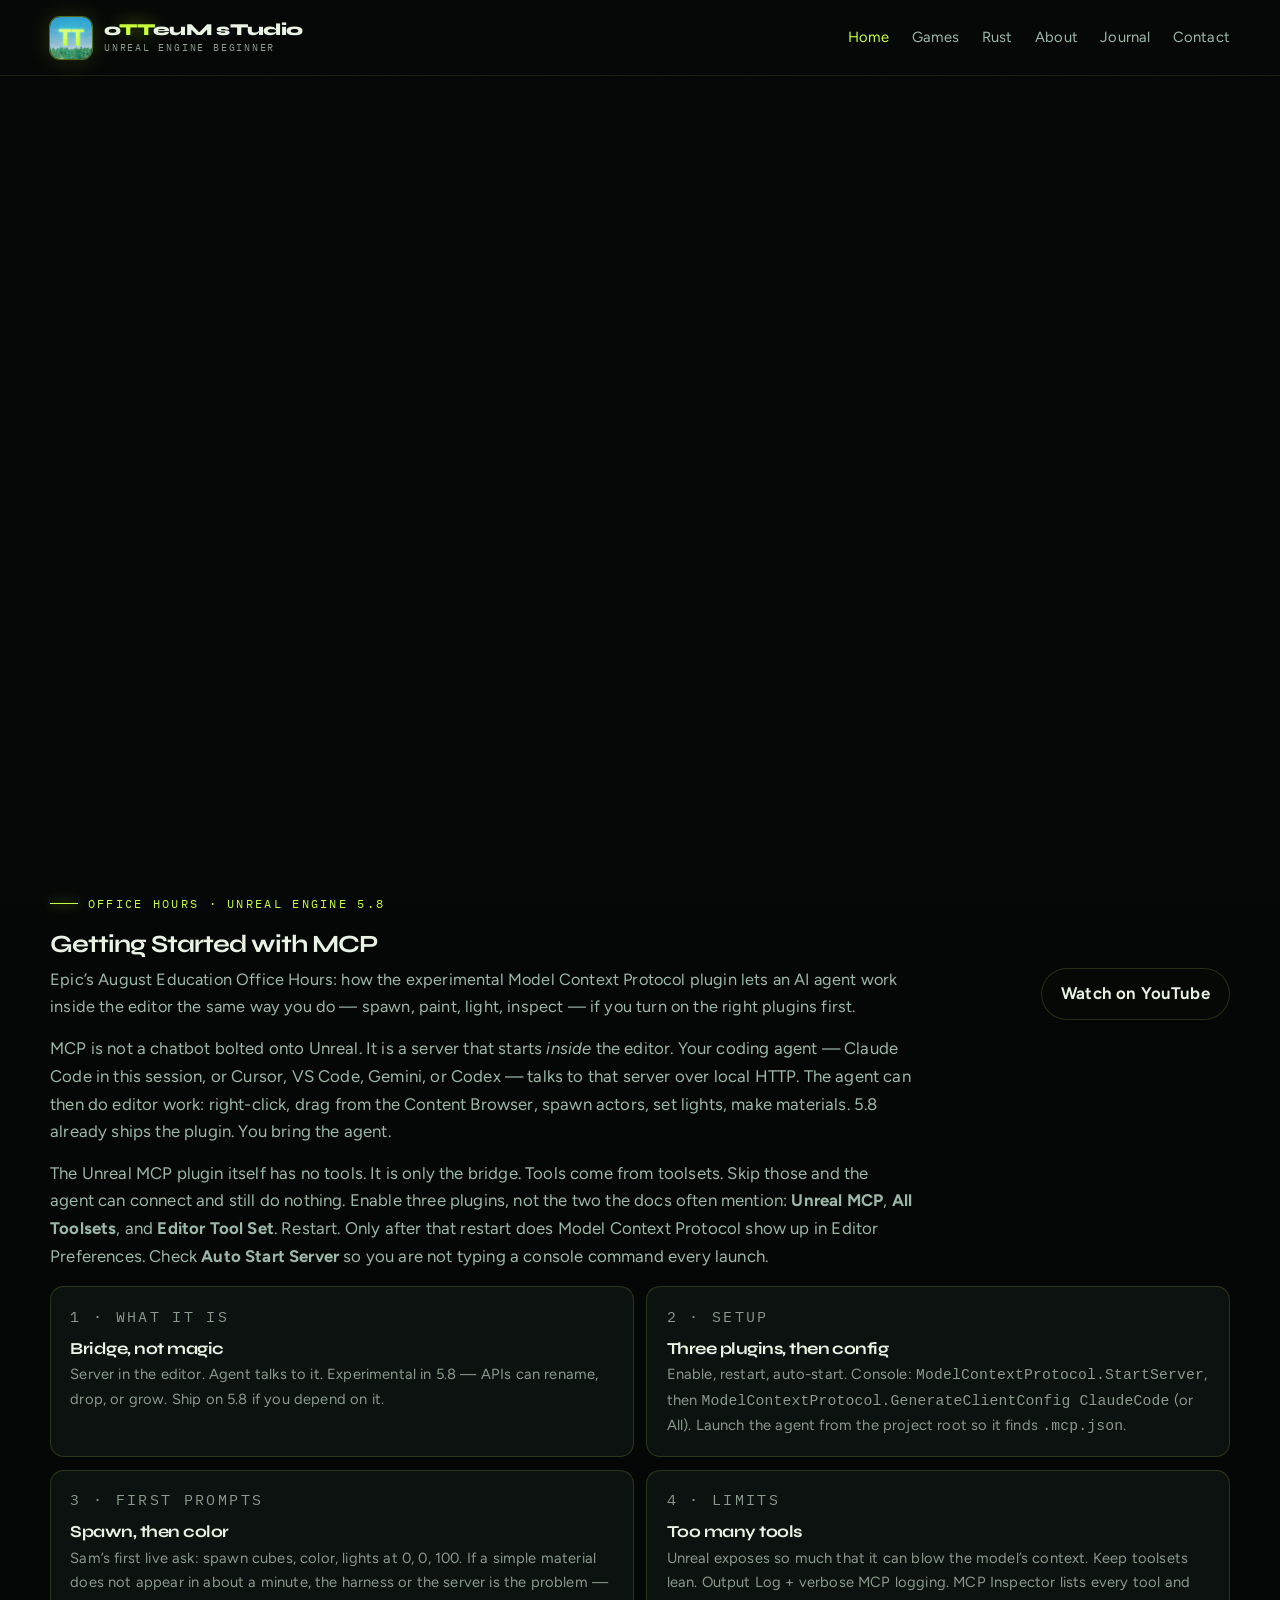
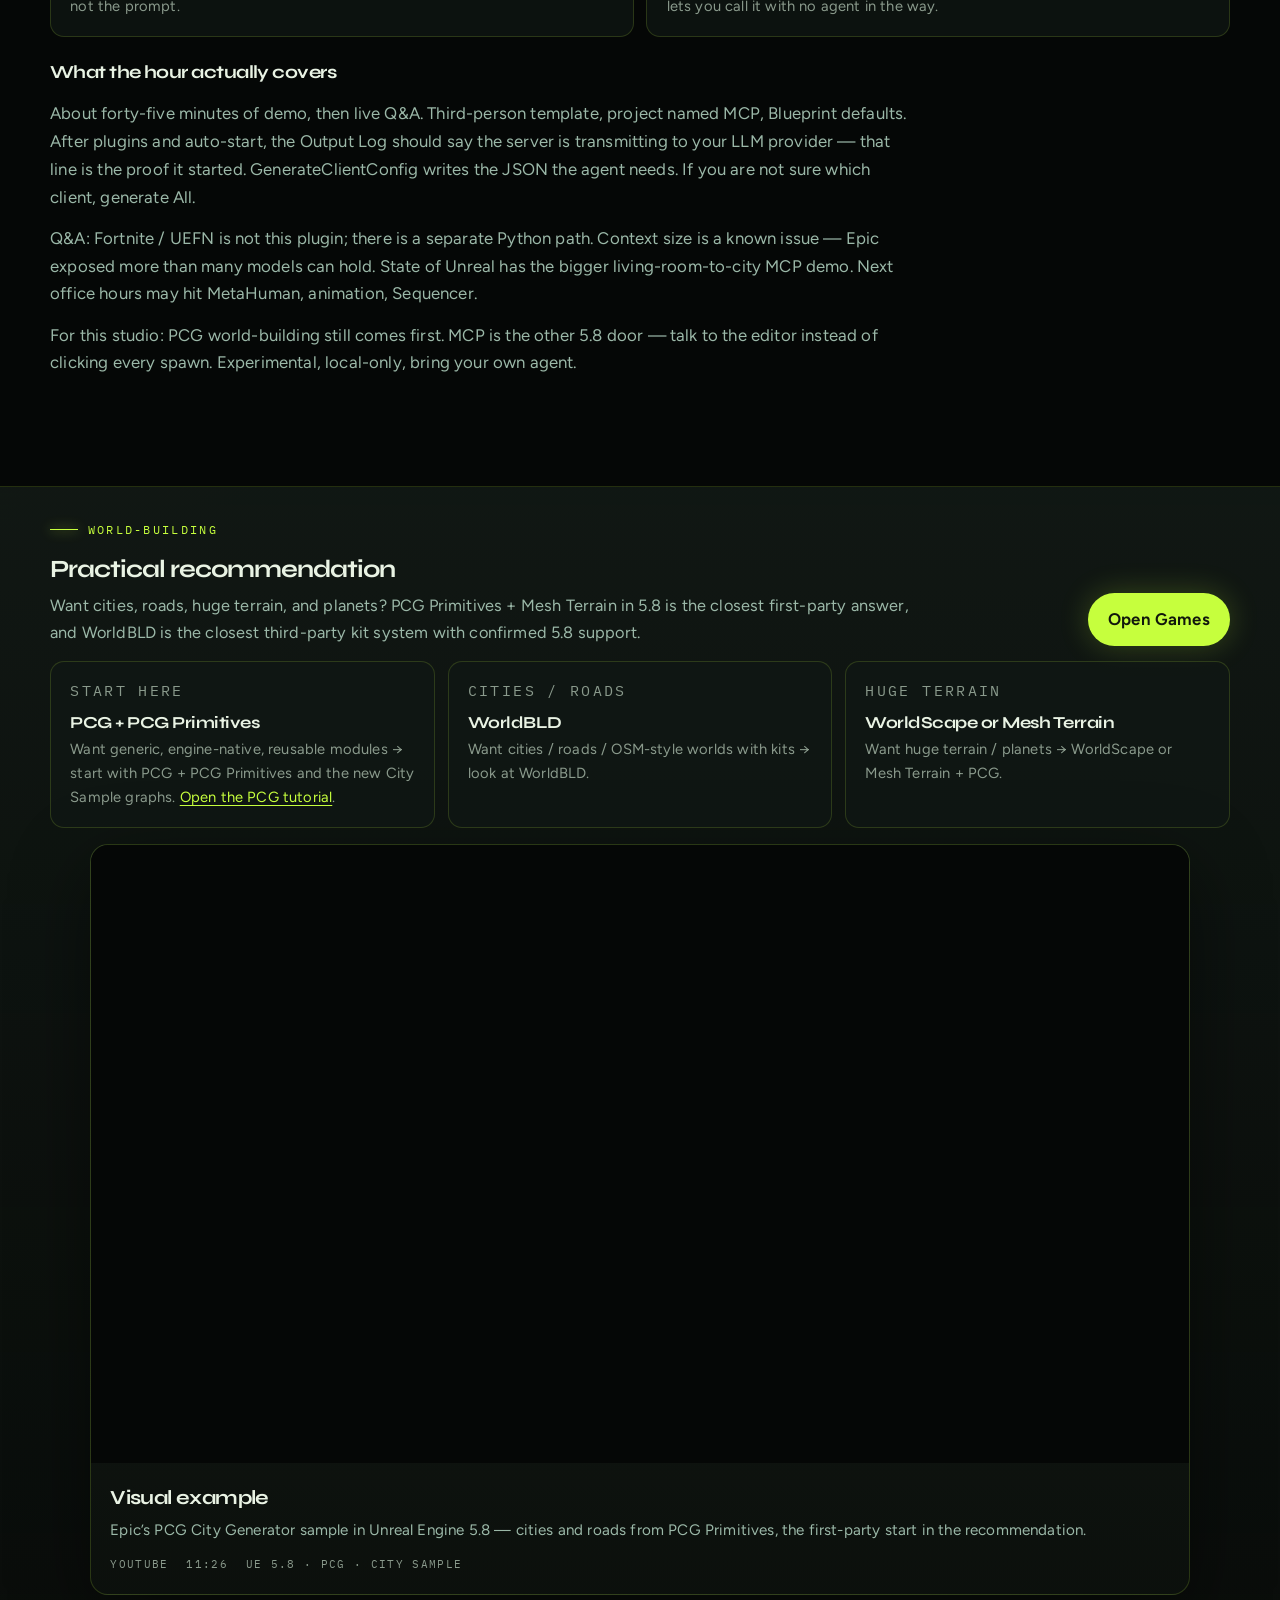
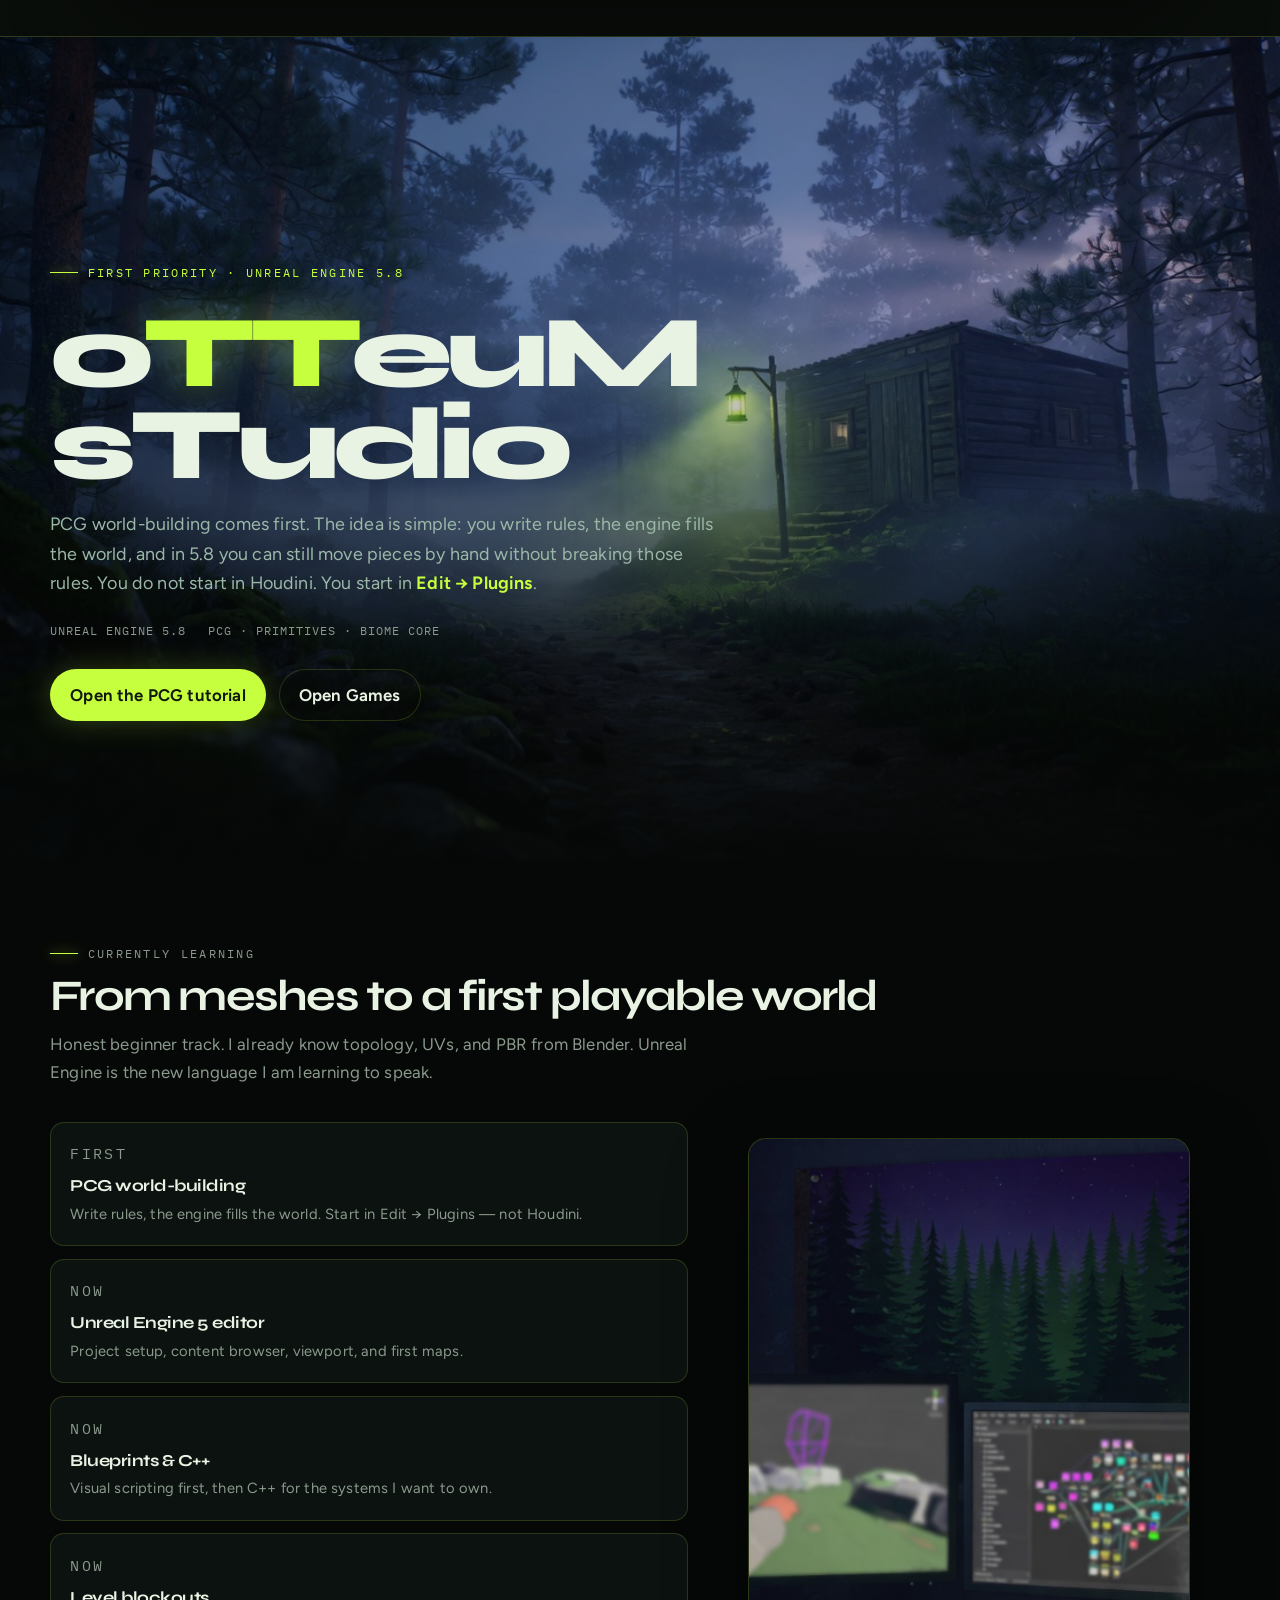
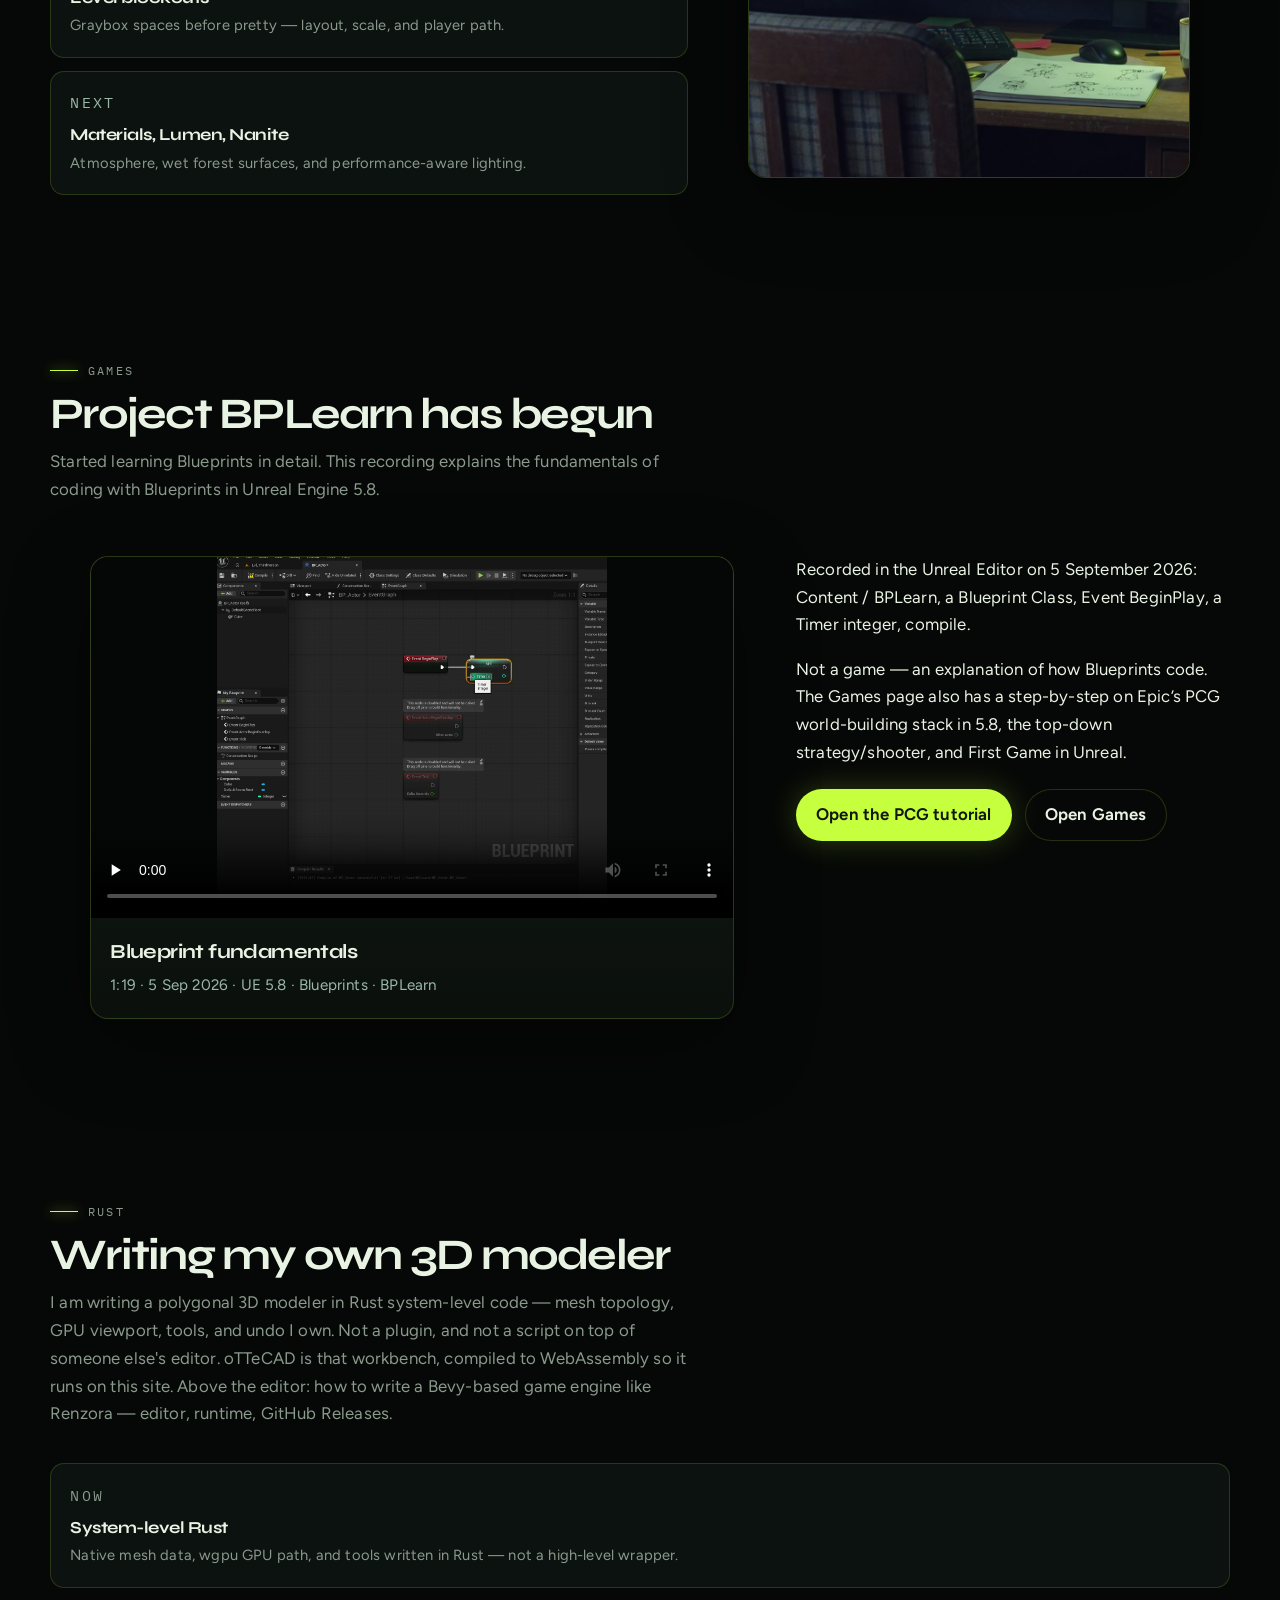
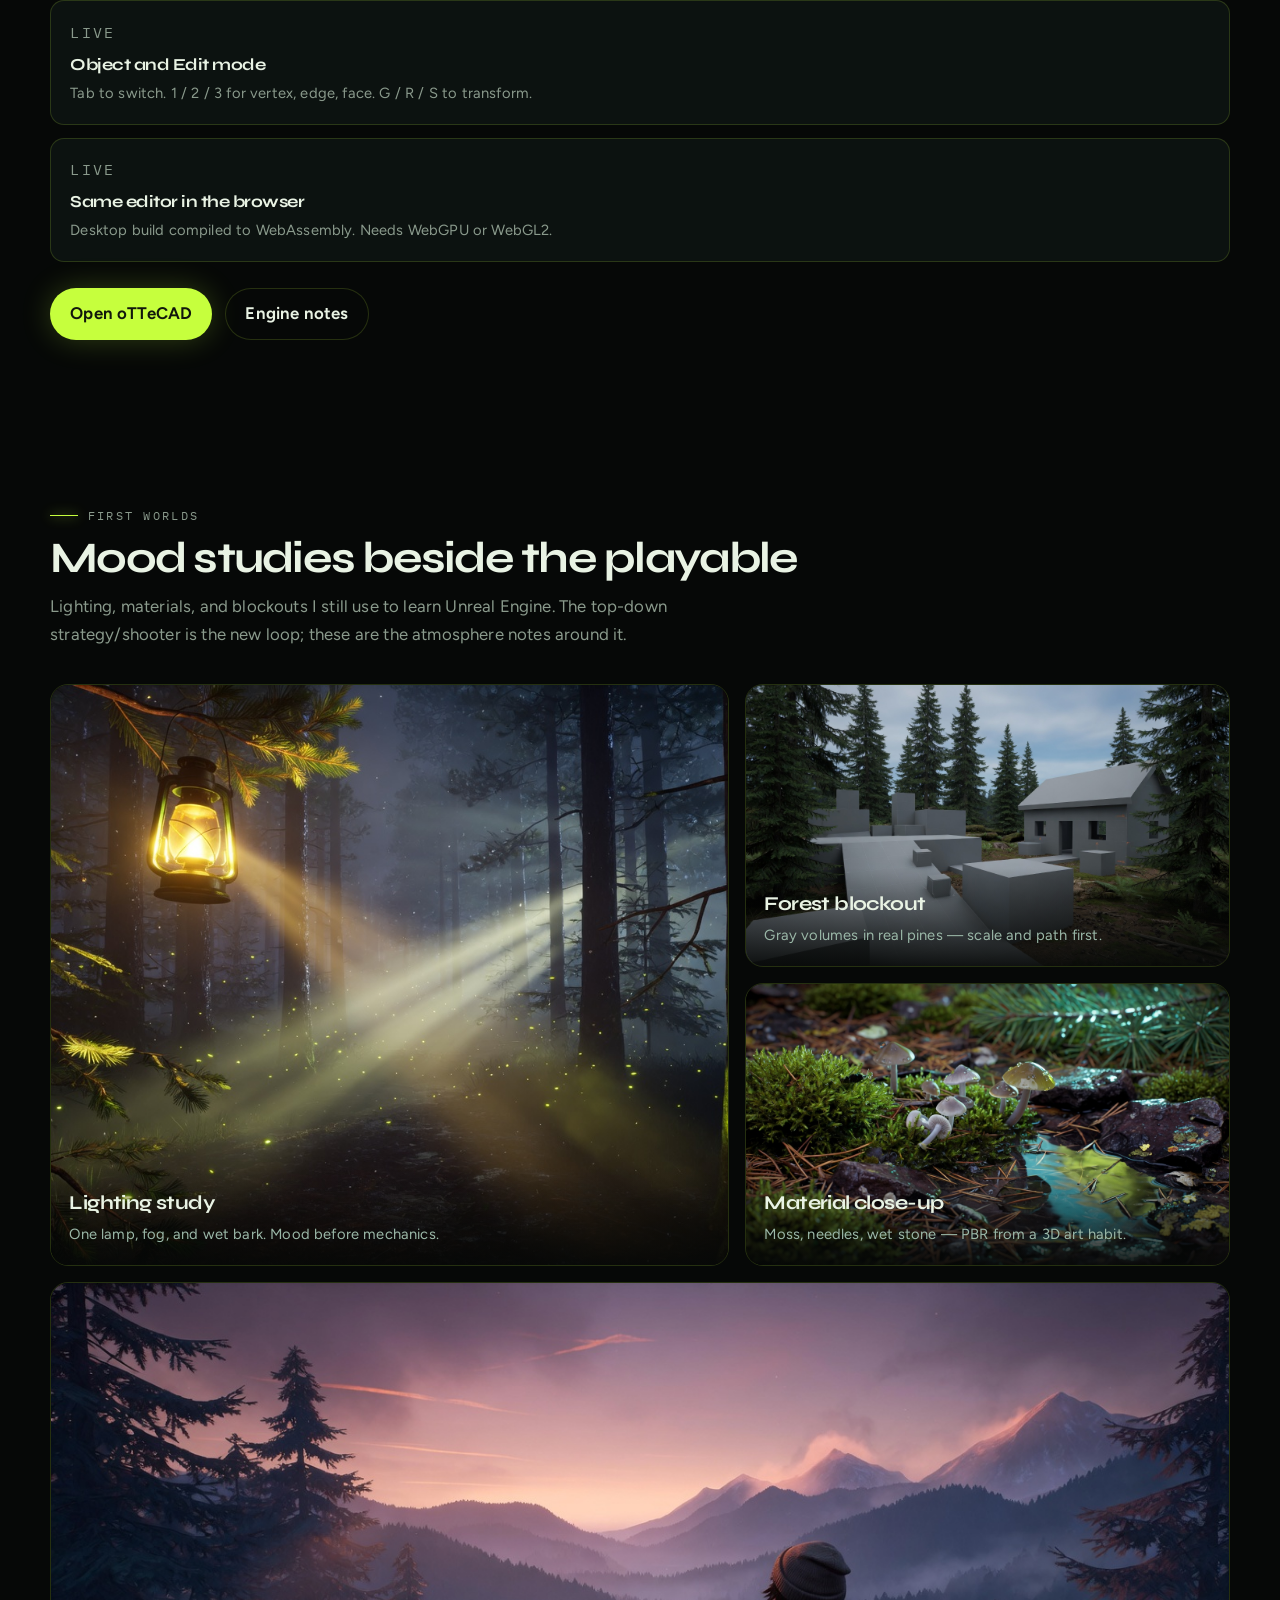
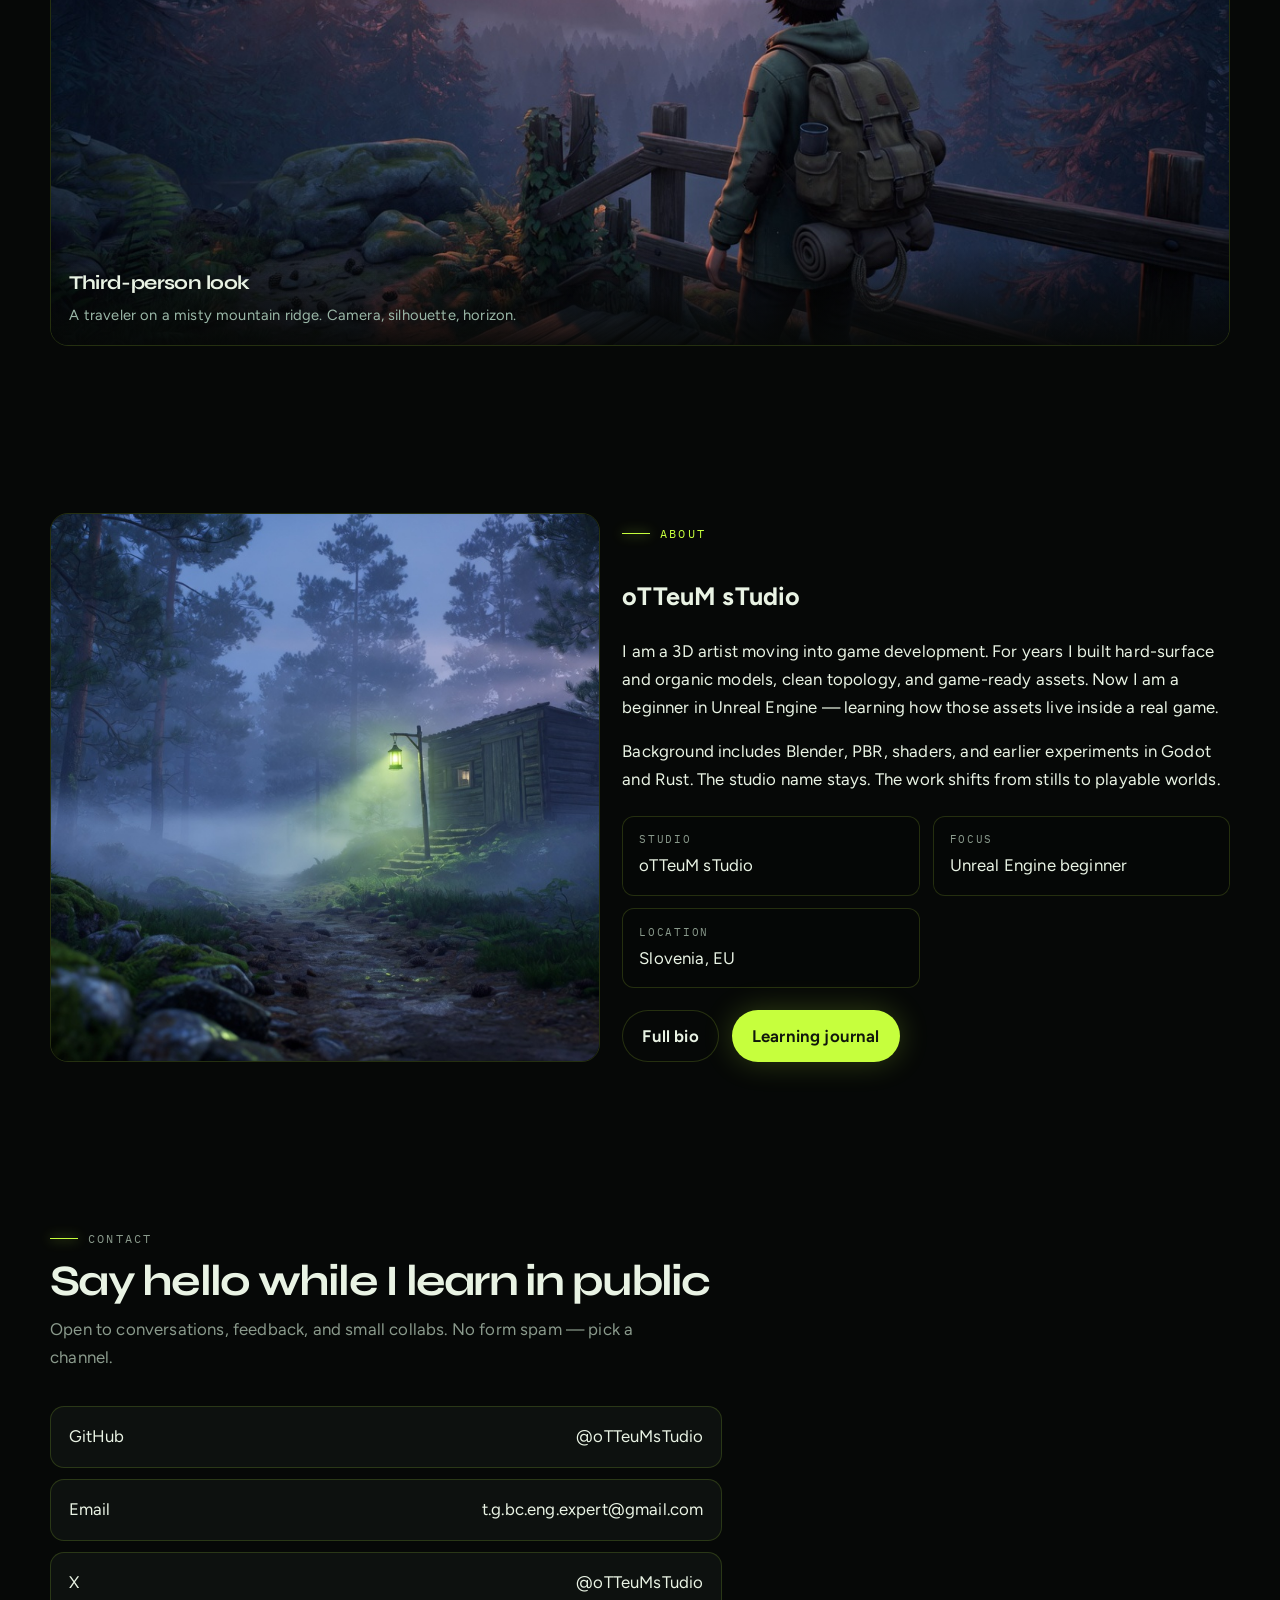
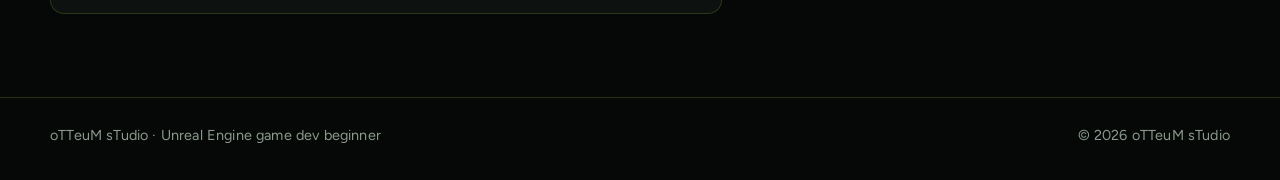
==== index.html @ 779edf55 "Explain a Bevy engine like Renzora, shipped as GitHub Releases" ====
<!DOCTYPE html>
<html lang="en">
  <head>
    <meta charset="utf-8" />
    <meta name="viewport" content="width=device-width, initial-scale=1" />
    <title>oTTeuM sTudio — Unreal Engine Game Dev Beginner</title>
    <meta
      name="description"
      content="oTTeuM sTudio — Unreal Engine beginner. First priority: PCG world-building in Unreal Engine 5.8. Write rules, the engine fills the world. You start in Edit → Plugins."
    />
    <link rel="icon" href="images/logo.jpg" />
    <link rel="preconnect" href="https://fonts.googleapis.com" />
    <link rel="preconnect" href="https://fonts.gstatic.com" crossorigin />
    <link
      href="https://fonts.googleapis.com/css2?family=Figtree:wght@400;500;600;700&family=IBM+Plex+Mono:wght@400;500&family=Syne:wght@700;800&display=swap"
      rel="stylesheet"
    />
    <link rel="stylesheet" href="css/style.css" />
  </head>
  <body>
    <div class="grain" aria-hidden="true"></div>
    <a class="skip" href="#main">Skip to content</a>
    <header class="nav">
      <div class="nav-inner">
        <a class="brand" href="index.html">
          <img src="images/logo.jpg" width="42" height="42" alt="oTTeuM sTudio TT mark" />
          <span class="wordmark">
            o<span class="tt">TT</span>euM sTudio
            <small>Unreal Engine beginner</small>
          </span>
        </a>
        <button class="nav-toggle" type="button" aria-expanded="false" aria-label="Open menu">
          <span></span><span></span><span></span>
        </button>
        <nav class="nav-links" aria-label="Primary">
          <a href="index.html" aria-current="page">Home</a>
          <a href="games/index.html">Games</a>
          <a href="rust/index.html">Rust</a>
          <a href="about.html">About</a>
          <a href="journal.html">Journal</a>
          <a href="#contact">Contact</a>
        </nav>
      </div>
    </header>

    <main id="main">
      <section id="mcp-hours" class="mcp-hero" aria-labelledby="mcp-heading">
        <div class="mcp-hero-player">
          <div class="yt-frame">
            <iframe
              src="https://www.youtube-nocookie.com/embed/k0tgmrBuIJc"
              title="Getting Started with MCP in Unreal Engine 5.8"
              allow="accelerometer; autoplay; clipboard-write; encrypted-media; gyroscope; picture-in-picture; web-share"
              referrerpolicy="strict-origin-when-cross-origin"
              allowfullscreen
            ></iframe>
          </div>
        </div>
        <div class="wrap">
          <div class="rec-head rec-head-cta">
            <div class="rec-head-copy">
              <p class="kicker">Office Hours · Unreal Engine 5.8</p>
              <h2 id="mcp-heading">Getting Started with MCP</h2>
              <p class="lede rec-lede">
                Epic’s August Education Office Hours: how the experimental
                Model Context Protocol plugin lets an AI agent work inside the
                editor the same way you do — spawn, paint, light, inspect —
                if you turn on the right plugins first.
              </p>
            </div>
            <a
              class="btn btn-ghost"
              href="https://www.youtube.com/watch?v=k0tgmrBuIJc"
              rel="noopener noreferrer"
              >Watch on YouTube</a
            >
          </div>
          <div class="mcp-explain">
            <p>
              MCP is not a chatbot bolted onto Unreal. It is a server that
              starts <em>inside</em> the editor. Your coding agent — Claude
              Code in this session, or Cursor, VS Code, Gemini, or Codex —
              talks to that server over local HTTP. The agent can then do
              editor work: right-click, drag from the Content Browser, spawn
              actors, set lights, make materials. 5.8 already ships the
              plugin. You bring the agent.
            </p>
            <p>
              The Unreal MCP plugin itself has no tools. It is only the
              bridge. Tools come from toolsets. Skip those and the agent
              can connect and still do nothing. Enable three plugins, not
              the two the docs often mention: <strong>Unreal MCP</strong>,
              <strong>All Toolsets</strong>, and
              <strong>Editor Tool Set</strong>. Restart. Only after that
              restart does Model Context Protocol show up in Editor
              Preferences. Check <strong>Auto Start Server</strong> so you
              are not typing a console command every launch.
            </p>
            <div class="rec-grid">
              <article class="path-item">
                <span class="status">1 · What it is</span>
                <strong>Bridge, not magic</strong>
                <span>Server in the editor. Agent talks to it. Experimental in 5.8 — APIs can rename, drop, or grow. Ship on 5.8 if you depend on it.</span>
              </article>
              <article class="path-item">
                <span class="status">2 · Setup</span>
                <strong>Three plugins, then config</strong>
                <span>Enable, restart, auto-start. Console: <code>ModelContextProtocol.StartServer</code>, then <code>ModelContextProtocol.GenerateClientConfig ClaudeCode</code> (or All). Launch the agent from the project root so it finds <code>.mcp.json</code>.</span>
              </article>
              <article class="path-item">
                <span class="status">3 · First prompts</span>
                <strong>Spawn, then color</strong>
                <span>Sam’s first live ask: spawn cubes, color, lights at 0, 0, 100. If a simple material does not appear in about a minute, the harness or the server is the problem — not the prompt.</span>
              </article>
              <article class="path-item">
                <span class="status">4 · Limits</span>
                <strong>Too many tools</strong>
                <span>Unreal exposes so much that it can blow the model’s context. Keep toolsets lean. Output Log + verbose MCP logging. MCP Inspector lists every tool and lets you call it with no agent in the way.</span>
              </article>
            </div>
            <h3>What the hour actually covers</h3>
            <p>
              About forty-five minutes of demo, then live Q&amp;A. Third-person
              template, project named MCP, Blueprint defaults. After plugins
              and auto-start, the Output Log should say the server is
              transmitting to your LLM provider — that line is the proof it
              started. GenerateClientConfig writes the JSON the agent needs.
              If you are not sure which client, generate All.
            </p>
            <p>
              Q&amp;A: Fortnite / UEFN is not this plugin; there is a separate
              Python path. Context size is a known issue — Epic exposed more
              than many models can hold. State of Unreal has the bigger
              living-room-to-city MCP demo. Next office hours may hit
              MetaHuman, animation, Sequencer.
            </p>
            <p>
              For this studio: PCG world-building still comes first. MCP is
              the other 5.8 door — talk to the editor instead of clicking
              every spawn. Experimental, local-only, bring your own agent.
            </p>
          </div>
        </div>
      </section>

      <section id="recommendation" class="rec-strip" aria-labelledby="rec-heading">
        <div class="wrap">
          <div class="rec-head rec-head-cta">
            <div class="rec-head-copy">
              <p class="kicker">World-building</p>
              <h2 id="rec-heading">Practical recommendation</h2>
              <p class="lede rec-lede">
                Want cities, roads, huge terrain, and planets? PCG Primitives +
                Mesh Terrain in 5.8 is the closest first-party answer, and
                WorldBLD is the closest third-party kit system with confirmed
                5.8 support.
              </p>
            </div>
            <a class="btn btn-lime" href="games/index.html">Open Games</a>
          </div>
          <div class="rec-grid">
            <article class="path-item">
              <span class="status">Start here</span>
              <strong>PCG + PCG Primitives</strong>
              <span>Want generic, engine-native, reusable modules → start with PCG + PCG Primitives and the new City Sample graphs. <a href="games/index.html#pcg">Open the PCG tutorial</a>.</span>
            </article>
            <article class="path-item">
              <span class="status">Cities / roads</span>
              <strong>WorldBLD</strong>
              <span>Want cities / roads / OSM-style worlds with kits → look at WorldBLD.</span>
            </article>
            <article class="path-item">
              <span class="status">Huge terrain</span>
              <strong>WorldScape or Mesh Terrain</strong>
              <span>Want huge terrain / planets → WorldScape or Mesh Terrain + PCG.</span>
            </article>
          </div>
          <figure class="panel video-stage rec-example">
            <div class="yt-frame">
              <iframe
                src="https://www.youtube-nocookie.com/embed/zR-_DXy6vFc"
                title="Unreal Engine 5.8 PCG City Generator Sample Project"
                allow="accelerometer; autoplay; clipboard-write; encrypted-media; gyroscope; picture-in-picture; web-share"
                referrerpolicy="strict-origin-when-cross-origin"
                allowfullscreen
                loading="lazy"
              ></iframe>
            </div>
            <figcaption class="video-caption">
              <h3>Visual example</h3>
              <p>
                Epic’s PCG City Generator sample in Unreal Engine 5.8 — cities
                and roads from PCG Primitives, the first-party start in the
                recommendation.
              </p>
              <div class="clip-meta">
                <span>YouTube</span>
                <span>11:26</span>
                <span>UE 5.8 · PCG · City Sample</span>
              </div>
            </figcaption>
          </figure>
        </div>
      </section>

      <section class="hero">
        <div class="hero-media" aria-hidden="true">
          <img src="images/hero.jpg" alt="" />
        </div>
        <div class="wrap hero-copy">
          <p class="kicker">First priority · Unreal Engine 5.8</p>
          <h1>o<span class="lime">TT</span>euM<br />sTudio</h1>
          <p class="lede">
            PCG world-building comes first. The idea is simple: you write rules,
            the engine fills the world, and in 5.8 you can still move pieces by
            hand without breaking those rules. You do not start in Houdini. You
            start in <strong>Edit → Plugins</strong>.
          </p>
          <div class="hero-meta">
            <span>Unreal Engine 5.8</span>
            <span>PCG · Primitives · Biome Core</span>
          </div>
          <div class="actions">
            <a class="btn btn-lime" href="games/index.html#pcg">Open the PCG tutorial</a>
            <a class="btn btn-ghost" href="games/index.html">Open Games</a>
          </div>
        </div>
      </section>

      <section id="learn">
        <div class="wrap">
          <div class="section-head">
            <p class="kicker">Currently learning</p>
            <h2>From meshes to a first playable world</h2>
            <p>
              Honest beginner track. I already know topology, UVs, and PBR from Blender.
              Unreal Engine is the new language I am learning to speak.
            </p>
          </div>
          <div class="path-grid">
            <div class="path-list">
              <article class="path-item">
                <span class="status">First</span>
                <strong>PCG world-building</strong>
                <span>Write rules, the engine fills the world. Start in Edit → Plugins — not Houdini.</span>
              </article>
              <article class="path-item">
                <span class="status">Now</span>
                <strong>Unreal Engine 5 editor</strong>
                <span>Project setup, content browser, viewport, and first maps.</span>
              </article>
              <article class="path-item">
                <span class="status">Now</span>
                <strong>Blueprints &amp; C++</strong>
                <span>Visual scripting first, then C++ for the systems I want to own.</span>
              </article>
              <article class="path-item">
                <span class="status">Now</span>
                <strong>Level blockouts</strong>
                <span>Graybox spaces before pretty — layout, scale, and player path.</span>
              </article>
              <article class="path-item">
                <span class="status later">Next</span>
                <strong>Materials, Lumen, Nanite</strong>
                <span>Atmosphere, wet forest surfaces, and performance-aware lighting.</span>
              </article>
            </div>
            <figure class="panel desk-card">
              <img src="images/studio-desk.jpg" alt="Night desk with two monitors showing a 3D viewport and a node graph" />
              <figcaption>Late sessions. Forest worlds on one screen, graphs on the other.</figcaption>
            </figure>
          </div>
        </div>
      </section>

      <section id="games">
        <div class="wrap">
          <div class="section-head">
            <p class="kicker">Games</p>
            <h2>Project BPLearn has begun</h2>
            <p>
              Started learning Blueprints in detail. This recording explains
              the fundamentals of coding with Blueprints in Unreal Engine 5.8.
            </p>
          </div>
          <div class="feature-play">
            <figure class="panel video-stage">
              <video
                controls
                playsinline
                preload="none"
                poster="games/bplearn-blueprints.jpg"
                title="Project BPLearn has begun — fundamentals of coding with Blueprints in Unreal Engine 5.8"
              >
                <source src="games/bplearn-blueprints.mp4" type="video/mp4" />
              </video>
              <figcaption class="video-caption">
                <h3>Blueprint fundamentals</h3>
                <p>1:19 · 5 Sep 2026 · UE 5.8 · Blueprints · BPLearn</p>
              </figcaption>
            </figure>
            <div>
              <p>
                Recorded in the Unreal Editor on 5 September 2026: Content /
                BPLearn, a Blueprint Class, Event BeginPlay, a Timer integer,
                compile.
              </p>
              <p>
                Not a game — an explanation of how Blueprints code. The Games
                page also has a step-by-step on Epic’s PCG world-building
                stack in 5.8, the top-down strategy/shooter, and First Game
                in Unreal.
              </p>
              <div class="actions" style="margin-top: 1.4rem">
                <a class="btn btn-lime" href="games/index.html#pcg">Open the PCG tutorial</a>
                <a class="btn btn-ghost" href="games/index.html">Open Games</a>
              </div>
            </div>
          </div>
        </div>
      </section>

      <section id="rust">
        <div class="wrap">
          <div class="section-head">
            <p class="kicker">Rust</p>
            <h2>Writing my own 3D modeler</h2>
            <p>
              I am writing a polygonal 3D modeler in Rust system-level code —
              mesh topology, GPU viewport, tools, and undo I own. Not a plugin,
              and not a script on top of someone else's editor. oTTeCAD is that
              workbench, compiled to WebAssembly so it runs on this site. Above
              the editor: how to write a Bevy-based game engine like Renzora —
              editor, runtime, GitHub Releases.
            </p>
          </div>
          <div class="path-list">
            <article class="path-item">
              <span class="status">Now</span>
              <strong>System-level Rust</strong>
              <span>Native mesh data, wgpu GPU path, and tools written in Rust — not a high-level wrapper.</span>
            </article>
            <article class="path-item">
              <span class="status">Live</span>
              <strong>Object and Edit mode</strong>
              <span>Tab to switch. 1 / 2 / 3 for vertex, edge, face. G / R / S to transform.</span>
            </article>
            <article class="path-item">
              <span class="status">Live</span>
              <strong>Same editor in the browser</strong>
              <span>Desktop build compiled to WebAssembly. Needs WebGPU or WebGL2.</span>
            </article>
          </div>
          <div class="actions" style="margin-top: 1.6rem">
            <a class="btn btn-lime" href="rust/index.html">Open oTTeCAD</a>
            <a class="btn btn-ghost" href="rust/index.html#engine">Engine notes</a>
          </div>
        </div>
      </section>

      <section id="studies">
        <div class="wrap">
          <div class="section-head">
            <p class="kicker">First worlds</p>
            <h2>Mood studies beside the playable</h2>
            <p>
              Lighting, materials, and blockouts I still use to learn Unreal Engine.
              The top-down strategy/shooter is the new loop; these are the atmosphere notes around it.
            </p>
          </div>
          <div class="studies">
            <article class="study tall">
              <img src="images/study-lighting.jpg" alt="Lantern light cutting through fog in a pine forest" />
              <div class="study-copy">
                <h3>Lighting study</h3>
                <p>One lamp, fog, and wet bark. Mood before mechanics.</p>
              </div>
            </article>
            <article class="study">
              <img src="images/study-blockout.jpg" alt="Graybox cabin and platforms in a pine forest" />
              <div class="study-copy">
                <h3>Forest blockout</h3>
                <p>Gray volumes in real pines — scale and path first.</p>
              </div>
            </article>
            <article class="study">
              <img src="images/study-materials.jpg" alt="Close-up of moss, mushrooms, pine needles, and a forest puddle" />
              <div class="study-copy">
                <h3>Material close-up</h3>
                <p>Moss, needles, wet stone — PBR from a 3D art habit.</p>
              </div>
            </article>
            <article class="study wide">
              <img src="images/study-character.jpg" alt="Traveler with a backpack looking over misty mountains at dusk" />
              <div class="study-copy">
                <h3>Third-person look</h3>
                <p>A traveler on a misty mountain ridge. Camera, silhouette, horizon.</p>
              </div>
            </article>
          </div>
        </div>
      </section>

      <section id="about">
        <div class="wrap about-band">
          <img src="images/hero.jpg" alt="Misty pine path leading to a wooden cabin under a lime lantern" />
          <div>
            <p class="kicker">About</p>
            <h2>oTTeuM sTudio</h2>
            <p>
              I am a 3D artist moving into game development. For years I built hard-surface
              and organic models, clean topology, and game-ready assets. Now I am a beginner
              in Unreal Engine — learning how those assets live inside a real game.
            </p>
            <p>
              Background includes Blender, PBR, shaders, and earlier experiments in Godot and
              Rust. The studio name stays. The work shifts from stills to playable worlds.
            </p>
            <dl class="facts">
              <div class="fact">
                <dt>Studio</dt>
                <dd>oTTeuM sTudio</dd>
              </div>
              <div class="fact">
                <dt>Focus</dt>
                <dd>Unreal Engine beginner</dd>
              </div>
              <div class="fact">
                <dt>Location</dt>
                <dd>Slovenia, EU</dd>
              </div>
            </dl>
            <div class="actions" style="margin-top: 1.4rem">
              <a class="btn btn-ghost" href="about.html">Full bio</a>
              <a class="btn btn-lime" href="journal.html">Learning journal</a>
            </div>
          </div>
        </div>
      </section>

      <section id="contact">
        <div class="wrap">
          <div class="section-head">
            <p class="kicker">Contact</p>
            <h2>Say hello while I learn in public</h2>
            <p>Open to conversations, feedback, and small collabs. No form spam — pick a channel.</p>
          </div>
          <div class="contact-links">
            <a href="https://github.com/oTTeuMsTudio" rel="noopener noreferrer">GitHub <span>@oTTeuMsTudio</span></a>
            <a href="mailto:t.g.bc.eng.expert@gmail.com">Email <span>t.g.bc.eng.expert@gmail.com</span></a>
            <a href="https://x.com/oTTeuMsTudio" rel="noopener noreferrer">X <span>@oTTeuMsTudio</span></a>
          </div>
        </div>
      </section>
    </main>

    <footer class="footer">
      <div class="wrap footer-inner">
        <span>oTTeuM sTudio · Unreal Engine game dev beginner</span>
        <span>© <span data-year></span> oTTeuM sTudio</span>
      </div>
    </footer>
    <script src="js/main.js"></script>
  </body>
</html>
---- css/style.css ----
:root {
  --bg: #060807;
  --bg-2: #0c110d;
  --panel: #111814;
  --panel-2: #171f19;
  --line: rgba(198, 255, 61, 0.16);
  --lime: #c6ff3d;
  --lime-dim: #8fbf2a;
  --mist: #9bb8a8;
  --text: #e9f3e4;
  --muted: #8a9a8c;
  --danger: #ff6b4a;
  --shadow: 0 24px 80px rgba(0, 0, 0, 0.45);
  --radius: 18px;
  --nav-h: 76px;
  --font-display: "Syne", system-ui, sans-serif;
  --font-body: "Figtree", system-ui, sans-serif;
  --font-mono: "IBM Plex Mono", ui-monospace, monospace;
}

*,
*::before,
*::after {
  box-sizing: border-box;
}

html {
  scroll-behavior: smooth;
}

body {
  margin: 0;
  color: var(--text);
  background:
    radial-gradient(1200px 600px at 80% -10%, rgba(198, 255, 61, 0.08), transparent 55%),
    radial-gradient(900px 500px at -10% 20%, rgba(40, 90, 70, 0.35), transparent 50%),
    var(--bg);
  font-family: var(--font-body);
  font-size: 1.05rem;
  line-height: 1.65;
  letter-spacing: 0.01em;
}

img {
  max-width: 100%;
  display: block;
}

a {
  color: inherit;
  text-decoration: none;
}

button,
input,
textarea,
select {
  font: inherit;
  color: inherit;
}

.grain {
  pointer-events: none;
  position: fixed;
  inset: 0;
  z-index: 80;
  opacity: 0.09;
  mix-blend-mode: overlay;
  background-image: url("data:image/svg+xml,%3Csvg viewBox='0 0 200 200' xmlns='http://www.w3.org/2000/svg'%3E%3Cfilter id='n'%3E%3CfeTurbulence type='fractalNoise' baseFrequency='.85' numOctaves='3' stitchTiles='stitch'/%3E%3C/filter%3E%3Crect width='100%25' height='100%25' filter='url(%23n)'/%3E%3C/svg%3E");
}

.wrap {
  width: min(1180px, calc(100% - 2.4rem));
  margin-inline: auto;
}

.skip {
  position: absolute;
  left: 1rem;
  top: -4rem;
  background: var(--lime);
  color: #111;
  padding: 0.6rem 1rem;
  z-index: 100;
}

.skip:focus {
  top: 1rem;
}

/* Nav */
.nav {
  position: sticky;
  top: 0;
  z-index: 40;
  height: var(--nav-h);
  display: flex;
  align-items: center;
  backdrop-filter: blur(16px);
  background: rgba(6, 8, 7, 0.72);
  border-bottom: 1px solid rgba(198, 255, 61, 0.1);
}

.nav-inner {
  display: flex;
  align-items: center;
  justify-content: space-between;
  gap: 1rem;
  width: min(1180px, calc(100% - 2.4rem));
  margin-inline: auto;
}

.brand {
  display: flex;
  align-items: center;
  gap: 0.75rem;
}

.brand img {
  width: 42px;
  height: 42px;
  border-radius: 10px;
  object-fit: cover;
  box-shadow: 0 0 0 1px rgba(198, 255, 61, 0.35), 0 0 24px rgba(198, 255, 61, 0.18);
}

.wordmark {
  font-family: var(--font-display);
  font-weight: 800;
  letter-spacing: -0.04em;
  font-size: 1.05rem;
  line-height: 1;
}

.wordmark .tt {
  color: var(--lime);
  text-shadow: 0 0 18px rgba(198, 255, 61, 0.55);
}

.wordmark small {
  display: block;
  margin-top: 0.22rem;
  font-family: var(--font-mono);
  font-size: 0.62rem;
  font-weight: 400;
  letter-spacing: 0.18em;
  text-transform: uppercase;
  color: var(--muted);
}

.nav-links {
  display: flex;
  align-items: center;
  gap: 1.4rem;
}

.nav-links a {
  font-size: 0.92rem;
  color: var(--mist);
}

.nav-links a:hover,
.nav-links a[aria-current="page"] {
  color: var(--lime);
}

.nav-toggle {
  display: none;
  width: 42px;
  height: 42px;
  border: 1px solid var(--line);
  background: transparent;
  border-radius: 10px;
  cursor: pointer;
}

.nav-toggle span {
  display: block;
  width: 18px;
  height: 2px;
  margin: 4px auto;
  background: var(--text);
}

/* Hero */
.hero {
  position: relative;
  min-height: calc(100vh - var(--nav-h));
  display: grid;
  align-items: end;
  overflow: hidden;
}

.hero-media {
  position: absolute;
  inset: 0;
}

.hero-media img {
  width: 100%;
  height: 100%;
  object-fit: cover;
  object-position: 55% 45%;
  filter: saturate(1.05) contrast(1.05);
}

.hero-media::after {
  content: "";
  position: absolute;
  inset: 0;
  background:
    linear-gradient(180deg, rgba(6, 8, 7, 0.15) 0%, rgba(6, 8, 7, 0.2) 40%, rgba(6, 8, 7, 0.92) 100%),
    radial-gradient(80% 70% at 70% 40%, transparent 20%, rgba(6, 8, 7, 0.45) 100%);
}

.hero-copy {
  position: relative;
  z-index: 1;
  padding: 4.5rem 0 3.5rem;
}

.kicker {
  display: inline-flex;
  align-items: center;
  gap: 0.6rem;
  font-family: var(--font-mono);
  font-size: 0.72rem;
  letter-spacing: 0.2em;
  text-transform: uppercase;
  color: var(--lime);
}

.kicker::before {
  content: "";
  width: 28px;
  height: 1px;
  background: var(--lime);
  box-shadow: 0 0 12px var(--lime);
}

.hero h1 {
  margin: 0.8rem 0 0.6rem;
  font-family: var(--font-display);
  font-size: clamp(2.6rem, 8vw, 6.4rem);
  line-height: 0.9;
  letter-spacing: -0.06em;
  font-weight: 800;
}

.hero h1 .lime {
  color: var(--lime);
  text-shadow: 0 0 40px rgba(198, 255, 61, 0.35);
}

.lede {
  max-width: 42rem;
  color: var(--mist);
  font-size: 1.12rem;
}

.hero .lede strong {
  color: var(--lime);
  font-weight: 650;
}

.hero-meta {
  display: flex;
  flex-wrap: wrap;
  gap: 0.6rem 1.4rem;
  margin: 1.4rem 0 1.8rem;
  color: var(--muted);
  font-family: var(--font-mono);
  font-size: 0.78rem;
  letter-spacing: 0.08em;
  text-transform: uppercase;
}

.actions {
  display: flex;
  flex-wrap: wrap;
  gap: 0.8rem;
}

.btn {
  display: inline-flex;
  align-items: center;
  justify-content: center;
  gap: 0.5rem;
  min-height: 48px;
  padding: 0.7rem 1.2rem;
  border-radius: 999px;
  border: 1px solid transparent;
  font-weight: 650;
  letter-spacing: 0.01em;
  transition: transform 0.2s ease, background 0.2s ease, border-color 0.2s ease;
}

.btn:hover {
  transform: translateY(-1px);
}

.btn-lime {
  background: var(--lime);
  color: #11170c;
  box-shadow: 0 0 30px rgba(198, 255, 61, 0.22);
}

.btn-ghost {
  border-color: var(--line);
  background: rgba(8, 12, 9, 0.4);
  color: var(--text);
}

/* Sections */
section {
  padding: 5.2rem 0;
}

.section-head {
  display: grid;
  gap: 0.7rem;
  margin-bottom: 2.2rem;
}

.section-head h2 {
  margin: 0;
  font-family: var(--font-display);
  font-size: clamp(1.8rem, 3.4vw, 2.8rem);
  letter-spacing: -0.04em;
  line-height: 1.05;
}

.section-head p {
  margin: 0;
  max-width: 40rem;
  color: var(--muted);
}

.panel {
  background: linear-gradient(180deg, rgba(23, 31, 25, 0.88), rgba(12, 17, 13, 0.88));
  border: 1px solid var(--line);
  border-radius: var(--radius);
  box-shadow: var(--shadow);
}

/* Path / learning */
.path-grid {
  display: grid;
  grid-template-columns: 1.1fr 0.9fr;
  gap: 1.2rem;
}

.path-list {
  display: grid;
  gap: 0.8rem;
}

.path-item {
  padding: 1.1rem 1.2rem;
  border: 1px solid var(--line);
  border-radius: 14px;
  background: rgba(17, 24, 20, 0.7);
}

.path-item strong {
  display: block;
  font-family: var(--font-display);
  letter-spacing: -0.03em;
}

.path-item span {
  color: var(--muted);
  font-size: 0.92rem;
}

.status {
  display: inline-block;
  margin-bottom: 0.35rem;
  font-family: var(--font-mono);
  font-size: 0.68rem;
  letter-spacing: 0.16em;
  text-transform: uppercase;
  color: var(--lime);
}

.status.later {
  color: var(--mist);
}

.desk-card {
  overflow: hidden;
}

.desk-card img {
  width: 100%;
  height: 100%;
  min-height: 360px;
  object-fit: cover;
}

.desk-card figcaption {
  padding: 1rem 1.1rem 1.15rem;
  color: var(--muted);
  font-size: 0.9rem;
}

/* Studies */
.studies {
  display: grid;
  grid-template-columns: 1.4fr 1fr;
  gap: 1rem;
}

.study {
  position: relative;
  overflow: hidden;
  border-radius: var(--radius);
  border: 1px solid var(--line);
  min-height: 280px;
}

.study img {
  width: 100%;
  height: 100%;
  object-fit: cover;
  min-height: 280px;
  transition: transform 0.6s ease;
}

.study:hover img {
  transform: scale(1.04);
}

.study-copy {
  position: absolute;
  inset: auto 0 0;
  padding: 1.2rem 1.15rem 1.15rem;
  background: linear-gradient(180deg, transparent, rgba(6, 8, 7, 0.92));
}

.study-copy h3 {
  margin: 0 0 0.2rem;
  font-family: var(--font-display);
  letter-spacing: -0.03em;
}

.study-copy p {
  margin: 0;
  color: var(--mist);
  font-size: 0.92rem;
}

.study.tall {
  grid-row: span 2;
  min-height: 580px;
}

.study.tall img {
  min-height: 580px;
}

.study.wide {
  grid-column: 1 / -1;
}

/* About band */
.about-band {
  display: grid;
  grid-template-columns: 0.95fr 1.05fr;
  gap: 1.4rem;
  align-items: stretch;
}

.about-band img {
  width: 100%;
  height: 100%;
  object-fit: cover;
  min-height: 420px;
  border-radius: var(--radius);
  border: 1px solid var(--line);
}

.facts {
  display: grid;
  grid-template-columns: 1fr 1fr;
  gap: 0.8rem;
  margin-top: 1.4rem;
}

.fact {
  padding: 0.9rem 1rem;
  border-radius: 12px;
  border: 1px solid var(--line);
  background: rgba(6, 8, 7, 0.35);
}

.fact dt {
  font-family: var(--font-mono);
  font-size: 0.68rem;
  letter-spacing: 0.16em;
  text-transform: uppercase;
  color: var(--muted);
}

.fact dd {
  margin: 0.2rem 0 0;
}

/* Contact */
.contact-links {
  display: grid;
  gap: 0.7rem;
  max-width: 42rem;
}

.contact-links a {
  display: flex;
  justify-content: space-between;
  align-items: center;
  padding: 1rem 1.1rem;
  border-radius: 14px;
  border: 1px solid var(--line);
  background: rgba(17, 24, 20, 0.65);
}

.contact-links a:hover {
  border-color: rgba(198, 255, 61, 0.45);
  color: var(--lime);
}

/* Journal */
.journal-list {
  display: grid;
  gap: 1rem;
}

.entry {
  padding: 1.4rem 1.5rem;
}

.entry time {
  font-family: var(--font-mono);
  font-size: 0.72rem;
  letter-spacing: 0.14em;
  text-transform: uppercase;
  color: var(--lime);
}

.entry h2 {
  margin: 0.35rem 0 0.6rem;
  font-family: var(--font-display);
  letter-spacing: -0.03em;
}

.entry p {
  margin: 0;
  color: var(--mist);
}

.page-hero {
  padding: 3.5rem 0 1rem;
}

/* Practical recommendation — top of Home / Games */
#recommendation {
  scroll-margin-top: var(--nav-h);
}

.rec-strip {
  padding: 1.35rem 0 1.5rem;
  border-bottom: 1px solid var(--line);
  background: linear-gradient(180deg, rgba(17, 24, 20, 0.92), rgba(12, 17, 13, 0.55));
}

.rec-head {
  display: grid;
  gap: 0.3rem;
  margin-bottom: 0.95rem;
}

.rec-head h2 {
  margin: 0;
  font-family: var(--font-display);
  font-size: clamp(1.2rem, 2.2vw, 1.55rem);
  letter-spacing: -0.04em;
  line-height: 1.15;
}

.rec-lede {
  max-width: 54rem;
  margin: 0.2rem 0 0;
  font-size: 1.02rem;
}

.rec-head-cta {
  display: flex;
  flex-wrap: wrap;
  align-items: flex-end;
  justify-content: space-between;
  gap: 0.9rem 1.4rem;
}

.rec-head-copy {
  display: grid;
  gap: 0.3rem;
  flex: 1 1 28rem;
  min-width: 0;
}

.rec-head-cta .btn {
  flex: 0 0 auto;
}

.rec-grid {
  display: grid;
  grid-template-columns: 1fr 1fr 1fr;
  gap: 0.8rem;
}

.rec-grid .path-item {
  margin: 0;
  min-width: 0;
}

.rec-grid .path-item span {
  display: block;
  overflow-wrap: break-word;
}

.rec-grid .path-item a {
  color: var(--lime);
  text-decoration: underline;
  text-underline-offset: 0.18em;
}

.rec-example {
  margin-top: 1rem;
}

#mcp-hours {
  scroll-margin-top: var(--nav-h);
}

.mcp-hero {
  background: #050706;
  border-bottom: 1px solid var(--line);
}

.mcp-hero-player {
  width: 100%;
  background: #000;
}

.mcp-hero-player .yt-frame {
  width: 100%;
  max-height: min(78vh, 920px);
  margin-inline: auto;
  aspect-ratio: 16 / 9;
}

.mcp-hero .wrap {
  padding-top: 1.35rem;
  padding-bottom: 1.6rem;
}

.mcp-explain {
  margin-top: 0.15rem;
  display: grid;
  gap: 0.85rem;
}

.mcp-explain > p {
  margin: 0;
  color: var(--mist);
  max-width: 54rem;
}

.mcp-explain h3 {
  margin: 0.35rem 0 0;
  font-family: var(--font-display);
  font-size: 1.15rem;
  letter-spacing: -0.03em;
}

.mcp-explain .rec-grid {
  margin-top: 0.15rem;
  grid-template-columns: 1fr 1fr;
}

.yt-frame {
  position: relative;
  overflow: hidden;
  background: #050706;
  aspect-ratio: 16 / 9;
}

.yt-frame iframe {
  position: absolute;
  inset: 0;
  width: 100%;
  height: 100%;
  border: 0;
  display: block;
}

/* Games / video */
.clip-grid {
  display: grid;
  grid-template-columns: 1fr 1fr;
  gap: 1.2rem;
}

.video-stage {
  overflow: hidden;
}

.video-stage video {
  width: 100%;
  display: block;
  background: #050706;
  aspect-ratio: 16 / 9;
  object-fit: contain;
}

.video-caption {
  padding: 1.1rem 1.2rem 1.25rem;
}

.video-caption h2,
.video-caption h3 {
  margin: 0 0 0.3rem;
  font-family: var(--font-display);
  font-size: 1.25rem;
  letter-spacing: -0.03em;
}

.video-caption p {
  margin: 0;
  color: var(--mist);
  font-size: 0.95rem;
}

.clip-meta {
  display: flex;
  flex-wrap: wrap;
  gap: 0.45rem 1.1rem;
  margin-top: 0.75rem;
  font-family: var(--font-mono);
  font-size: 0.7rem;
  letter-spacing: 0.12em;
  text-transform: uppercase;
  color: var(--muted);
}

.feature-play {
  display: grid;
  grid-template-columns: 1.25fr 0.75fr;
  gap: 1.4rem;
  align-items: stretch;
}

.page-hero h1 {
  margin: 0.5rem 0 0;
  font-family: var(--font-display);
  font-size: clamp(2.2rem, 5vw, 4.2rem);
  letter-spacing: -0.05em;
  line-height: 0.95;
}

.download-grid {
  display: grid;
  grid-template-columns: 1fr 1fr;
  gap: 1rem;
}

.download-card {
  padding: 1.3rem 1.35rem 1.4rem;
  display: flex;
  flex-direction: column;
}

.download-card strong {
  display: block;
  font-family: var(--font-display);
  letter-spacing: -0.03em;
  font-size: 1.2rem;
}

.download-card p {
  margin: 0.45rem 0 0;
  color: var(--mist);
  font-size: 0.95rem;
  flex: 1;
}

.download-card code,
p code {
  font-family: var(--font-mono);
  font-size: 0.86em;
  color: var(--lime);
}

.play-steps {
  margin: 0.85rem 0 0;
  padding-left: 1.15rem;
  color: var(--mist);
  font-size: 0.92rem;
}

.play-steps li + li {
  margin-top: 0.28rem;
}

/* Games — PCG / world-building guide */
#pcg,
#bplearn,
#topdown,
#first-game,
#packaged {
  scroll-margin-top: var(--nav-h);
}

.learn-guide h3 {
  margin: 2.4rem 0 0.7rem;
  font-family: var(--font-display);
  font-size: clamp(1.25rem, 2.4vw, 1.7rem);
  letter-spacing: -0.04em;
  line-height: 1.15;
}

.learn-guide h4 {
  margin: 1.5rem 0 0.5rem;
  font-family: var(--font-display);
  font-size: 1.08rem;
  letter-spacing: -0.03em;
  line-height: 1.2;
}

.learn-guide > .wrap > p,
.learn-copy p {
  margin: 0;
  max-width: 46rem;
  color: var(--mist);
}

.learn-guide > .wrap > p + p,
.learn-copy p + p {
  margin-top: 0.75rem;
}

.learn-guide a.ext {
  color: var(--lime);
  text-decoration: underline;
  text-underline-offset: 0.18em;
}

.learn-guide code,
.guide-steps code,
.guide-note code {
  font-family: var(--font-mono);
  font-size: 0.86em;
  color: var(--lime);
}

.guide-steps {
  margin: 1rem 0 0;
  padding-left: 1.25rem;
  color: var(--mist);
  max-width: 46rem;
}

.guide-steps > li + li {
  margin-top: 0.9rem;
}

.guide-steps > li > strong:first-child {
  color: var(--text);
}

.guide-steps ol,
.guide-steps ul {
  margin: 0.5rem 0 0;
  padding-left: 1.15rem;
}

.guide-steps li li {
  margin-top: 0.32rem;
}

.guide-note {
  margin: 1.15rem 0 0;
  padding: 0.95rem 1.1rem;
  max-width: 46rem;
  border: 1px solid var(--line);
  border-radius: 12px;
  background: rgba(17, 24, 20, 0.7);
  color: var(--mist);
  font-size: 0.95rem;
}

.guide-note strong.label {
  display: block;
  margin-bottom: 0.35rem;
  font-family: var(--font-mono);
  font-size: 0.68rem;
  font-weight: 500;
  letter-spacing: 0.16em;
  text-transform: uppercase;
  color: var(--lime);
}

.stack-grid {
  display: grid;
  grid-template-columns: 1fr 1fr;
  gap: 0.8rem;
  margin: 1.4rem 0 0;
}

.stack-grid .path-item:last-child {
  grid-column: 1 / -1;
}

/* Footer */
.footer {
  border-top: 1px solid var(--line);
  padding: 1.6rem 0 2.2rem;
  color: var(--muted);
  font-size: 0.9rem;
}

.footer-inner {
  display: flex;
  justify-content: space-between;
  gap: 1rem;
  flex-wrap: wrap;
}

/* 404 */
.not-found {
  min-height: calc(100vh - var(--nav-h) - 90px);
  display: grid;
  place-content: center;
  text-align: center;
  padding: 3rem 1rem;
}

.not-found h1 {
  font-family: var(--font-display);
  font-size: clamp(3rem, 8vw, 6rem);
  margin: 0;
  letter-spacing: -0.06em;
  color: var(--lime);
}

/* Open nav */
body.nav-open .nav-links {
  display: flex;
}

@media (max-width: 900px) {
  .path-grid,
  .studies,
  .about-band,
  .feature-play,
  .download-grid,
  .clip-grid,
  .engine-systems,
  .engine-split,
  .stack-grid,
  .rec-grid {
    grid-template-columns: 1fr;
  }

  .rec-head-cta .btn {
    width: 100%;
  }

  .stack-grid .path-item:last-child {
    grid-column: auto;
  }

  .study.tall,
  .study.tall img {
    min-height: 320px;
    grid-row: auto;
  }

  .nav-toggle {
    display: inline-block;
  }

  .nav-links {
    display: none;
    position: absolute;
    top: var(--nav-h);
    left: 0;
    right: 0;
    flex-direction: column;
    align-items: flex-start;
    gap: 0;
    padding: 0.6rem 1.2rem 1rem;
    background: rgba(6, 8, 7, 0.96);
    border-bottom: 1px solid var(--line);
  }

  .nav-links a {
    width: 100%;
    padding: 0.75rem 0;
    border-bottom: 1px solid rgba(198, 255, 61, 0.08);
  }

  .facts {
    grid-template-columns: 1fr;
  }
}

@media (prefers-reduced-motion: reduce) {
  html {
    scroll-behavior: auto;
  }

  .study img,
  .btn {
    transition: none;
  }
}

/* Rust / oTTeCAD */
body.rust {
  background: #08090d;
}

body.rust .grain {
  display: none;
}

.engine-guide {
  padding: 2.6rem 0 3.2rem;
  border-bottom: 1px solid var(--line);
  background: #08090d;
}

#engine,
#editor {
  scroll-margin-top: var(--nav-h);
}

.engine-guide .section-head h1 {
  margin: 0;
  font-family: var(--font-display);
  font-size: clamp(2.1rem, 5vw, 3.6rem);
  letter-spacing: -0.05em;
  line-height: 0.95;
}

.engine-guide .lede {
  max-width: 44rem;
}

.engine-guide a.ext {
  color: var(--lime);
  text-decoration: underline;
  text-underline-offset: 0.18em;
}

.engine-guide h2 {
  margin: 2.4rem 0 0.75rem;
  font-family: var(--font-display);
  font-size: clamp(1.35rem, 2.6vw, 1.9rem);
  letter-spacing: -0.04em;
  line-height: 1.1;
}

.engine-guide > .wrap > p,
.engine-copy p {
  margin: 0;
  max-width: 46rem;
  color: var(--mist);
}

.engine-guide > .wrap > p + p,
.engine-copy p + p {
  margin-top: 0.75rem;
}

.engine-systems {
  display: grid;
  grid-template-columns: 1fr 1fr;
  gap: 0.8rem;
  margin: 1.5rem 0 0;
}

.engine-split {
  display: grid;
  grid-template-columns: minmax(16rem, 1fr) minmax(22rem, 1.15fr);
  gap: 1.2rem 1.6rem;
  align-items: start;
  margin: 0;
}

.engine-guide .code-example {
  margin-top: 0.35rem;
}

.engine-guide .code-example pre {
  max-height: min(32rem, 70vh);
}

.engine-tree {
  margin: 0.9rem 0 0;
  padding: 0.95rem 1.05rem;
  overflow: auto;
  background: var(--panel);
  border: 1px solid var(--line);
  border-radius: 12px;
  font-family: var(--font-mono);
  font-size: 0.82rem;
  line-height: 1.55;
  color: var(--text);
}

.engine-tree .cm {
  color: var(--muted);
}

.engine-steps {
  margin: 0.9rem 0 0;
  padding-left: 1.2rem;
  color: var(--mist);
  max-width: 46rem;
}

.engine-steps li + li {
  margin-top: 0.55rem;
}

.engine-steps code,
.engine-guide p code,
.engine-guide .path-item code {
  font-family: var(--font-mono);
  font-size: 0.86em;
  color: var(--lime);
}

.editor-intro {
  flex-shrink: 0;
  padding: 0.85rem 1.4rem 0.95rem;
  border-bottom: 1px solid var(--line);
  background: #08090d;
}

.editor-copy {
  min-width: 0;
}

.code-example {
  margin: 0;
  min-width: 0;
}

.code-example figcaption {
  margin: 0 0 0.4rem;
  font-family: var(--font-mono);
  font-size: 0.68rem;
  font-weight: 500;
  letter-spacing: 0.14em;
  text-transform: uppercase;
  color: var(--lime-dim);
}

.code-example pre {
  margin: 0;
  padding: 0.85rem 1rem;
  overflow: auto;
  max-height: min(22rem, 38vh);
  background: var(--panel);
  border: 1px solid var(--line);
  border-radius: 12px;
  font-family: var(--font-mono);
  font-size: 0.78rem;
  line-height: 1.55;
  color: var(--text);
}

.code-example code {
  font-family: inherit;
  font-size: inherit;
  color: inherit;
}

.code-example .kw {
  color: var(--lime);
}

.code-example .cm {
  color: var(--muted);
}

@media (min-width: 901px) {
  .editor-intro {
    display: grid;
    grid-template-columns: minmax(16rem, 1fr) minmax(22rem, 1.1fr);
    gap: 0.85rem 1.6rem;
    align-items: start;
  }
}

.editor-intro .kicker {
  margin: 0 0 0.35rem;
}

.editor-intro h1 {
  margin: 0 0 0.45rem;
  font-family: var(--font-display);
  font-size: clamp(1.15rem, 2.2vw, 1.55rem);
  letter-spacing: -0.04em;
  line-height: 1.15;
}

.editor-intro p {
  margin: 0;
  max-width: 54rem;
  color: var(--mist);
  font-size: 0.92rem;
}

.editor-intro p + p {
  margin-top: 0.65rem;
}

.editor-shell {
  padding: 0;
  min-height: calc(100vh - var(--nav-h));
  display: flex;
  flex-direction: column;
}

.editor-stage {
  position: relative;
  flex: 1;
  min-height: 70vh;
  height: 78vh;
  background: #0c0e14;
  border-top: 1px solid var(--line);
}

.editor-stage canvas {
  position: absolute;
  inset: 0;
  width: 100%;
  height: 100%;
  display: block;
  outline: none;
}

.editor-loading {
  position: absolute;
  inset: 0;
  z-index: 2;
  display: grid;
  place-content: center;
  text-align: center;
  padding: 2rem;
  background: #0c0e14;
  pointer-events: none;
}

.editor-loading h1,
.editor-fail h2 {
  margin: 0.45rem 0 0.5rem;
  font-family: var(--font-display);
  letter-spacing: -0.05em;
  font-size: clamp(1.6rem, 4vw, 2.6rem);
}

.editor-loading p,
.editor-fail p {
  margin: 0;
  color: var(--mist);
  max-width: 28rem;
}

.editor-fail {
  max-width: 28rem;
  margin-inline: auto;
}

.editor-mobile {
  display: none;
  margin: 0;
  padding: 0.7rem 1.2rem;
  font-size: 0.88rem;
  color: var(--mist);
  background: rgba(198, 255, 61, 0.08);
  border-bottom: 1px solid var(--line);
}

@media (max-width: 900px) {
  .code-example {
    margin-top: 0.85rem;
  }

  .code-example pre {
    max-height: 16rem;
  }
}

@media (max-width: 700px) {
  .editor-mobile {
    display: block;
  }

  .editor-intro {
    padding: 0.7rem 1.2rem 0.8rem;
  }

  .editor-stage {
    height: 70vh;
    min-height: 22rem;
  }
}
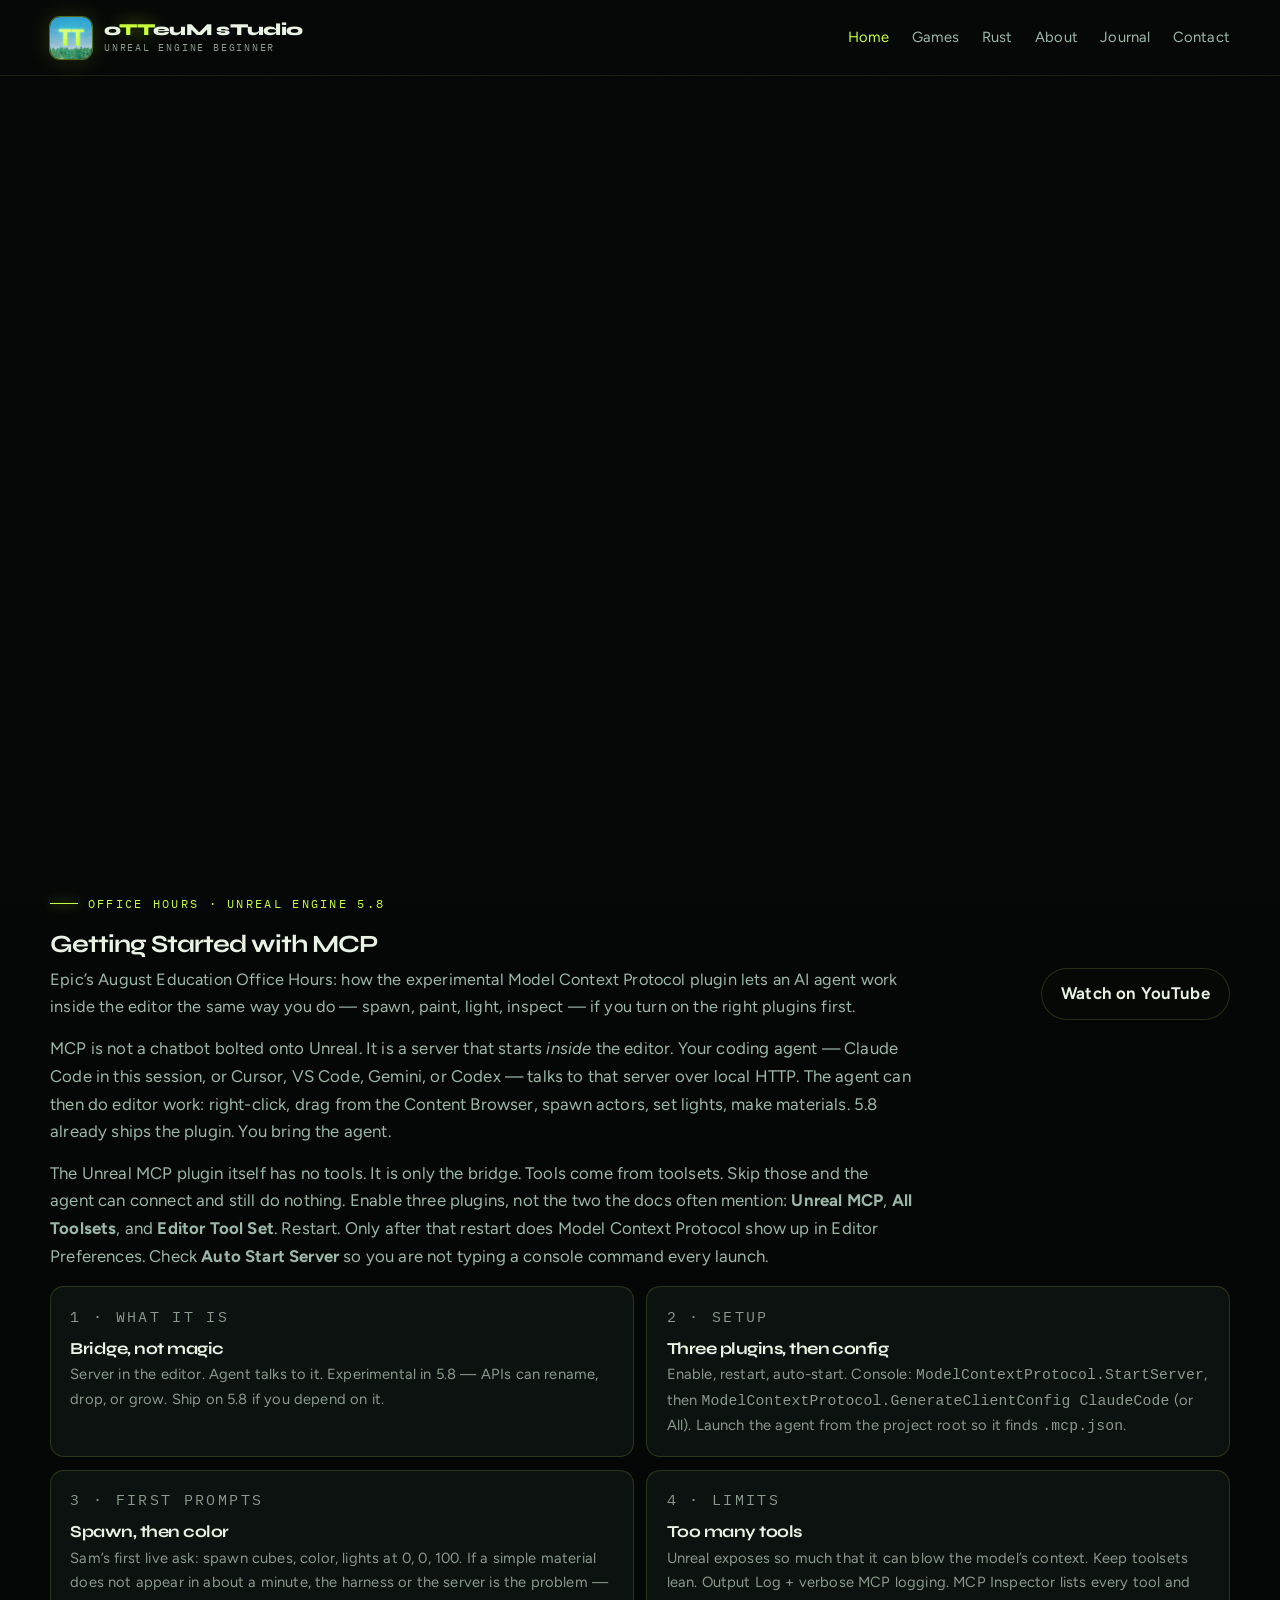
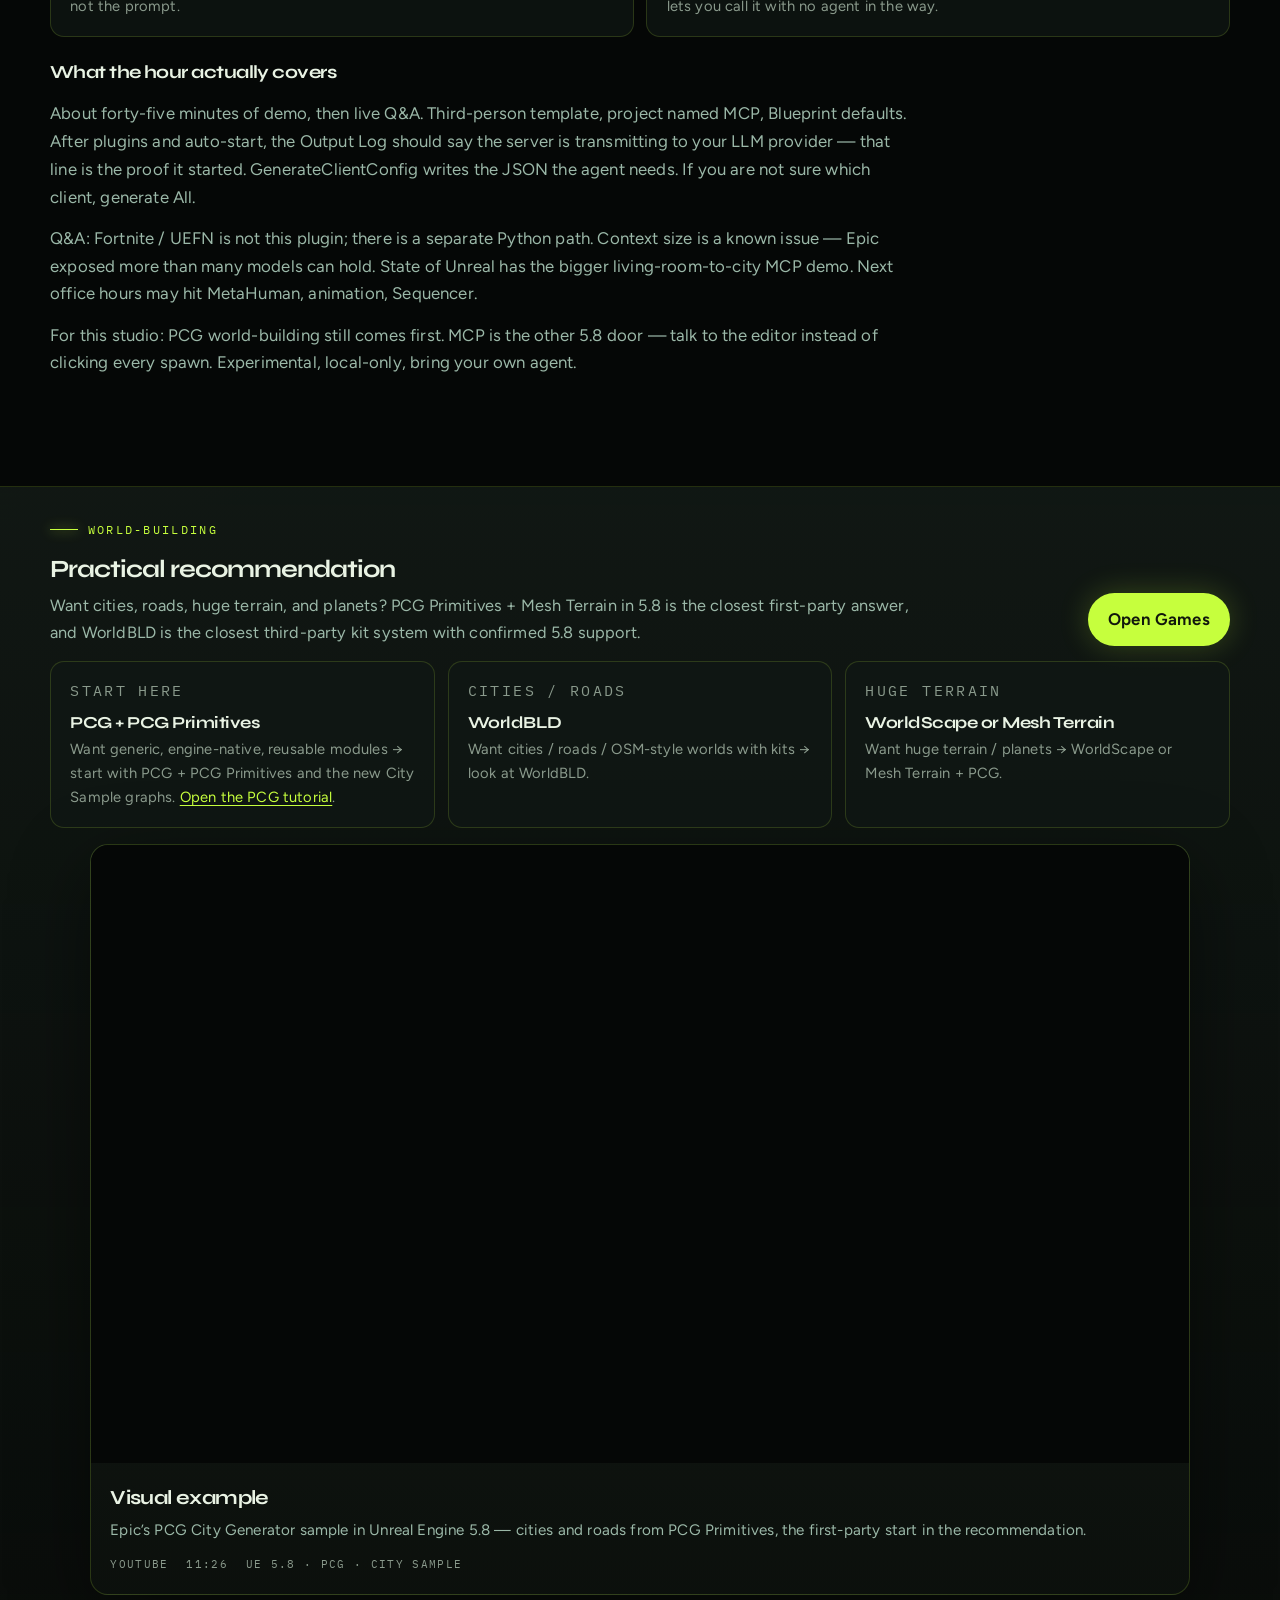
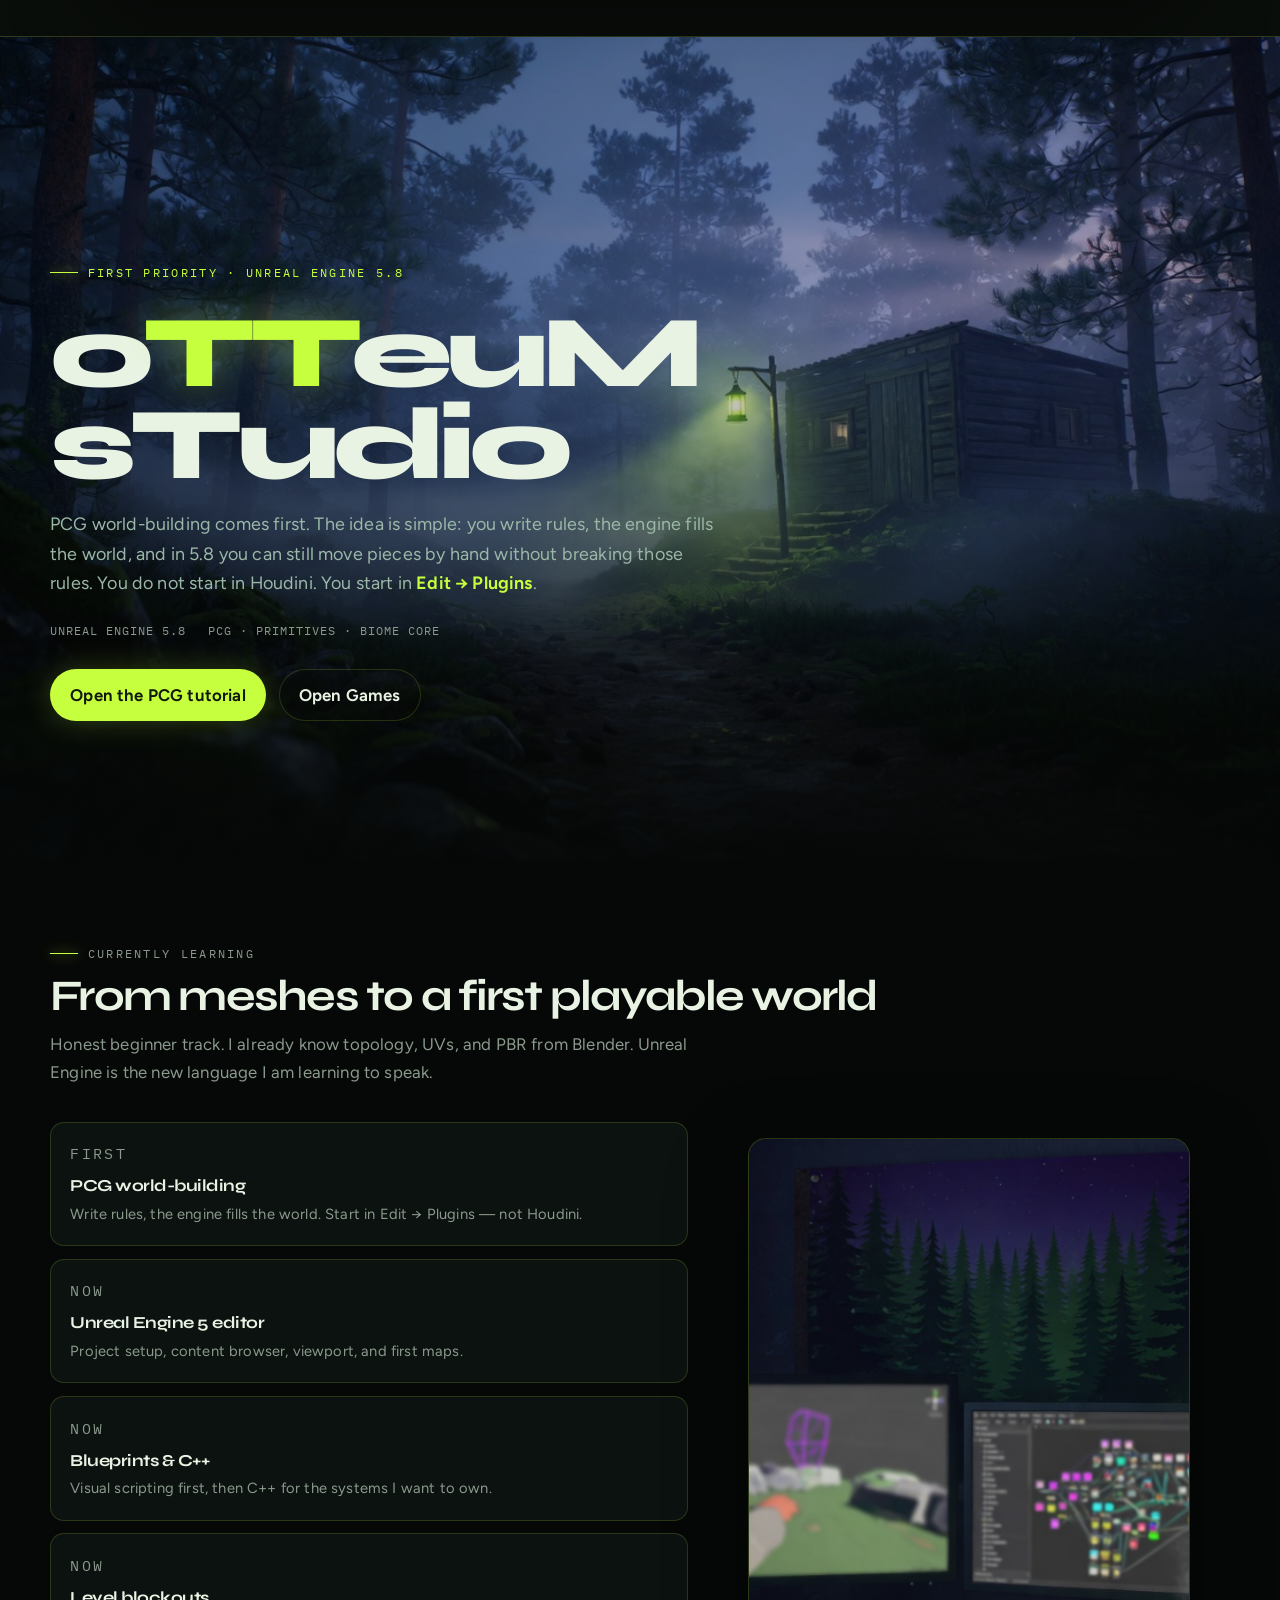
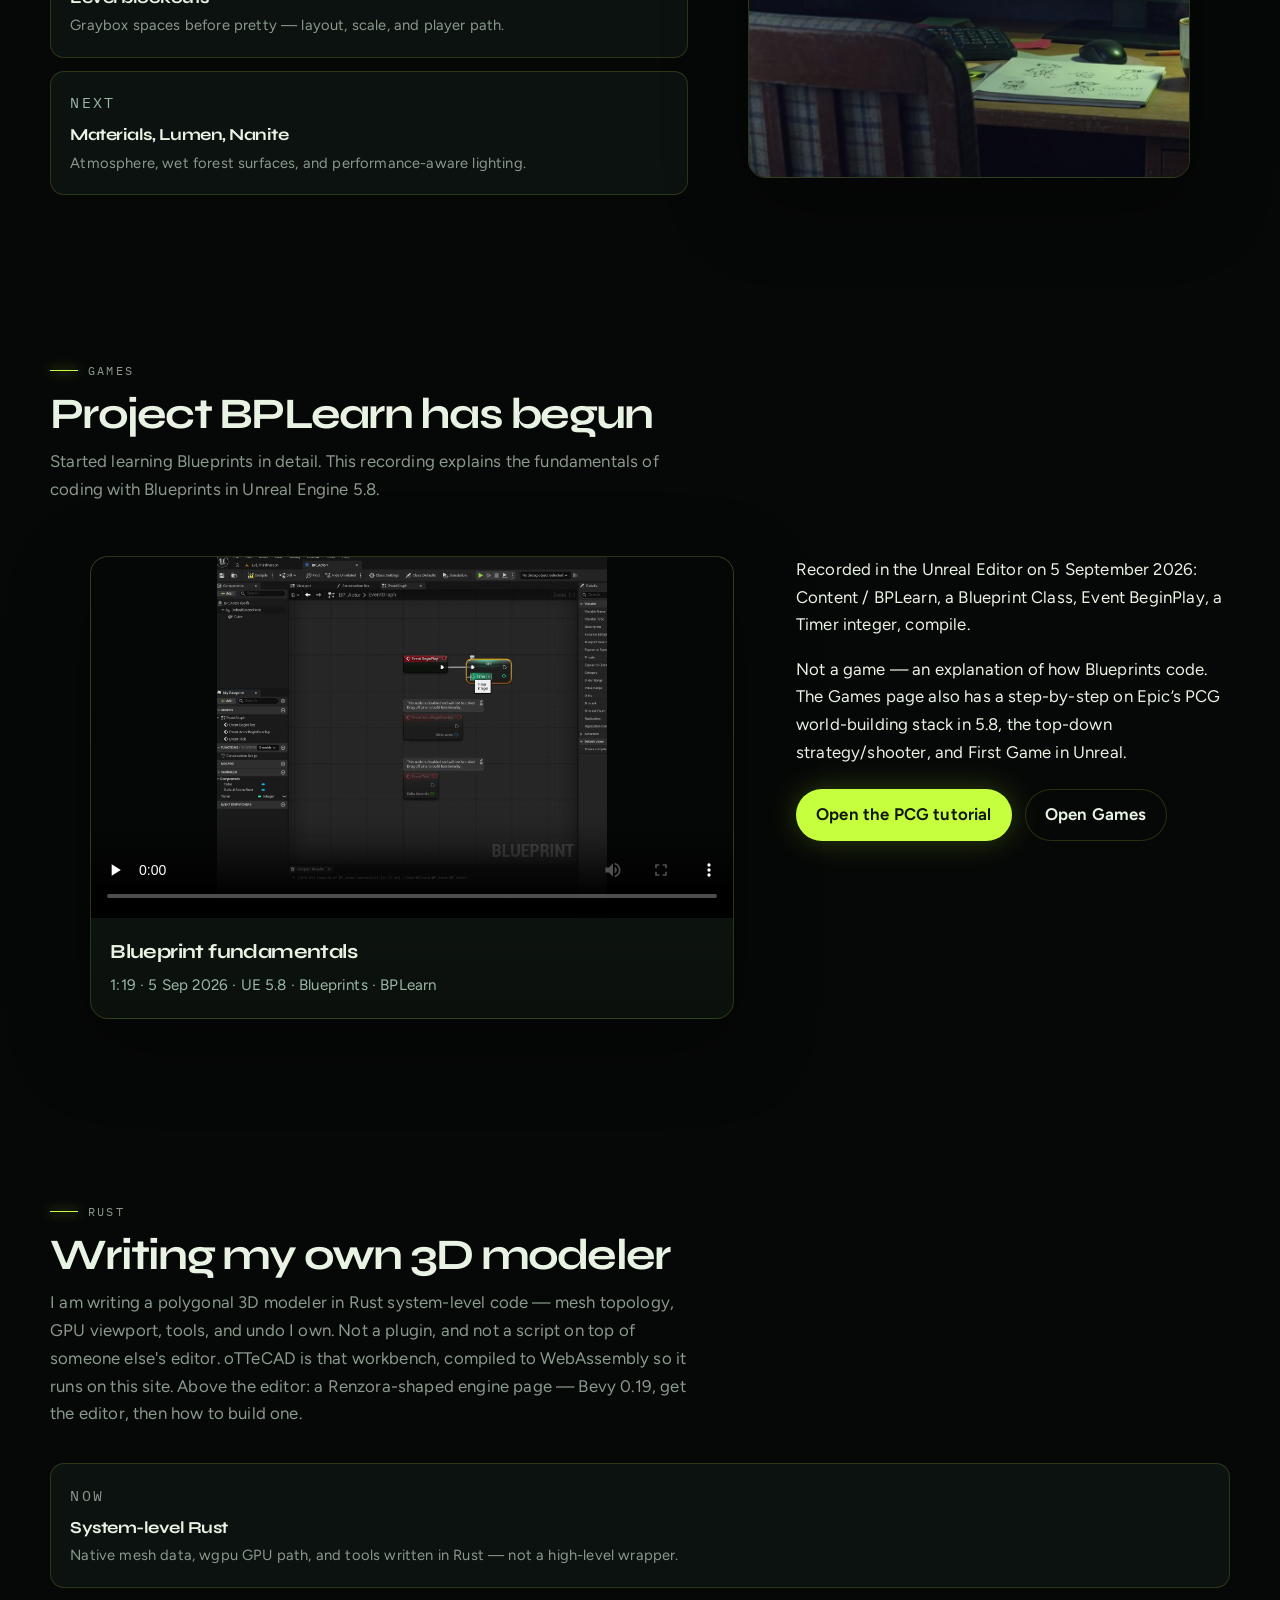
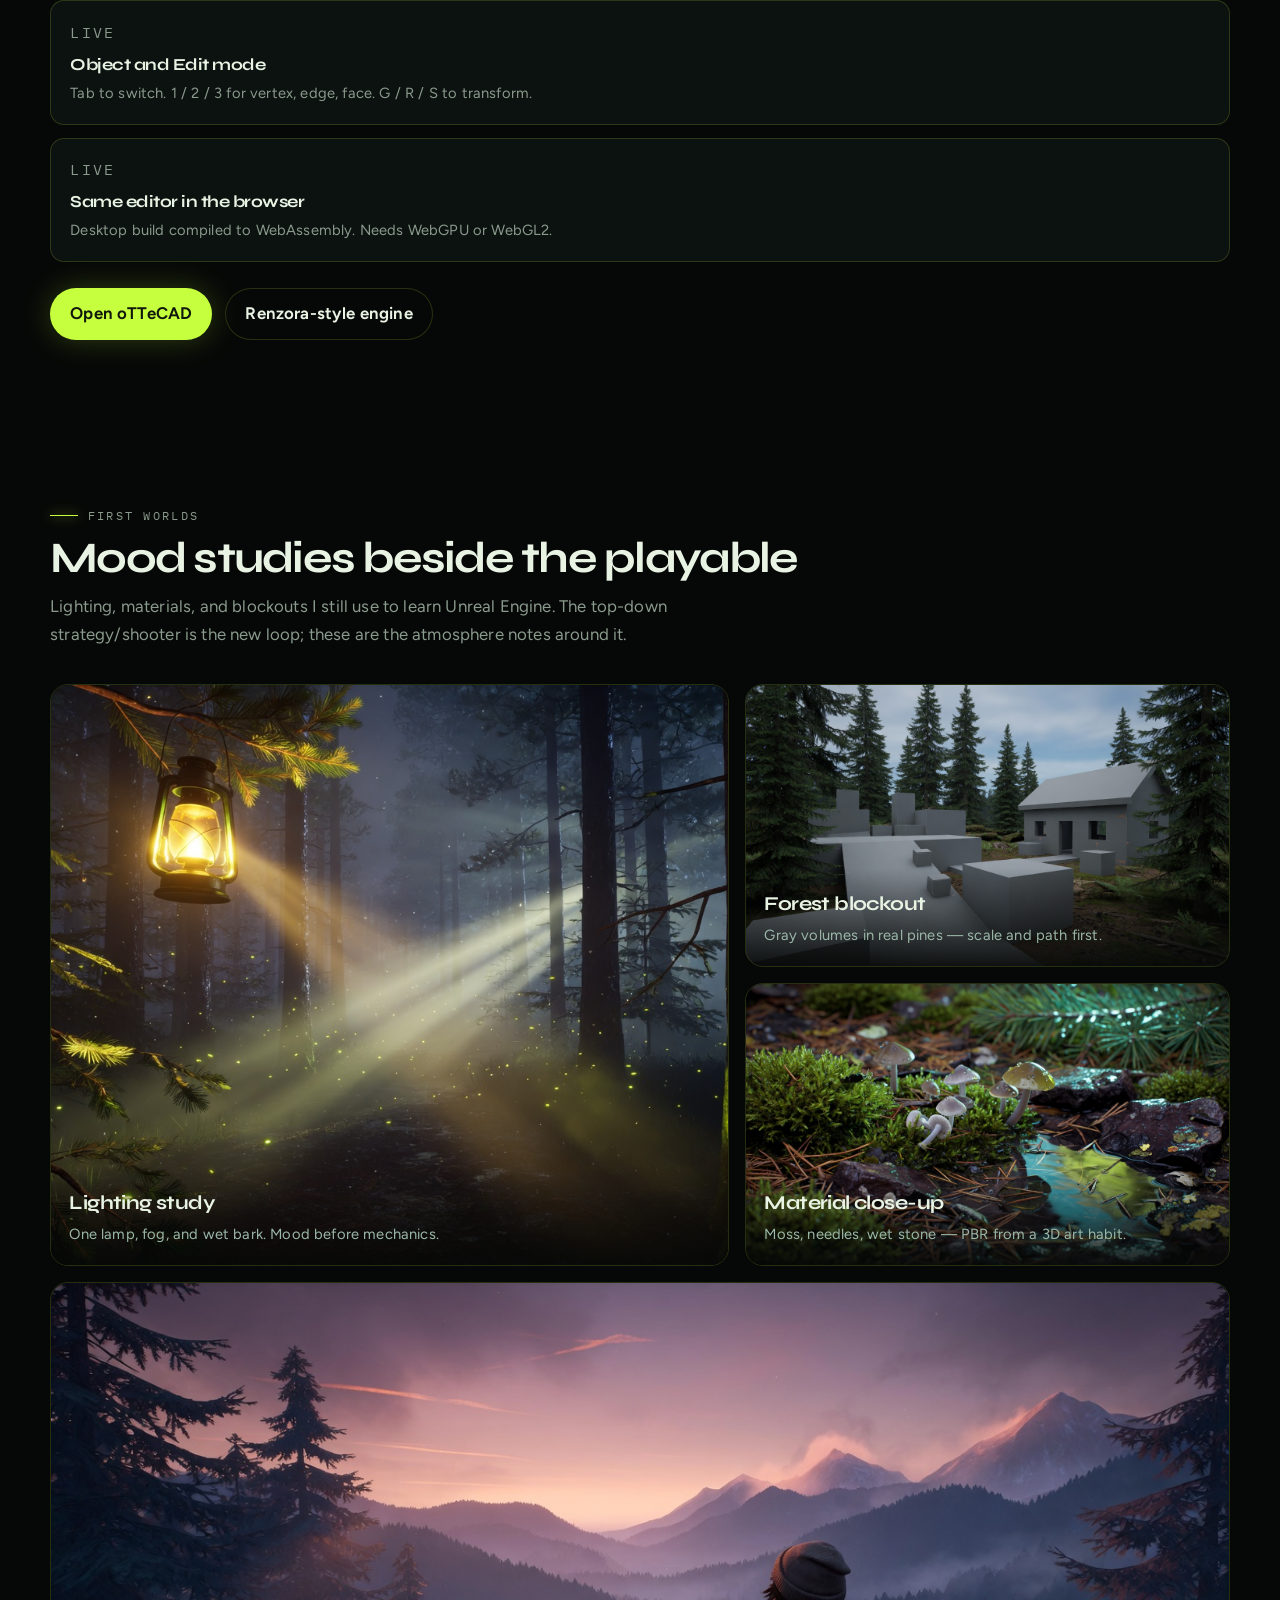
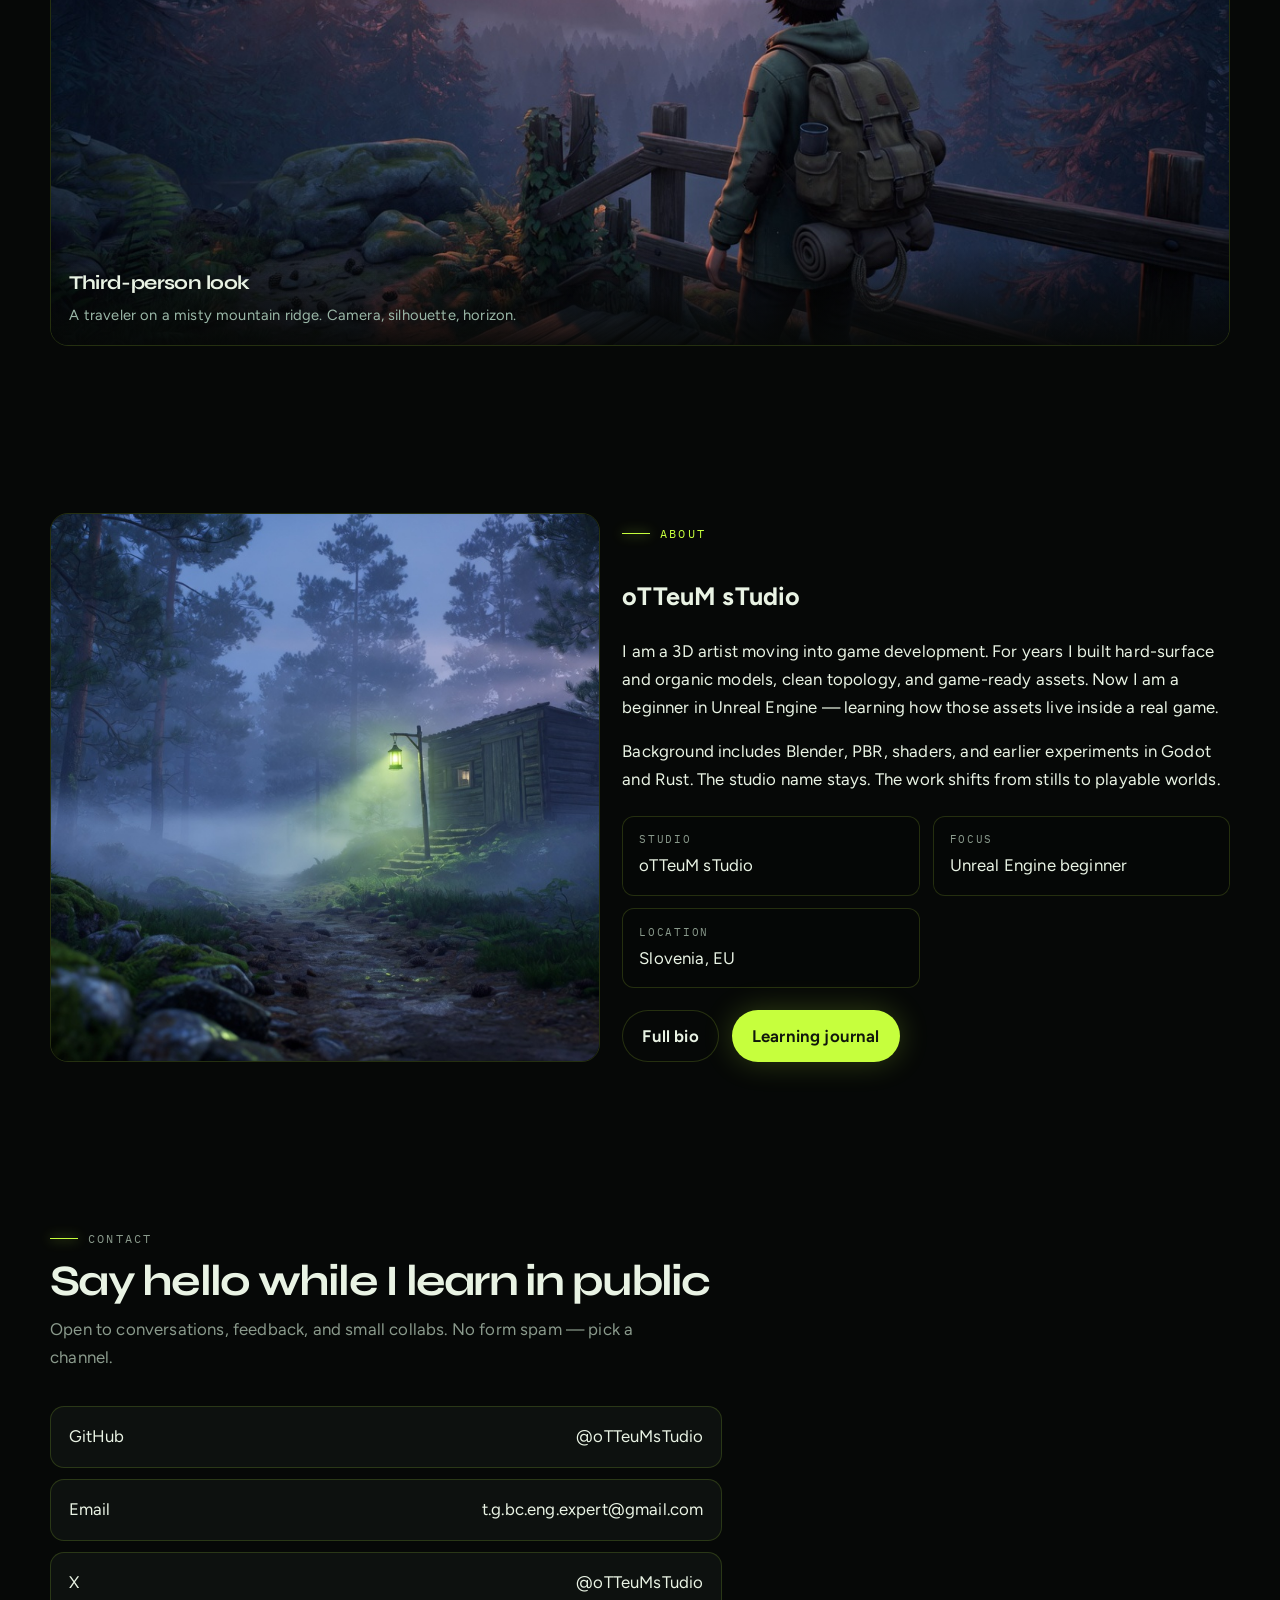
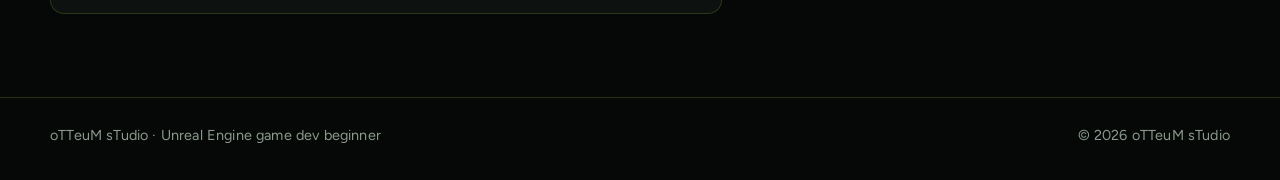
==== commit 9e95cf2d: "Shape the Rust page like renzora.com: hero, editor shot, get the editor" ====
--- a/index.html
+++ b/index.html
@@ -330,8 +330,8 @@
               mesh topology, GPU viewport, tools, and undo I own. Not a plugin,
               and not a script on top of someone else's editor. oTTeCAD is that
               workbench, compiled to WebAssembly so it runs on this site. Above
-              the editor: how to write a Bevy-based game engine like Renzora —
-              editor, runtime, GitHub Releases.
+              the editor: a Renzora-shaped engine page — Bevy 0.19, get the
+              editor, then how to build one.
             </p>
           </div>
           <div class="path-list">
@@ -353,7 +353,7 @@
           </div>
           <div class="actions" style="margin-top: 1.6rem">
             <a class="btn btn-lime" href="rust/index.html">Open oTTeCAD</a>
-            <a class="btn btn-ghost" href="rust/index.html#engine">Engine notes</a>
+            <a class="btn btn-ghost" href="rust/index.html#engine">Renzora-style engine</a>
           </div>
         </div>
       </section>
--- a/css/style.css
+++ b/css/style.css
@@ -966,6 +966,8 @@
   .clip-grid,
   .engine-systems,
   .engine-split,
+  .get-split,
+  .dl-grid,
   .stack-grid,
   .rec-grid {
     grid-template-columns: 1fr;
@@ -1040,7 +1042,251 @@
   background: #08090d;
 }
 
+.engine-landing {
+  padding: 2.8rem 0 2.4rem;
+  background: #08090d;
+}
+
+.engine-landing h1 {
+  margin: 0.55rem 0 0.45rem;
+  font-family: var(--font-display);
+  font-size: clamp(2.6rem, 7vw, 5.4rem);
+  letter-spacing: -0.06em;
+  line-height: 0.92;
+  font-weight: 800;
+}
+
+.engine-sub {
+  margin: 0 0 0.85rem;
+  font-family: var(--font-mono);
+  font-size: 0.82rem;
+  letter-spacing: 0.16em;
+  text-transform: uppercase;
+  color: var(--lime);
+}
+
+.engine-landing .lede {
+  max-width: 40rem;
+}
+
+.engine-preview {
+  margin: 2rem 0 0;
+  border: 1px solid var(--line);
+  border-radius: 16px;
+  overflow: hidden;
+  background: #0c0e14;
+  box-shadow: var(--shadow);
+}
+
+.engine-preview img {
+  width: 100%;
+  height: auto;
+  display: block;
+}
+
+.engine-preview figcaption {
+  margin: 0;
+  padding: 0.85rem 1.1rem 1rem;
+  color: var(--mist);
+  font-size: 0.92rem;
+  border-top: 1px solid var(--line);
+}
+
+.engine-get {
+  padding: 0.6rem 0 3.2rem;
+  border-bottom: 1px solid var(--line);
+  background: #08090d;
+}
+
+.get-split {
+  display: grid;
+  grid-template-columns: 1.05fr 1fr;
+  gap: 1rem;
+  align-items: start;
+}
+
+.get-card {
+  padding: 1.2rem 1.25rem 1.3rem;
+  border: 1px solid var(--line);
+  border-radius: 16px;
+  background: var(--panel);
+}
+
+.get-card.recommended {
+  box-shadow: 0 0 0 1px var(--lime), 0 0 28px rgba(198, 255, 61, 0.12);
+}
+
+.get-card h3 {
+  margin: 0.15rem 0 0.45rem;
+  font-family: var(--font-display);
+  font-size: 1.35rem;
+  letter-spacing: -0.04em;
+}
+
+.get-card > p {
+  margin: 0;
+  color: var(--mist);
+  font-size: 0.95rem;
+}
+
+.get-flag {
+  margin: 0 0 0.55rem;
+  font-family: var(--font-mono);
+  font-size: 0.66rem;
+  letter-spacing: 0.14em;
+  text-transform: uppercase;
+  color: var(--lime);
+}
+
+.get-note {
+  margin: 0.75rem 0 0;
+  color: var(--muted);
+  font-size: 0.88rem;
+}
+
+.get-note strong {
+  color: var(--text);
+  font-weight: 650;
+}
+
+.get-note .ext,
+.get-else a {
+  color: var(--lime);
+  text-decoration: underline;
+  text-underline-offset: 0.18em;
+}
+
+.get-note code {
+  font-family: var(--font-mono);
+  font-size: 0.86em;
+  color: var(--lime);
+}
+
+.term {
+  margin: 0.9rem 0 0;
+  padding: 0.9rem 1rem;
+  overflow: auto;
+  background: #0a0c10;
+  border: 1px solid var(--line);
+  border-radius: 12px;
+  font-family: var(--font-mono);
+  font-size: 0.78rem;
+  line-height: 1.7;
+  color: var(--text);
+}
+
+.term .prompt {
+  color: var(--lime);
+  margin-right: 0.4rem;
+}
+
+.term .cm {
+  color: var(--muted);
+}
+
+.channel {
+  display: inline-flex;
+  margin-bottom: 0.75rem;
+  padding: 0.16rem;
+  border: 1px solid var(--line);
+  border-radius: 999px;
+  background: #0a0c10;
+}
+
+.channel input {
+  position: absolute;
+  opacity: 0;
+  width: 1px;
+  height: 1px;
+}
+
+.channel label {
+  padding: 0.32rem 0.9rem;
+  border-radius: 999px;
+  font-size: 0.82rem;
+  font-weight: 600;
+  color: var(--mist);
+  cursor: pointer;
+}
+
+.channel input:focus-visible + label {
+  outline: 2px solid var(--lime);
+  outline-offset: 2px;
+}
+
+.channel input:checked + label {
+  background: var(--lime);
+  color: #11170c;
+}
+
+.dl-nightly {
+  display: none;
+}
+
+.get-card:has(#ch-nightly:checked) .dl-stable {
+  display: none;
+}
+
+.get-card:has(#ch-nightly:checked) .dl-nightly {
+  display: block;
+}
+
+.dl-grid {
+  display: grid;
+  grid-template-columns: 1fr 1fr;
+  gap: 0.55rem;
+}
+
+.dl-card {
+  display: flex;
+  align-items: center;
+  justify-content: space-between;
+  gap: 0.6rem;
+  min-height: 4.2rem;
+  padding: 0.7rem 0.85rem;
+  border: 1px solid var(--line);
+  border-radius: 12px;
+  background: #0c110d;
+}
+
+.dl-card strong {
+  display: block;
+  font-family: var(--font-display);
+  letter-spacing: -0.03em;
+}
+
+.dl-card span span {
+  display: block;
+  color: var(--muted);
+  font-size: 0.78rem;
+}
+
+.dl-go {
+  flex-shrink: 0;
+  font-size: 0.78rem;
+  font-weight: 650;
+  color: var(--lime);
+}
+
+.dl-card:hover {
+  border-color: rgba(198, 255, 61, 0.45);
+}
+
+.dl-card.is-off .dl-go,
+.dl-card.is-off {
+  color: var(--muted);
+}
+
+.get-else {
+  margin: 1.2rem 0 0;
+  color: var(--muted);
+  font-size: 0.9rem;
+}
+
 #engine,
+#install,
+#downloads,
+#build,
 #editor {
   scroll-margin-top: var(--nav-h);
 }
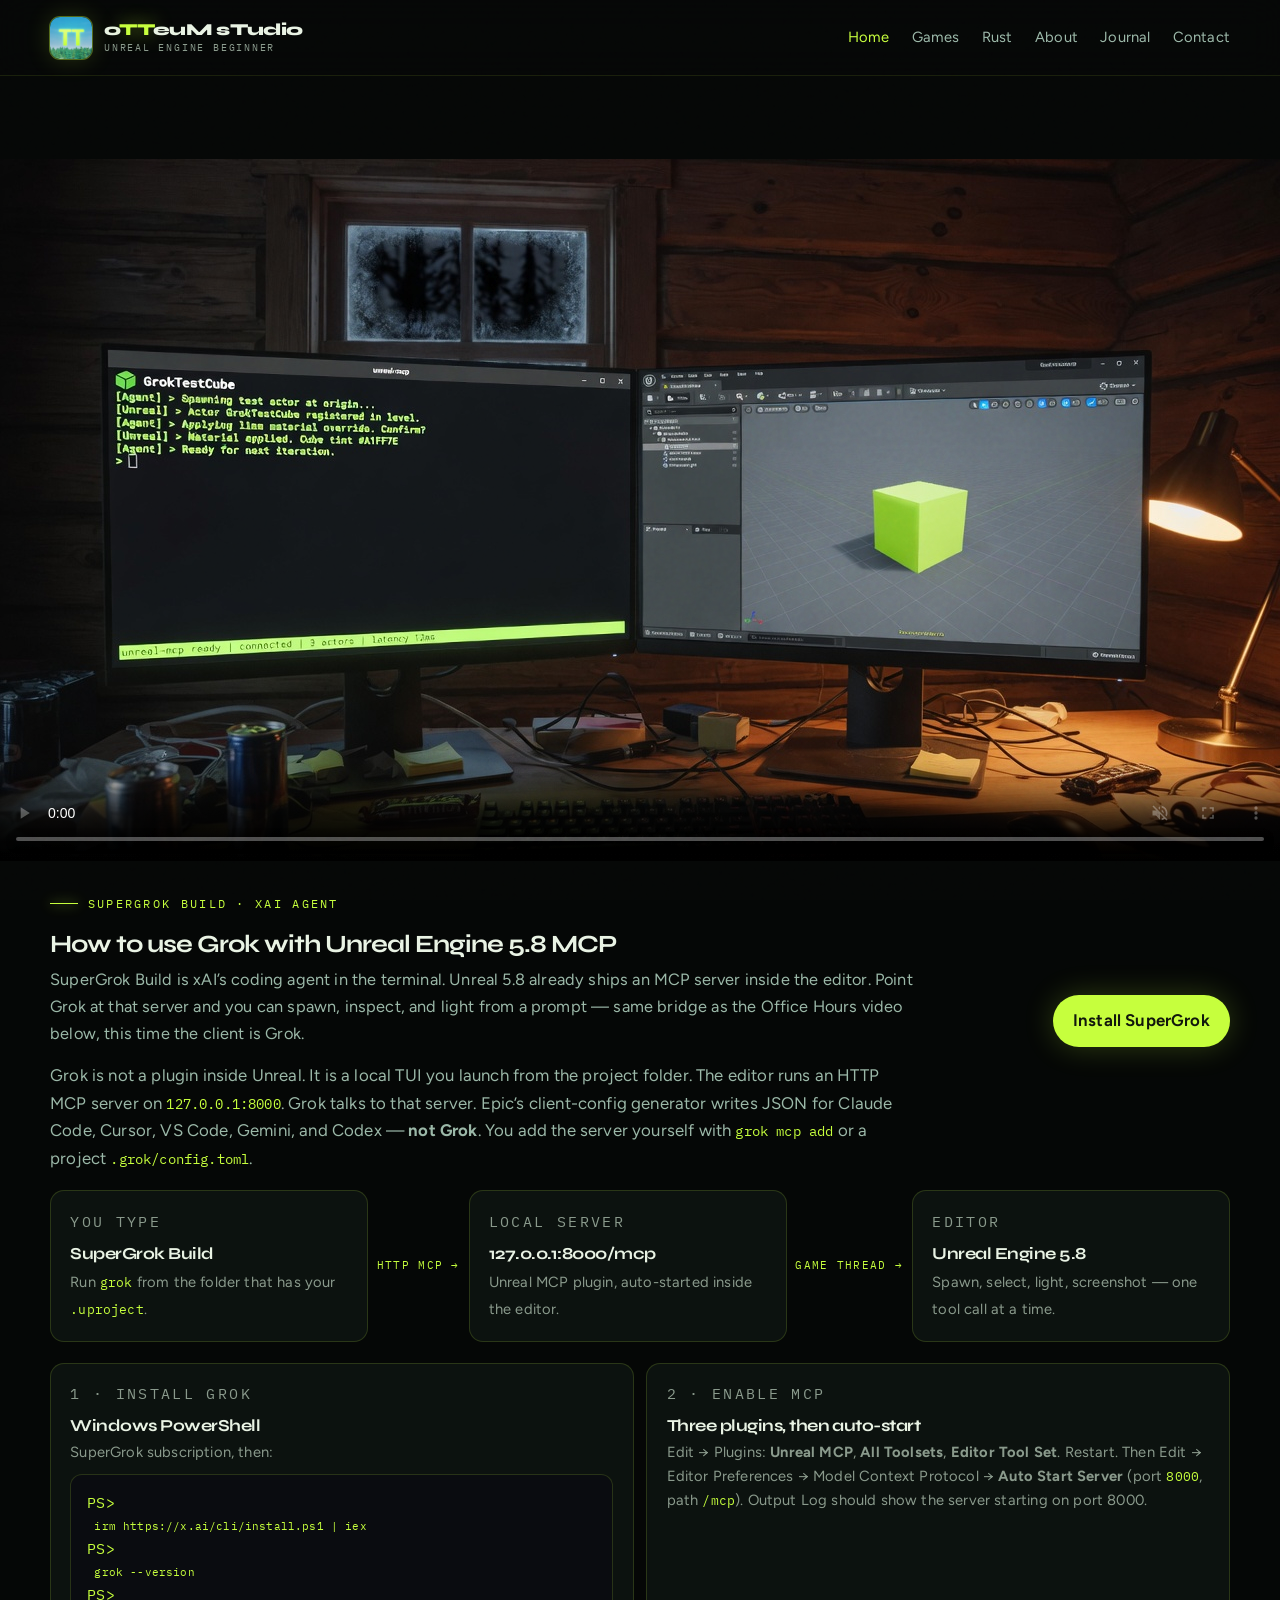
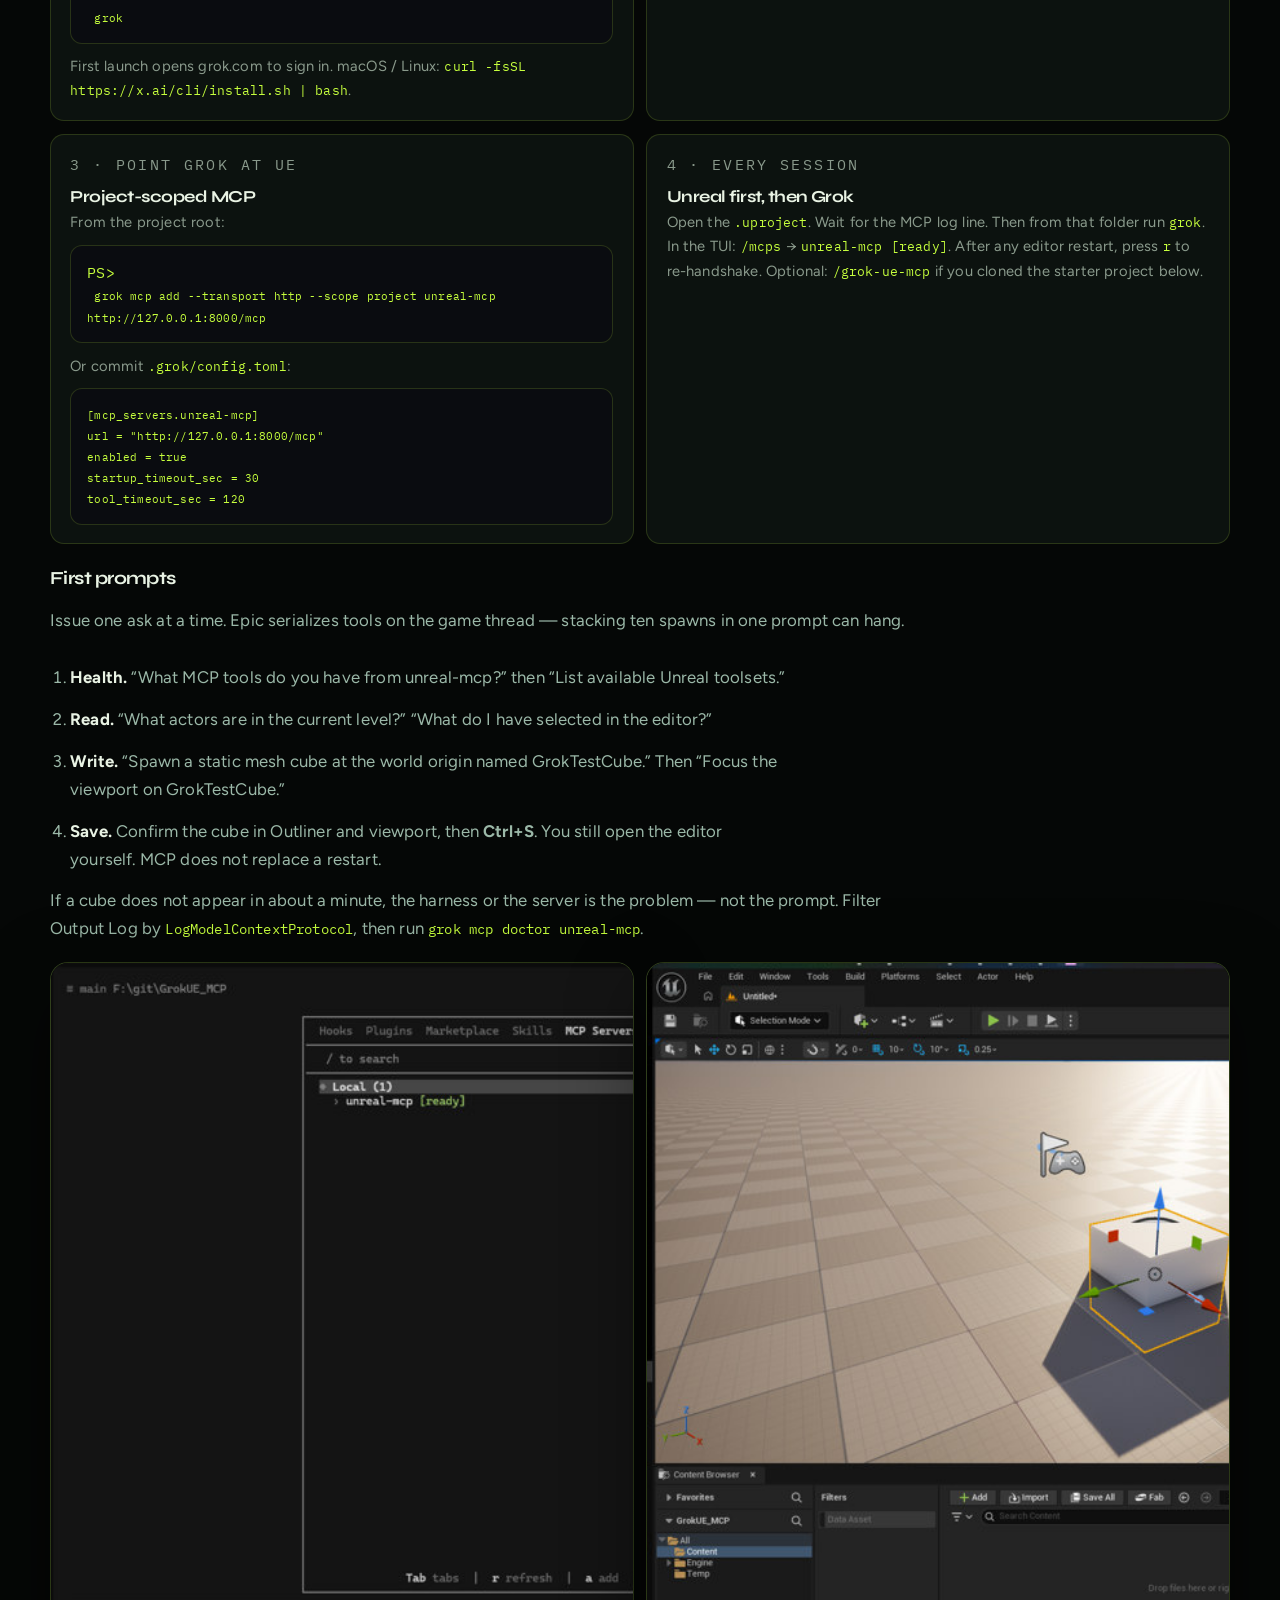
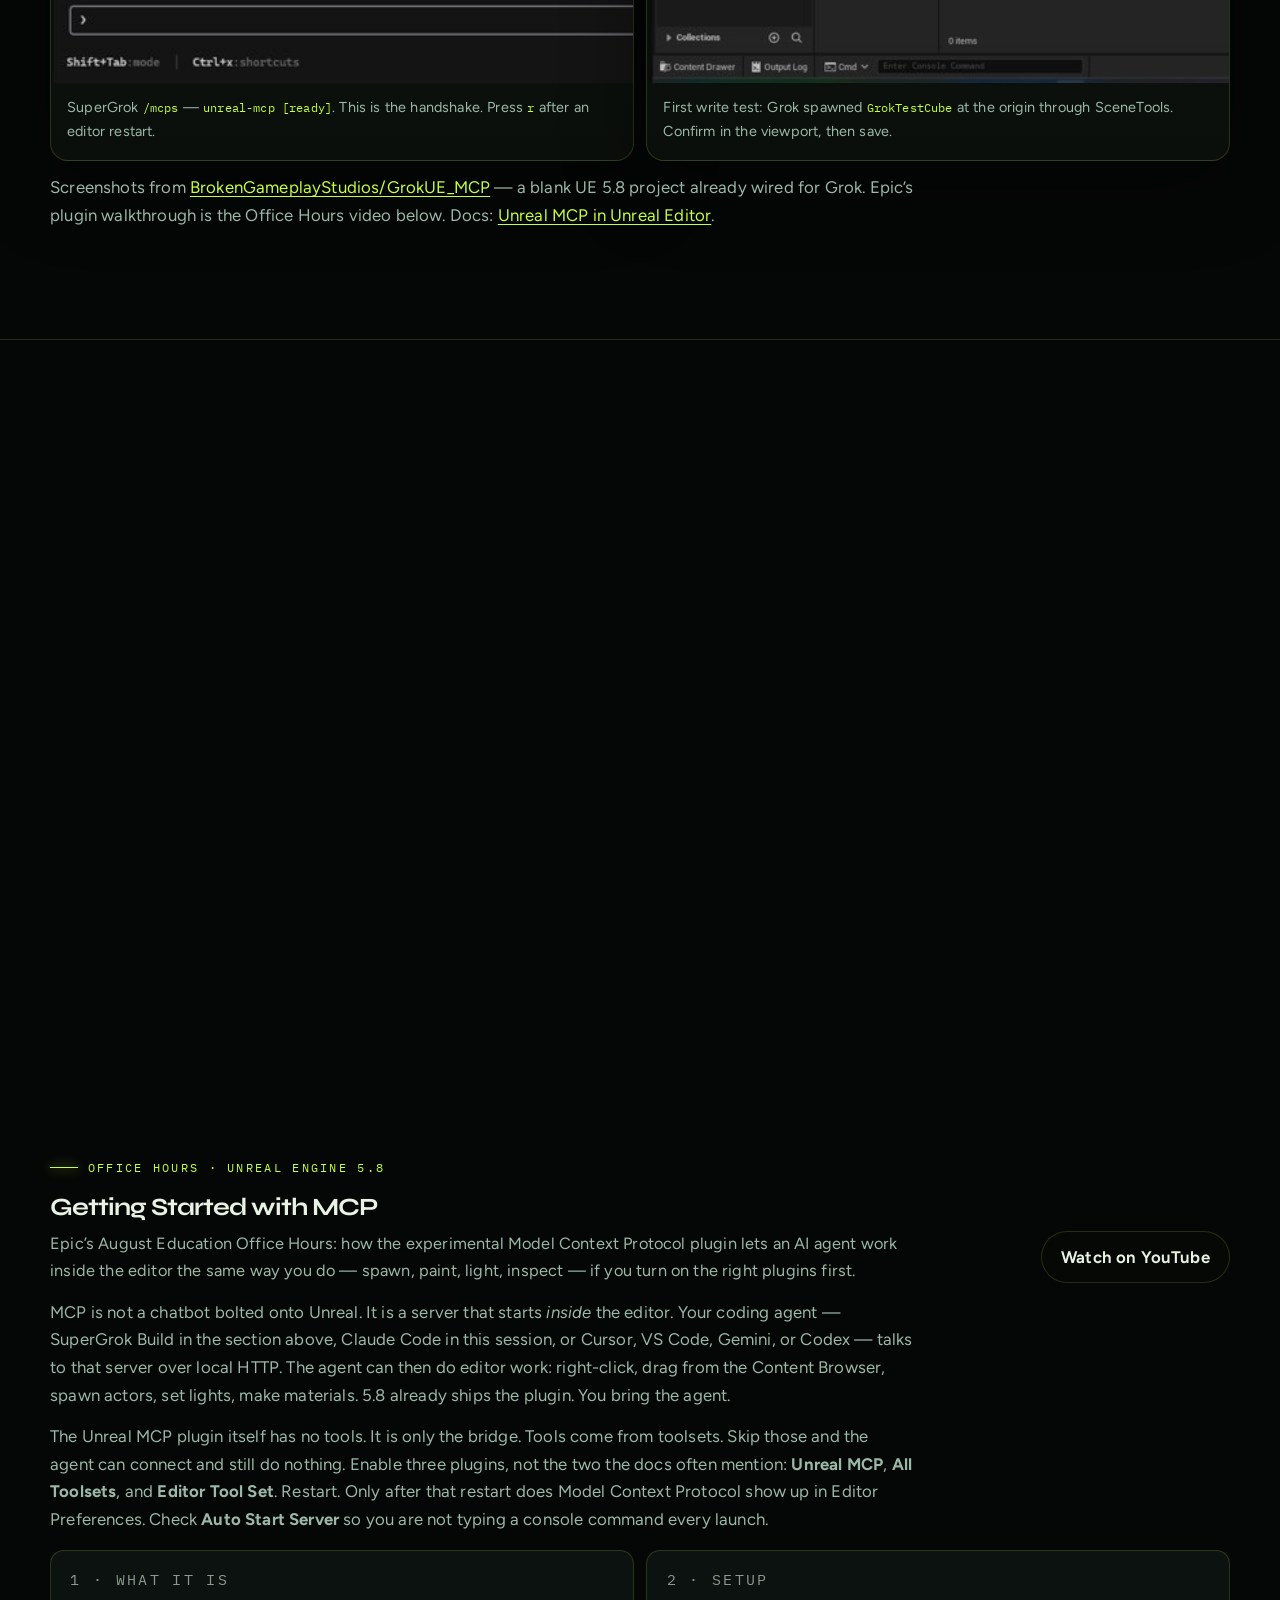
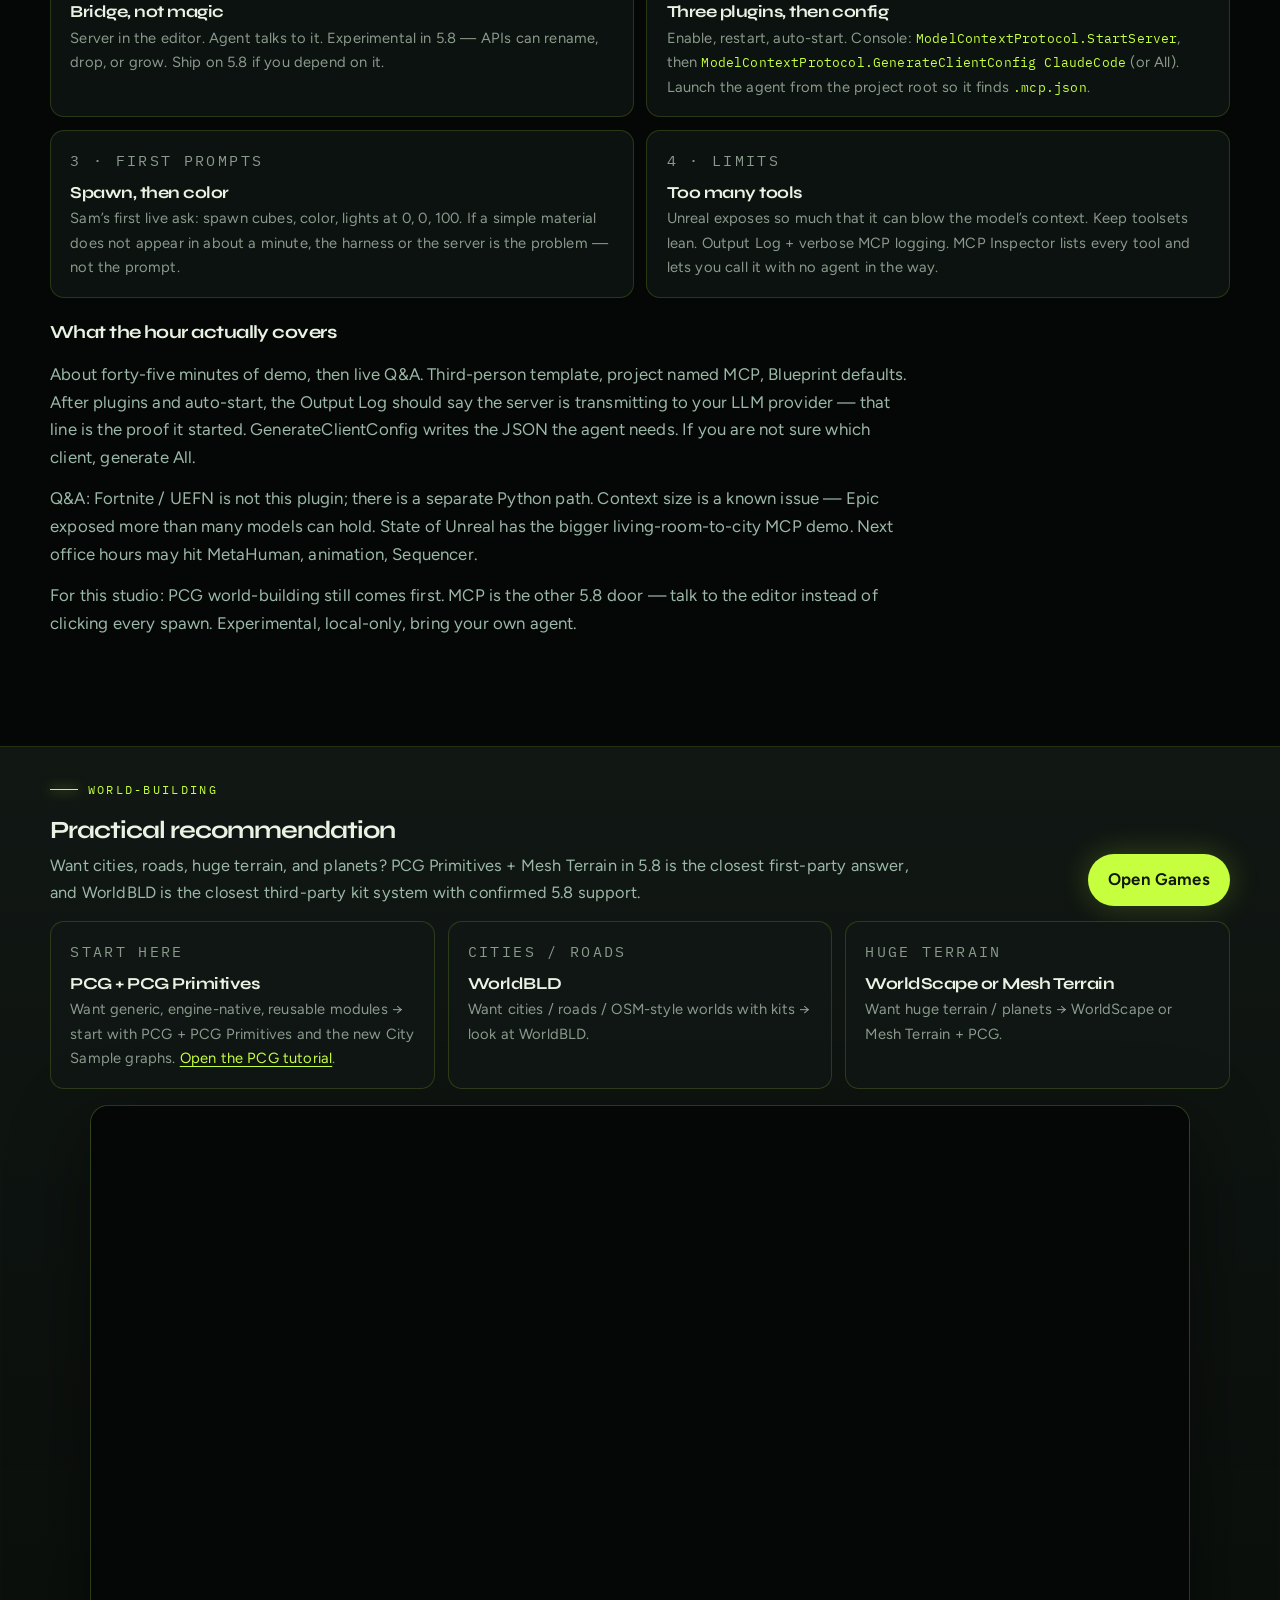
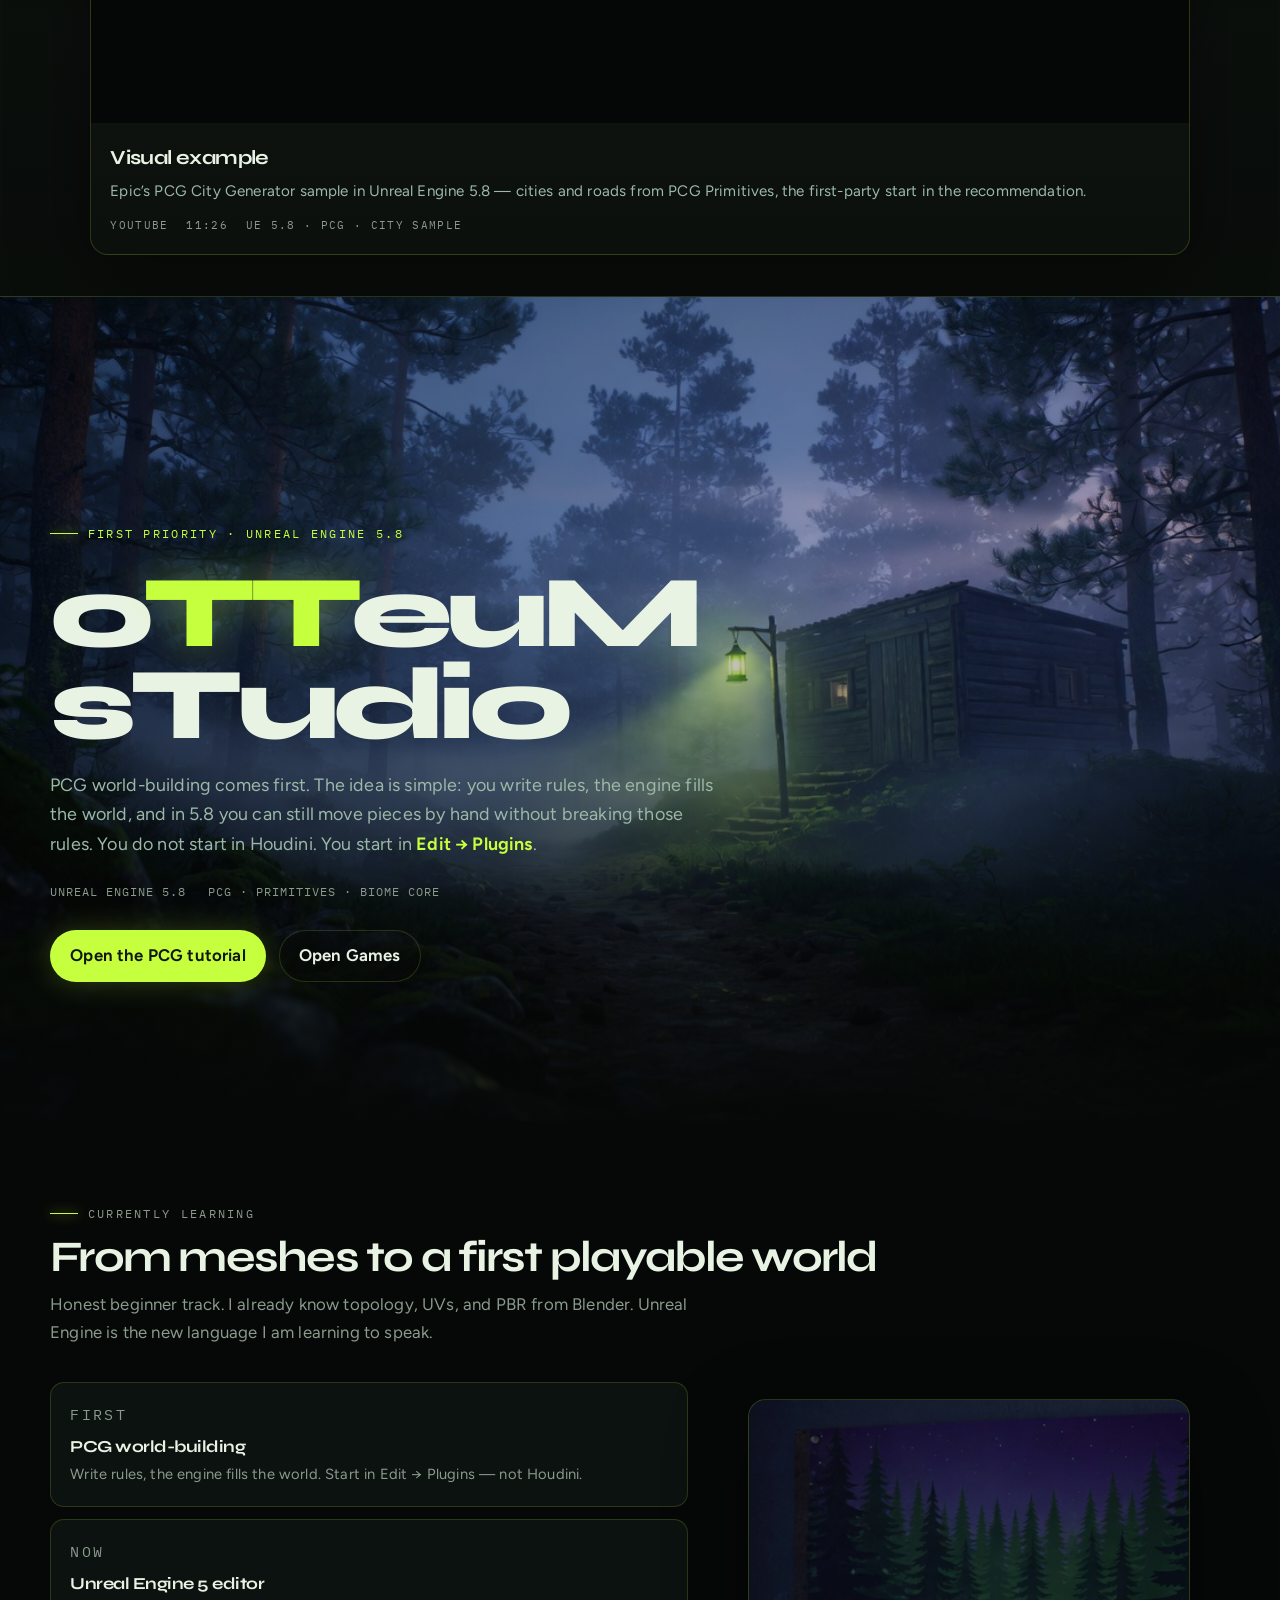
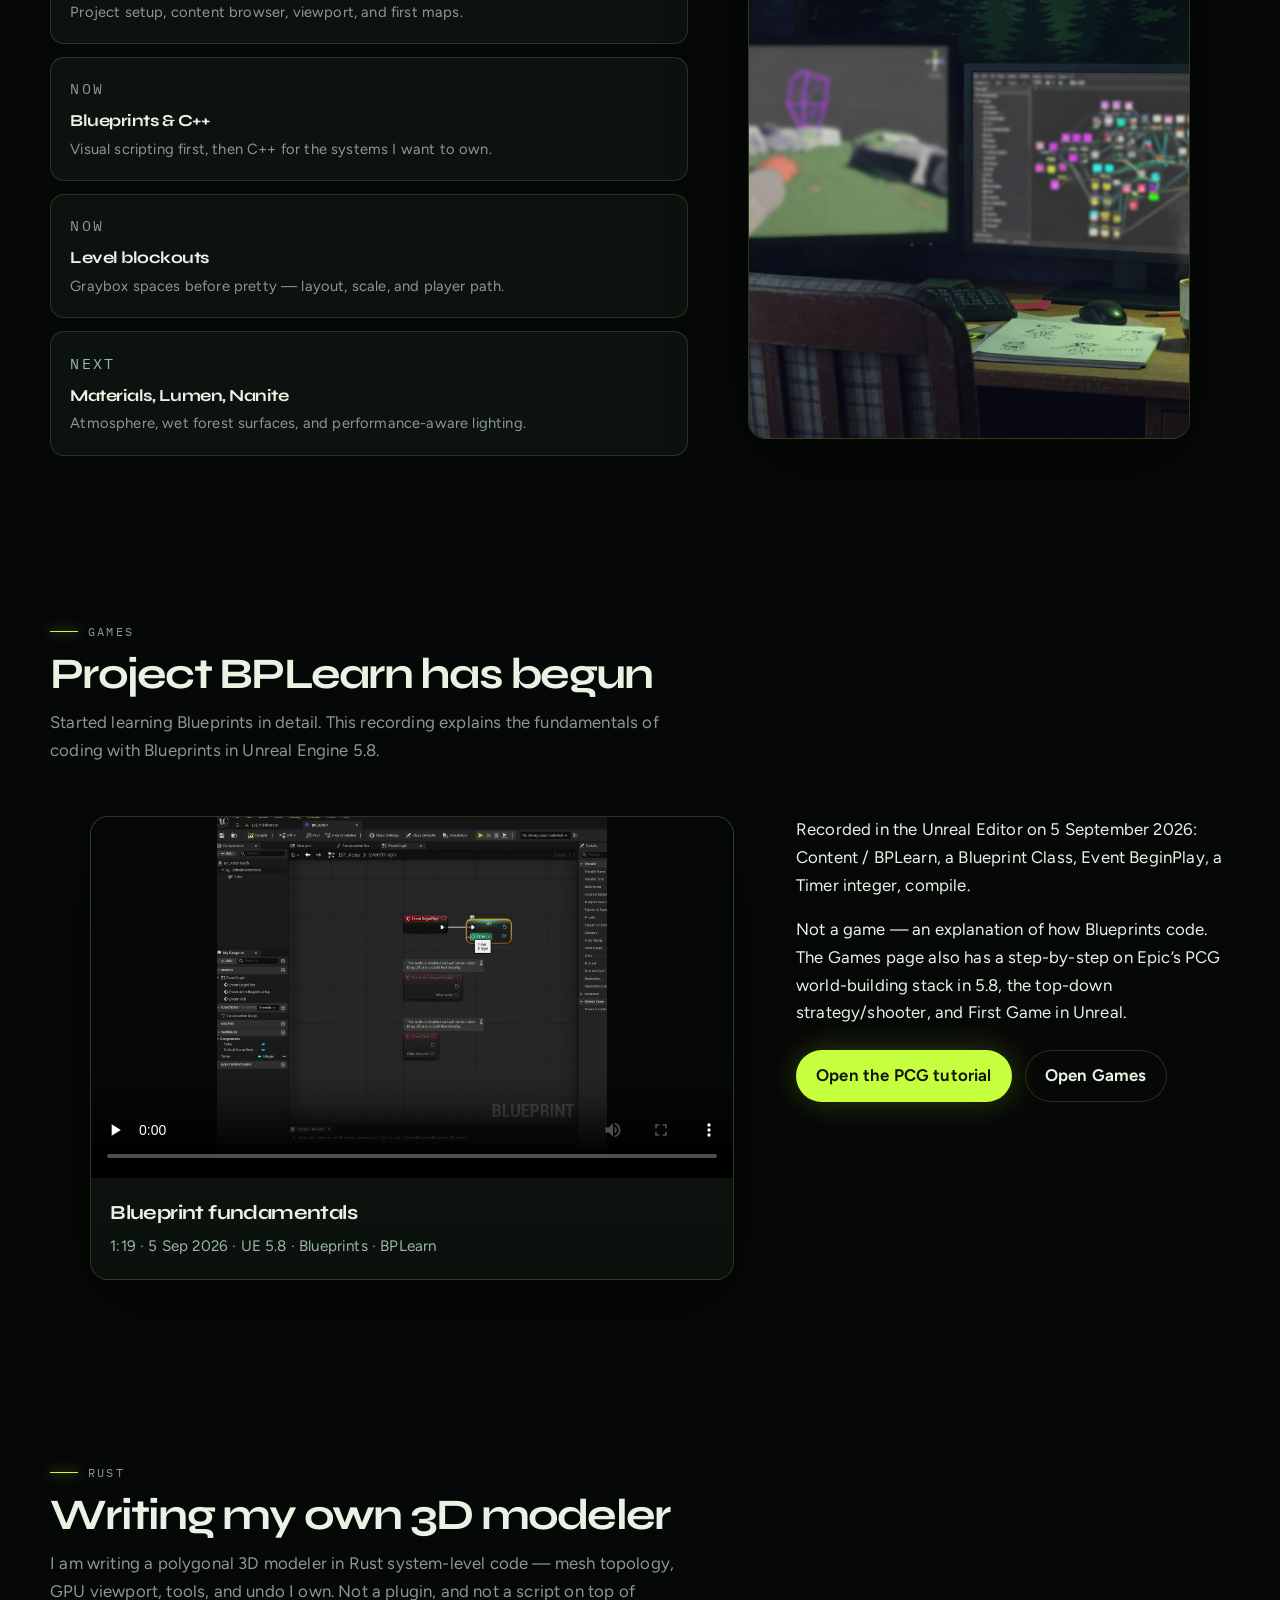
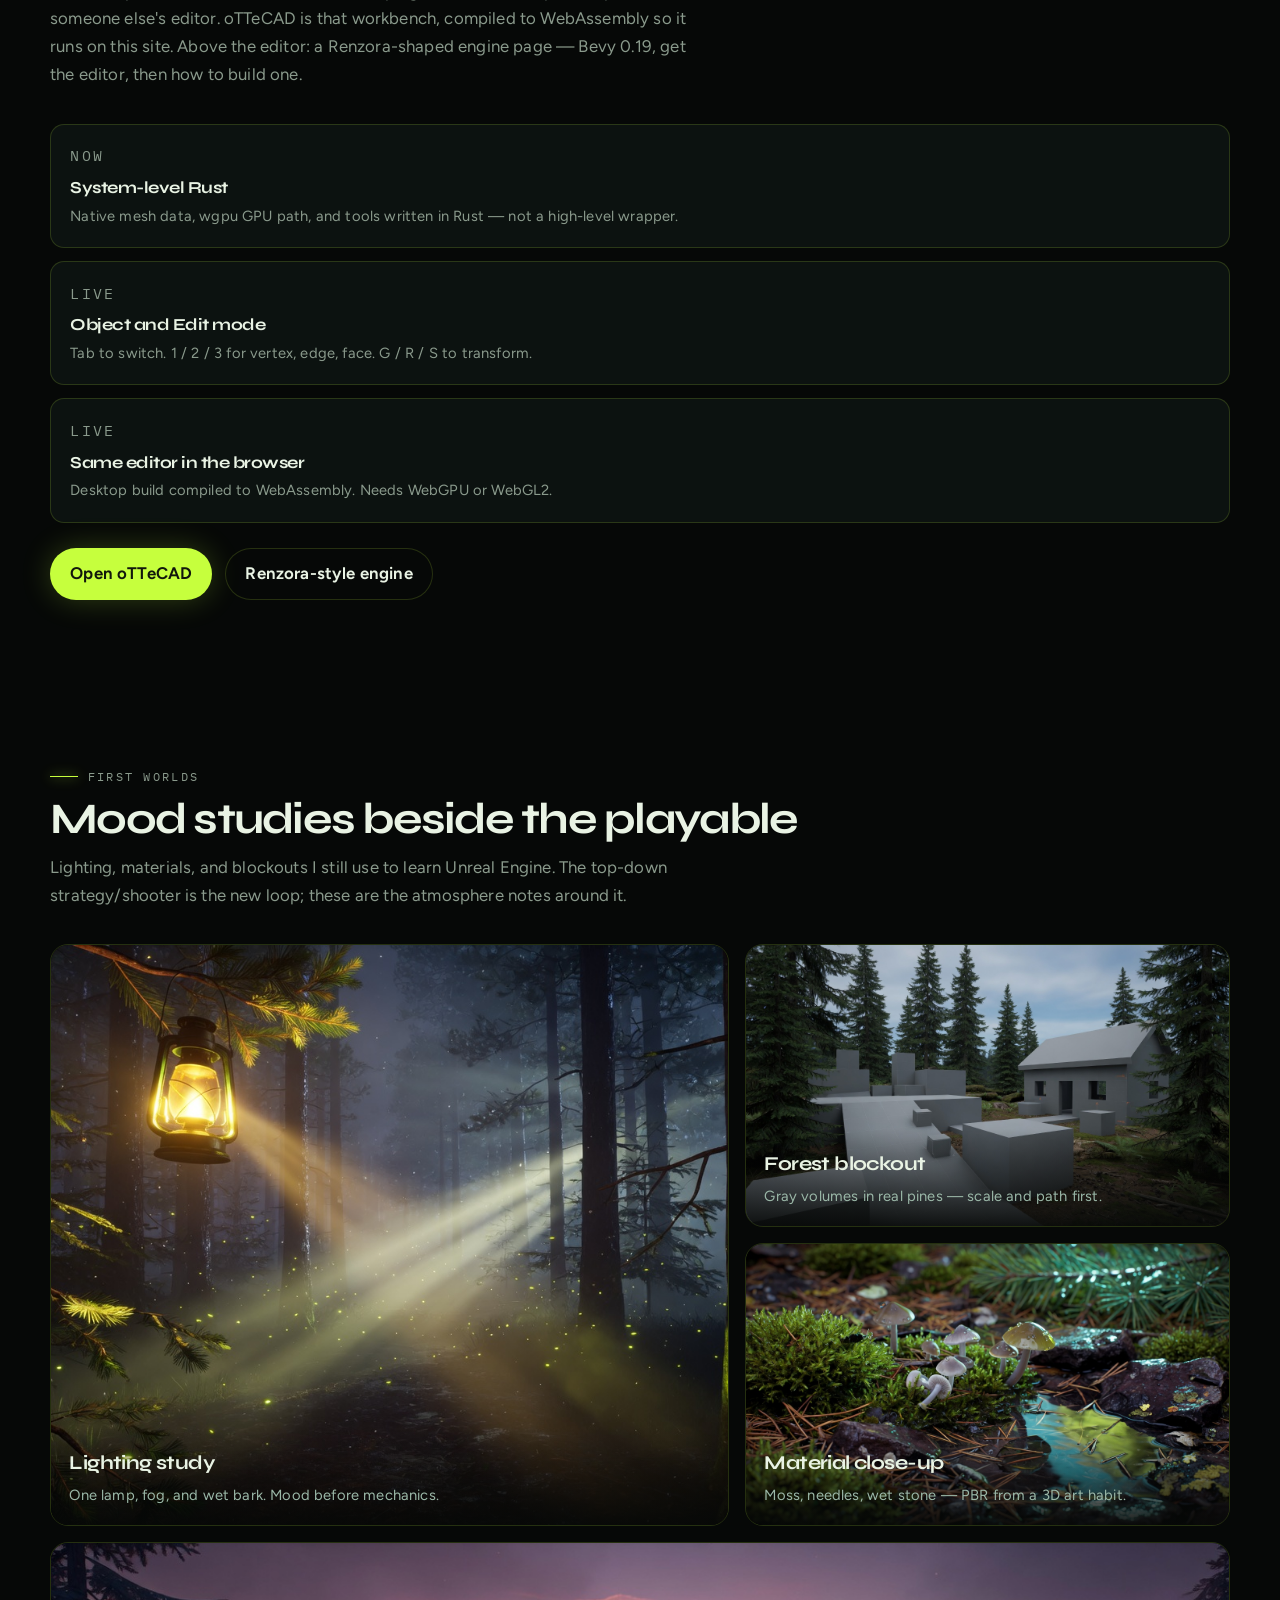
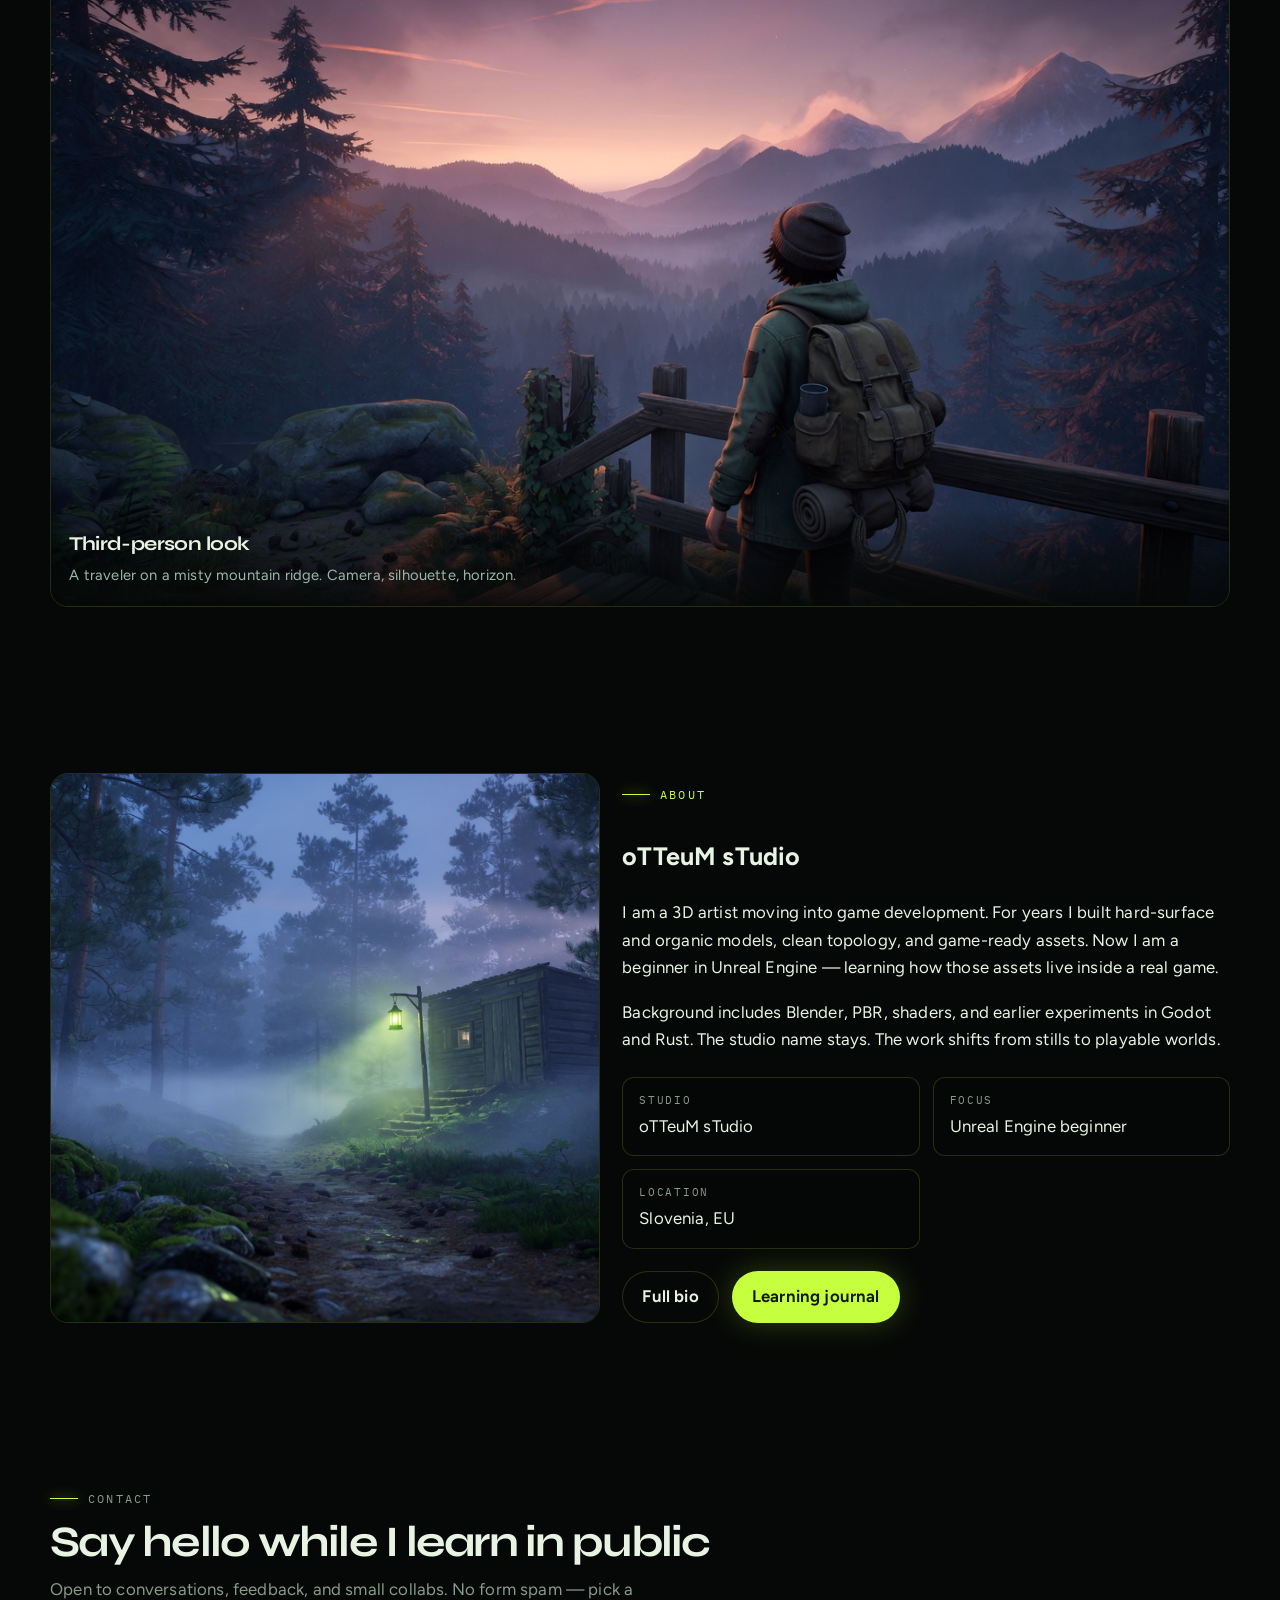
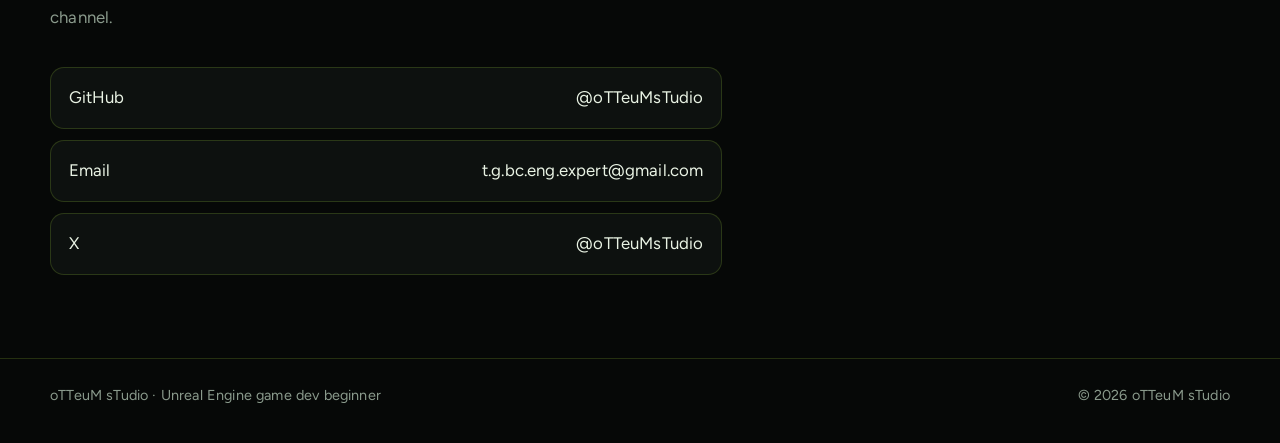
==== commit e159bb09: "Add SuperGrok Build + Unreal 5.8 MCP getting-started guide on Home" ====
--- a/index.html
+++ b/index.html
@@ -6,7 +6,7 @@
     <title>oTTeuM sTudio — Unreal Engine Game Dev Beginner</title>
     <meta
       name="description"
-      content="oTTeuM sTudio — Unreal Engine beginner. First priority: PCG world-building in Unreal Engine 5.8. Write rules, the engine fills the world. You start in Edit → Plugins."
+      content="oTTeuM sTudio — Unreal Engine beginner. How to use SuperGrok Build (xAI) with Unreal Engine 5.8 MCP, then PCG world-building. You start in Edit → Plugins."
     />
     <link rel="icon" href="images/logo.jpg" />
     <link rel="preconnect" href="https://fonts.googleapis.com" />
@@ -44,6 +44,184 @@
     </header>
 
     <main id="main">
+      <section id="supergrok" class="mcp-hero grok-hero" aria-labelledby="grok-heading">
+        <div class="mcp-hero-player">
+          <div class="yt-frame">
+            <video
+              autoplay
+              muted
+              loop
+              playsinline
+              controls
+              poster="images/grok-ue-mcp-desk.jpg"
+              title="SuperGrok Build on one monitor, Unreal Engine 5.8 on the other — spawn a cube over MCP"
+            >
+              <source src="images/grok-ue-mcp-desk.mp4" type="video/mp4" />
+            </video>
+          </div>
+        </div>
+        <div class="wrap">
+          <div class="rec-head rec-head-cta">
+            <div class="rec-head-copy">
+              <p class="kicker">SuperGrok Build · xAI agent</p>
+              <h2 id="grok-heading">How to use Grok with Unreal Engine 5.8 MCP</h2>
+              <p class="lede rec-lede">
+                SuperGrok Build is xAI’s coding agent in the terminal. Unreal
+                5.8 already ships an MCP server inside the editor. Point Grok
+                at that server and you can spawn, inspect, and light from a
+                prompt — same bridge as the Office Hours video below, this
+                time the client is Grok.
+              </p>
+            </div>
+            <a
+              class="btn btn-lime"
+              href="https://x.ai/cli"
+              rel="noopener noreferrer"
+              >Install SuperGrok</a
+            >
+          </div>
+          <div class="mcp-explain">
+            <p>
+              Grok is not a plugin inside Unreal. It is a local TUI you launch
+              from the project folder. The editor runs an HTTP MCP server on
+              <code>127.0.0.1:8000</code>. Grok talks to that server. Epic’s
+              client-config generator writes JSON for Claude Code, Cursor, VS
+              Code, Gemini, and Codex — <strong>not Grok</strong>. You add the
+              server yourself with <code>grok mcp add</code> or a project
+              <code>.grok/config.toml</code>.
+            </p>
+            <div class="grok-flow" aria-label="How SuperGrok talks to Unreal">
+              <article class="path-item">
+                <span class="status">You type</span>
+                <strong>SuperGrok Build</strong>
+                <span>Run <code>grok</code> from the folder that has your <code>.uproject</code>.</span>
+              </article>
+              <p class="grok-flow-arrow" aria-hidden="true">HTTP MCP →</p>
+              <article class="path-item">
+                <span class="status">Local server</span>
+                <strong>127.0.0.1:8000/mcp</strong>
+                <span>Unreal MCP plugin, auto-started inside the editor.</span>
+              </article>
+              <p class="grok-flow-arrow" aria-hidden="true">game thread →</p>
+              <article class="path-item">
+                <span class="status">Editor</span>
+                <strong>Unreal Engine 5.8</strong>
+                <span>Spawn, select, light, screenshot — one tool call at a time.</span>
+              </article>
+            </div>
+            <div class="rec-grid grok-steps">
+              <article class="path-item">
+                <span class="status">1 · Install Grok</span>
+                <strong>Windows PowerShell</strong>
+                <span>SuperGrok subscription, then:</span>
+                <pre class="term" tabindex="0"><code><span class="prompt">PS&gt;</span> irm https://x.ai/cli/install.ps1 | iex
+<span class="prompt">PS&gt;</span> grok --version
+<span class="prompt">PS&gt;</span> grok</code></pre>
+                <span>First launch opens grok.com to sign in. macOS / Linux: <code>curl -fsSL https://x.ai/cli/install.sh | bash</code>.</span>
+              </article>
+              <article class="path-item">
+                <span class="status">2 · Enable MCP</span>
+                <strong>Three plugins, then auto-start</strong>
+                <span>Edit → Plugins: <strong>Unreal MCP</strong>, <strong>All Toolsets</strong>, <strong>Editor Tool Set</strong>. Restart. Then Edit → Editor Preferences → Model Context Protocol → <strong>Auto Start Server</strong> (port <code>8000</code>, path <code>/mcp</code>). Output Log should show the server starting on port 8000.</span>
+              </article>
+              <article class="path-item">
+                <span class="status">3 · Point Grok at UE</span>
+                <strong>Project-scoped MCP</strong>
+                <span>From the project root:</span>
+                <pre class="term" tabindex="0"><code><span class="prompt">PS&gt;</span> grok mcp add --transport http --scope project unreal-mcp http://127.0.0.1:8000/mcp</code></pre>
+                <span>Or commit <code>.grok/config.toml</code>:</span>
+                <pre class="term" tabindex="0"><code>[mcp_servers.unreal-mcp]
+url = "http://127.0.0.1:8000/mcp"
+enabled = true
+startup_timeout_sec = 30
+tool_timeout_sec = 120</code></pre>
+              </article>
+              <article class="path-item">
+                <span class="status">4 · Every session</span>
+                <strong>Unreal first, then Grok</strong>
+                <span>Open the <code>.uproject</code>. Wait for the MCP log line. Then from that folder run <code>grok</code>. In the TUI: <code>/mcps</code> → <code>unreal-mcp [ready]</code>. After any editor restart, press <code>r</code> to re-handshake. Optional: <code>/grok-ue-mcp</code> if you cloned the starter project below.</span>
+              </article>
+            </div>
+            <h3>First prompts</h3>
+            <p>
+              Issue one ask at a time. Epic serializes tools on the game
+              thread — stacking ten spawns in one prompt can hang.
+            </p>
+            <ol class="guide-steps grok-prompts">
+              <li>
+                <strong>Health.</strong> “What MCP tools do you have from
+                unreal-mcp?” then “List available Unreal toolsets.”
+              </li>
+              <li>
+                <strong>Read.</strong> “What actors are in the current level?”
+                “What do I have selected in the editor?”
+              </li>
+              <li>
+                <strong>Write.</strong> “Spawn a static mesh cube at the world
+                origin named GrokTestCube.” Then “Focus the viewport on
+                GrokTestCube.”
+              </li>
+              <li>
+                <strong>Save.</strong> Confirm the cube in Outliner and
+                viewport, then <strong>Ctrl+S</strong>. You still open the
+                editor yourself. MCP does not replace a restart.
+              </li>
+            </ol>
+            <p>
+              If a cube does not appear in about a minute, the harness or the
+              server is the problem — not the prompt. Filter Output Log by
+              <code>LogModelContextProtocol</code>, then run
+              <code>grok mcp doctor unreal-mcp</code>.
+            </p>
+            <div class="grok-shots">
+              <figure class="panel">
+                <img
+                  src="images/grok-ue-mcp-ready.jpg"
+                  alt="Grok TUI /mcps modal showing local unreal-mcp marked ready"
+                  width="1280"
+                  height="720"
+                />
+                <figcaption>
+                  SuperGrok <code>/mcps</code> — <code>unreal-mcp [ready]</code>.
+                  This is the handshake. Press <code>r</code> after an editor
+                  restart.
+                </figcaption>
+              </figure>
+              <figure class="panel">
+                <img
+                  src="images/grok-ue-mcp-cube.jpg"
+                  alt="Unreal Editor 5.8 viewport with GrokTestCube selected at the origin"
+                  width="1280"
+                  height="720"
+                />
+                <figcaption>
+                  First write test: Grok spawned <code>GrokTestCube</code> at
+                  the origin through SceneTools. Confirm in the viewport, then
+                  save.
+                </figcaption>
+              </figure>
+            </div>
+            <p class="grok-credit">
+              Screenshots from
+              <a
+                class="ext"
+                href="https://github.com/BrokenGameplayStudios/GrokUE_MCP"
+                rel="noopener noreferrer"
+                >BrokenGameplayStudios/GrokUE_MCP</a
+              >
+              — a blank UE 5.8 project already wired for Grok. Epic’s plugin
+              walkthrough is the Office Hours video below. Docs:
+              <a
+                class="ext"
+                href="https://dev.epicgames.com/documentation/unreal-engine/unreal-mcp-in-unreal-editor"
+                rel="noopener noreferrer"
+                >Unreal MCP in Unreal Editor</a
+              >.
+            </p>
+          </div>
+        </div>
+      </section>
+
       <section id="mcp-hours" class="mcp-hero" aria-labelledby="mcp-heading">
         <div class="mcp-hero-player">
           <div class="yt-frame">
@@ -78,12 +256,13 @@
           <div class="mcp-explain">
             <p>
               MCP is not a chatbot bolted onto Unreal. It is a server that
-              starts <em>inside</em> the editor. Your coding agent — Claude
-              Code in this session, or Cursor, VS Code, Gemini, or Codex —
-              talks to that server over local HTTP. The agent can then do
-              editor work: right-click, drag from the Content Browser, spawn
-              actors, set lights, make materials. 5.8 already ships the
-              plugin. You bring the agent.
+              starts <em>inside</em> the editor. Your coding agent —
+              SuperGrok Build in the section above, Claude Code in this
+              session, or Cursor, VS Code, Gemini, or Codex — talks to that
+              server over local HTTP. The agent can then do editor work:
+              right-click, drag from the Content Browser, spawn actors, set
+              lights, make materials. 5.8 already ships the plugin. You
+              bring the agent.
             </p>
             <p>
               The Unreal MCP plugin itself has no tools. It is only the
--- a/css/style.css
+++ b/css/style.css
@@ -26,6 +26,7 @@
 
 html {
   scroll-behavior: smooth;
+  overflow-x: hidden;
 }
 
 body {
@@ -70,7 +71,7 @@
 }
 
 .wrap {
-  width: min(1180px, calc(100% - 2.4rem));
+  width: min(1180px, calc(100vw - 2.4rem));
   margin-inline: auto;
 }
 
@@ -106,7 +107,7 @@
   align-items: center;
   justify-content: space-between;
   gap: 1rem;
-  width: min(1180px, calc(100% - 2.4rem));
+  width: min(1180px, calc(100vw - 2.4rem));
   margin-inline: auto;
 }
 
@@ -360,9 +361,11 @@
   border: 1px solid var(--line);
   border-radius: 14px;
   background: rgba(17, 24, 20, 0.7);
-}
-
-.path-item strong {
+  min-width: 0;
+  overflow-wrap: break-word;
+}
+
+.path-item > strong {
   display: block;
   font-family: var(--font-display);
   letter-spacing: -0.03em;
@@ -637,7 +640,8 @@
   margin-top: 1rem;
 }
 
-#mcp-hours {
+#mcp-hours,
+#supergrok {
   scroll-margin-top: var(--nav-h);
 }
 
@@ -694,7 +698,8 @@
   aspect-ratio: 16 / 9;
 }
 
-.yt-frame iframe {
+.yt-frame iframe,
+.yt-frame video {
   position: absolute;
   inset: 0;
   width: 100%;
@@ -703,6 +708,113 @@
   display: block;
 }
 
+.yt-frame video {
+  object-fit: cover;
+  background: #050706;
+}
+
+.grok-flow {
+  display: grid;
+  grid-template-columns: 1fr auto 1fr auto 1fr;
+  gap: 0.55rem;
+  align-items: stretch;
+  margin: 0.2rem 0 0.35rem;
+}
+
+.grok-flow .path-item {
+  margin: 0;
+  min-width: 0;
+}
+
+.grok-flow-arrow {
+  margin: 0;
+  align-self: center;
+  font-family: var(--font-mono);
+  font-size: 0.68rem;
+  letter-spacing: 0.12em;
+  text-transform: uppercase;
+  color: var(--lime);
+  white-space: nowrap;
+}
+
+.grok-steps {
+  grid-template-columns: 1fr 1fr;
+}
+
+.grok-steps .path-item span + .term,
+.grok-steps .path-item .term + span {
+  margin-top: 0.65rem;
+}
+
+.term {
+  margin: 0.65rem 0 0;
+  padding: 0.85rem 1rem;
+  overflow: auto;
+  max-width: 100%;
+  background: #0a0c10;
+  border: 1px solid var(--line);
+  border-radius: 12px;
+  font-family: var(--font-mono);
+  font-size: 0.78rem;
+  line-height: 1.7;
+  color: var(--text);
+  white-space: pre-wrap;
+  overflow-wrap: anywhere;
+}
+
+.term .prompt {
+  color: var(--lime);
+  margin-right: 0.35rem;
+}
+
+.grok-prompts {
+  margin-top: 0.15rem;
+}
+
+.grok-shots {
+  display: grid;
+  grid-template-columns: 1fr 1fr;
+  gap: 0.8rem;
+  margin-top: 0.35rem;
+}
+
+.grok-shots figure {
+  margin: 0;
+  overflow: hidden;
+}
+
+.grok-shots img {
+  width: 100%;
+  aspect-ratio: 16 / 9;
+  object-fit: cover;
+  object-position: top left;
+  background: #050706;
+}
+
+.grok-shots figcaption {
+  padding: 0.85rem 1rem 1rem;
+  color: var(--mist);
+  font-size: 0.9rem;
+}
+
+.grok-shots figcaption code,
+.grok-credit code {
+  font-family: var(--font-mono);
+  font-size: 0.86em;
+  color: var(--lime);
+}
+
+.grok-credit {
+  max-width: 54rem;
+}
+
+.grok-credit a.ext,
+.mcp-explain a.ext {
+  color: var(--lime);
+  text-decoration: underline;
+  text-underline-offset: 0.18em;
+}
+
 /* Games / video */
 .clip-grid {
   display: grid;
@@ -794,10 +906,13 @@
 }
 
 .download-card code,
-p code {
+p code,
+.path-item code,
+.mcp-explain code {
   font-family: var(--font-mono);
   font-size: 0.86em;
   color: var(--lime);
+  overflow-wrap: anywhere;
 }
 
 .play-steps {
@@ -969,12 +1084,33 @@
   .get-split,
   .dl-grid,
   .stack-grid,
-  .rec-grid {
+  .rec-grid,
+  .mcp-explain .rec-grid,
+  .grok-flow,
+  .grok-shots {
+    grid-template-columns: 1fr;
+  }
+
+  .grok-flow-arrow {
+    justify-self: center;
+  }
+
+  .rec-head-cta {
+    display: grid;
     grid-template-columns: 1fr;
   }
 
   .rec-head-cta .btn {
     width: 100%;
+  }
+
+  .rec-head-copy,
+  .rec-lede,
+  .rec-head h2,
+  .mcp-explain > p,
+  .mcp-explain {
+    max-width: 100%;
+    overflow-wrap: anywhere;
   }
 
   .stack-grid .path-item:last-child {
@@ -1166,6 +1302,7 @@
   margin: 0.9rem 0 0;
   padding: 0.9rem 1rem;
   overflow: auto;
+  max-width: 100%;
   background: #0a0c10;
   border: 1px solid var(--line);
   border-radius: 12px;
@@ -1173,6 +1310,8 @@
   font-size: 0.78rem;
   line-height: 1.7;
   color: var(--text);
+  white-space: pre-wrap;
+  overflow-wrap: anywhere;
 }
 
 .term .prompt {
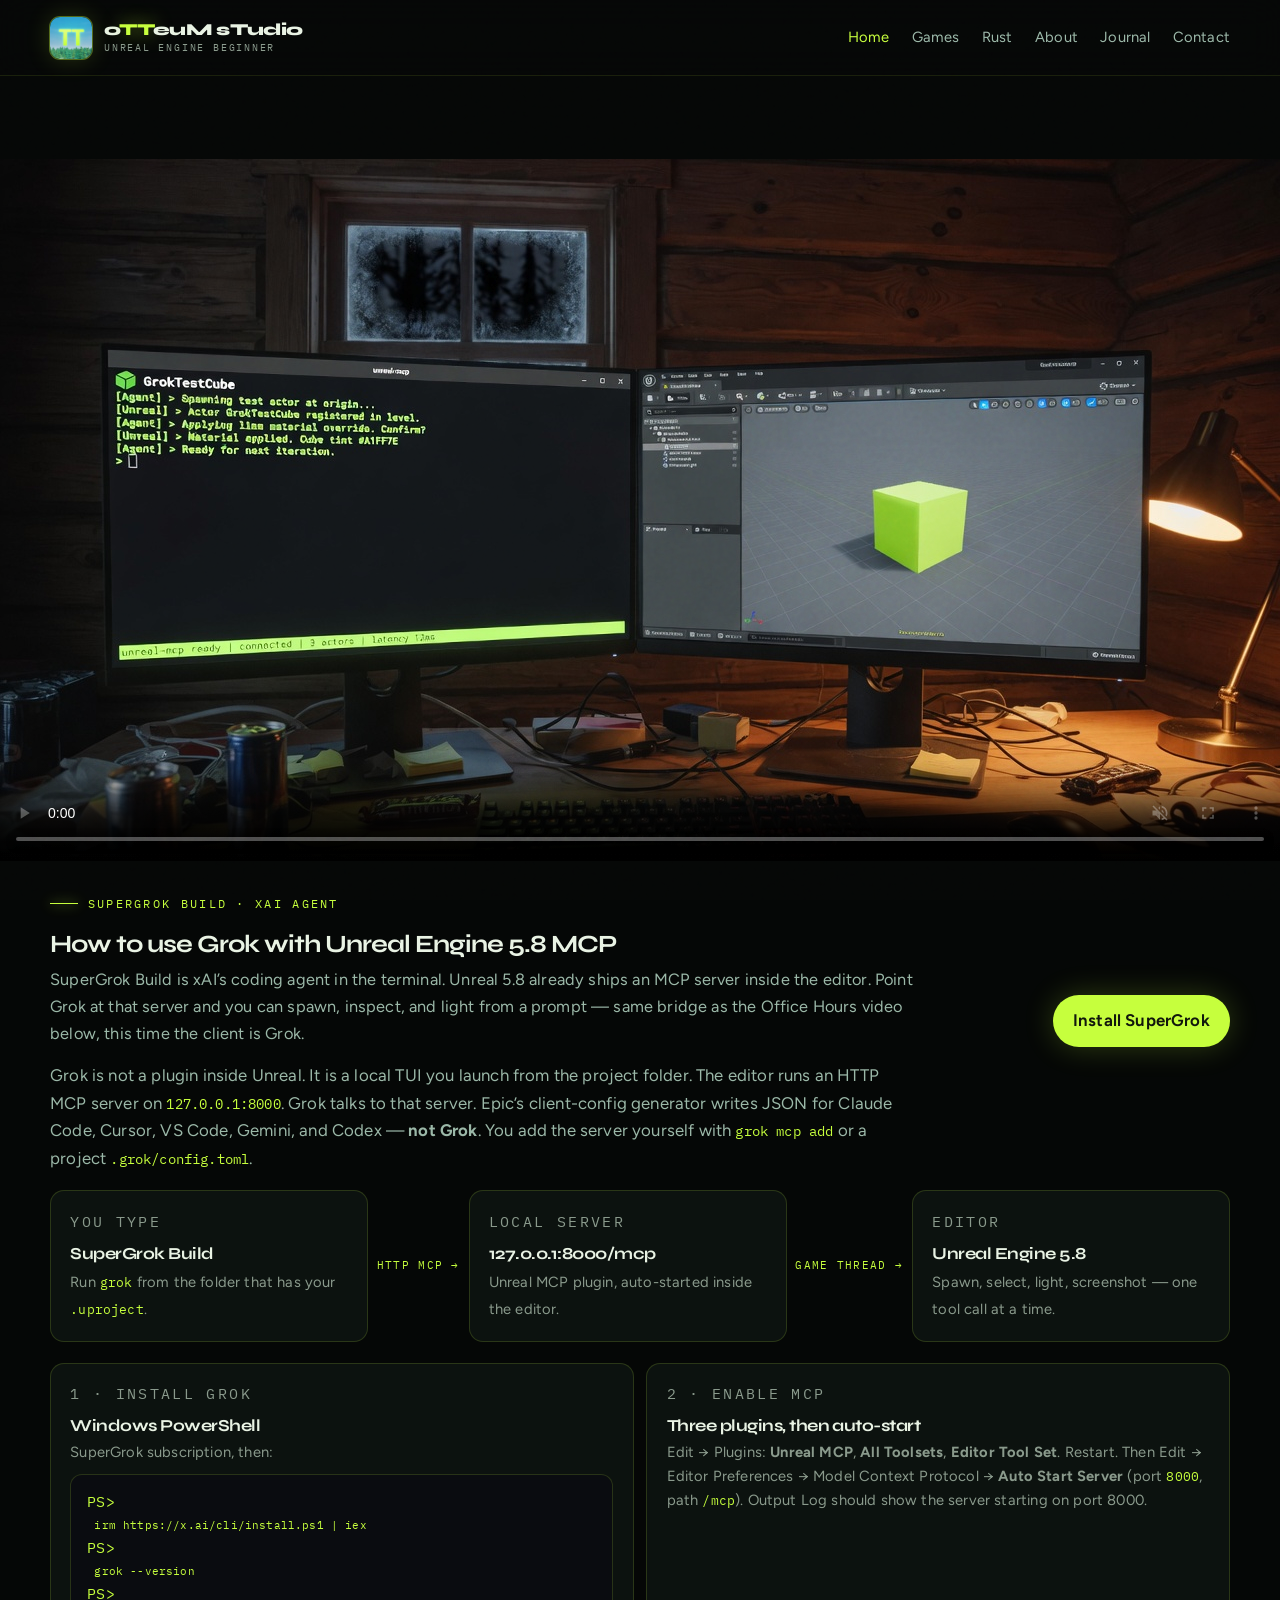
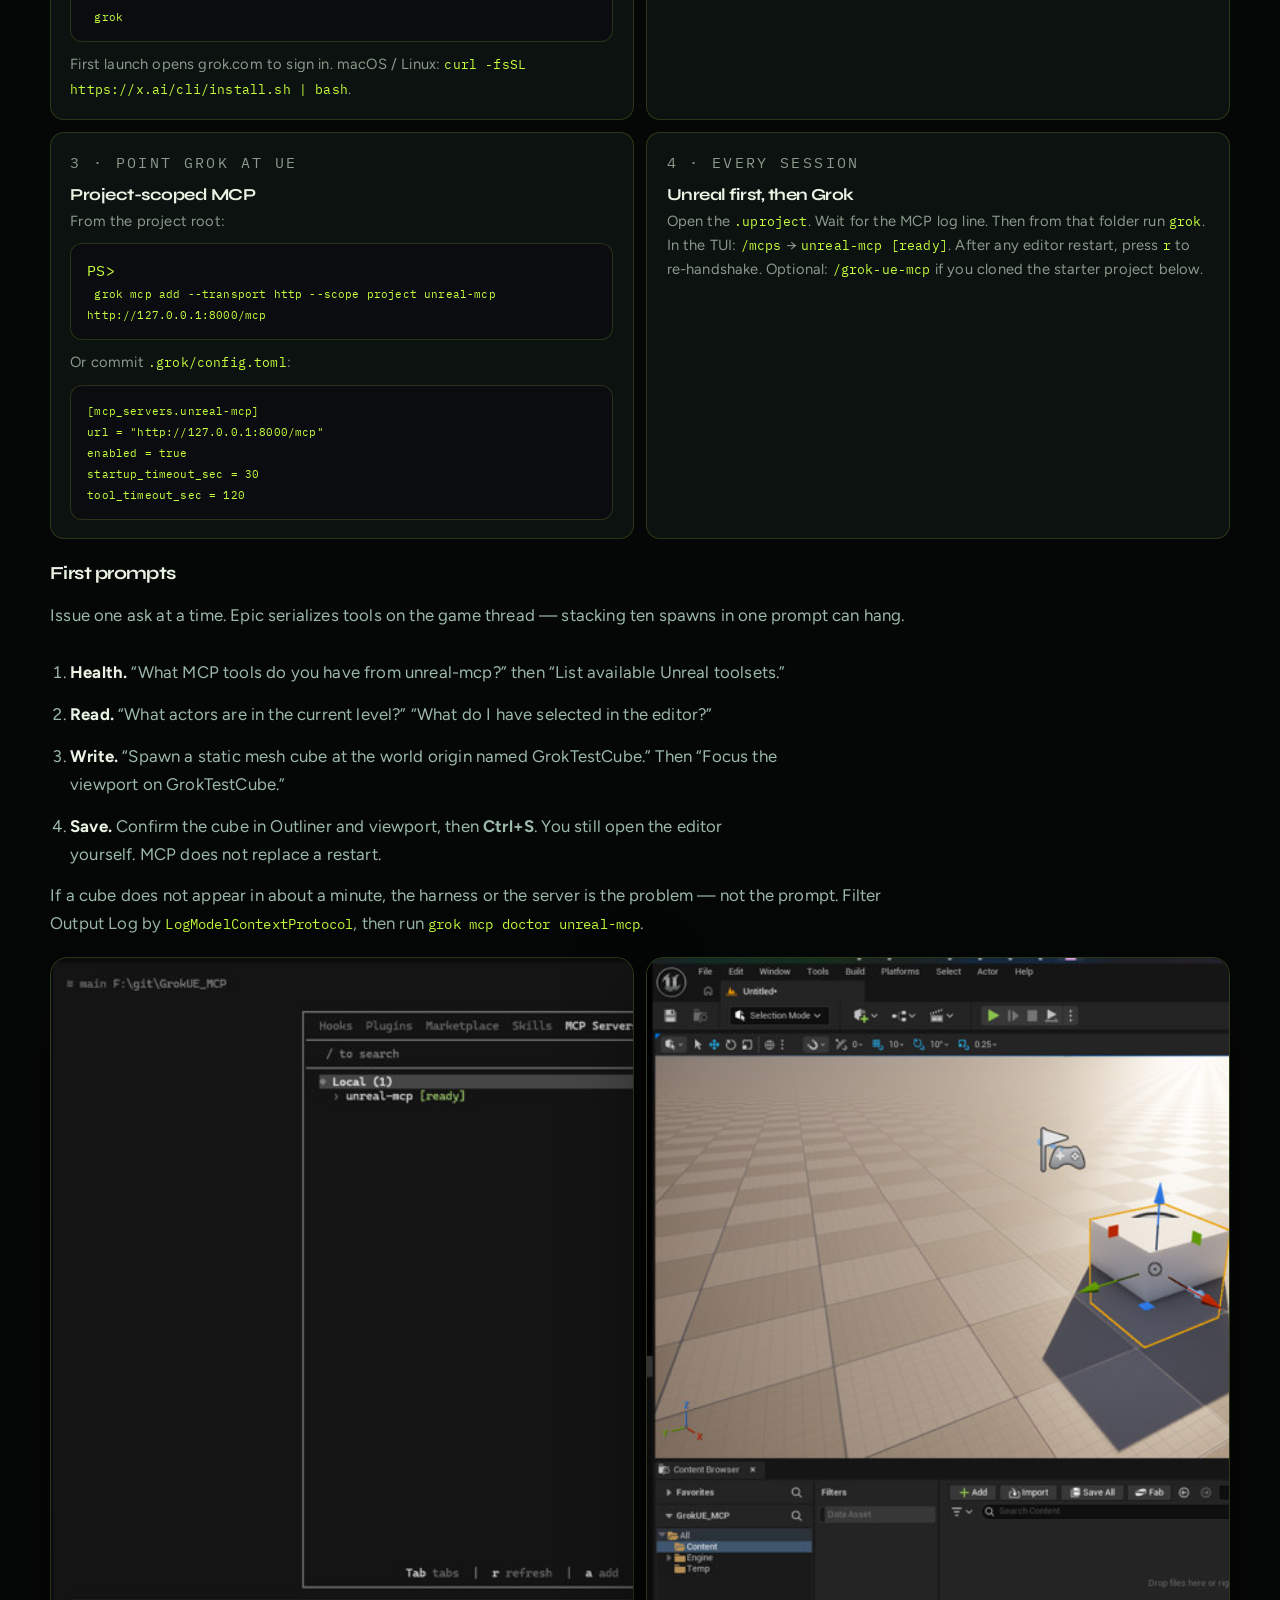
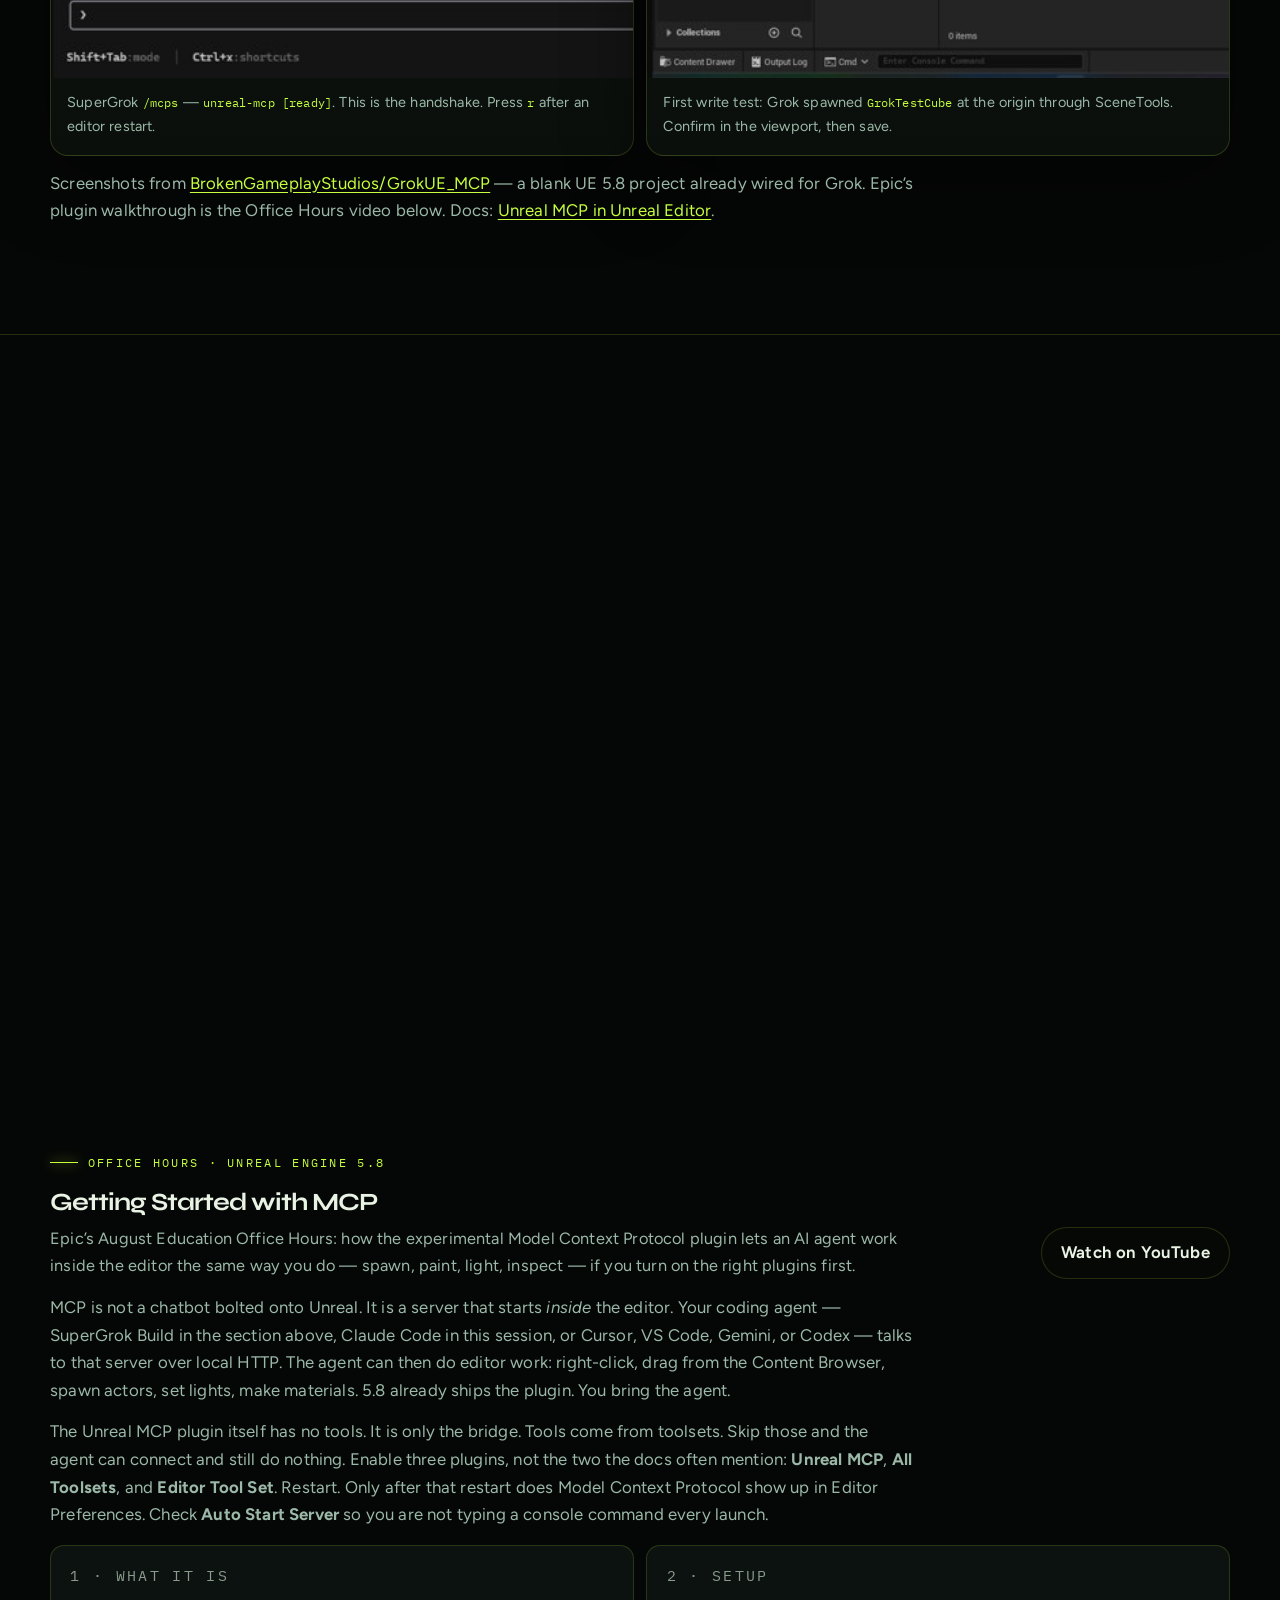
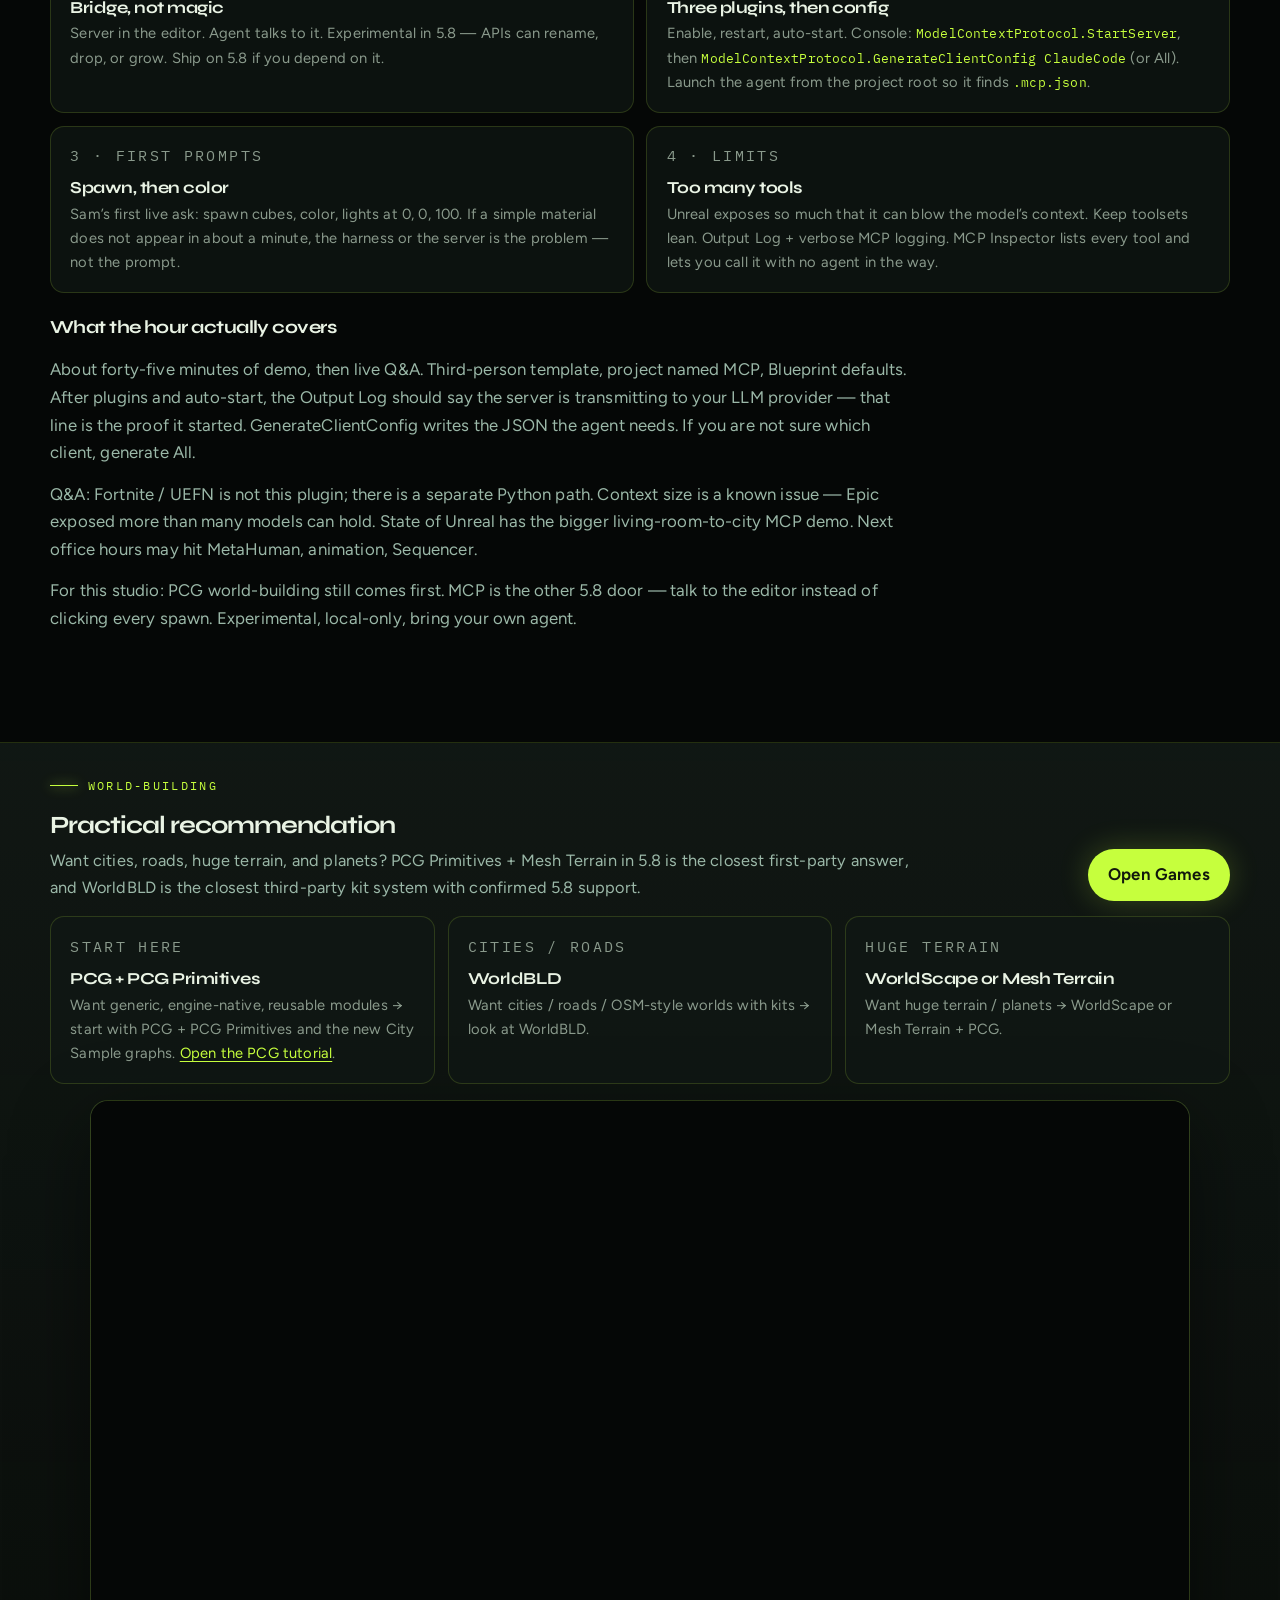
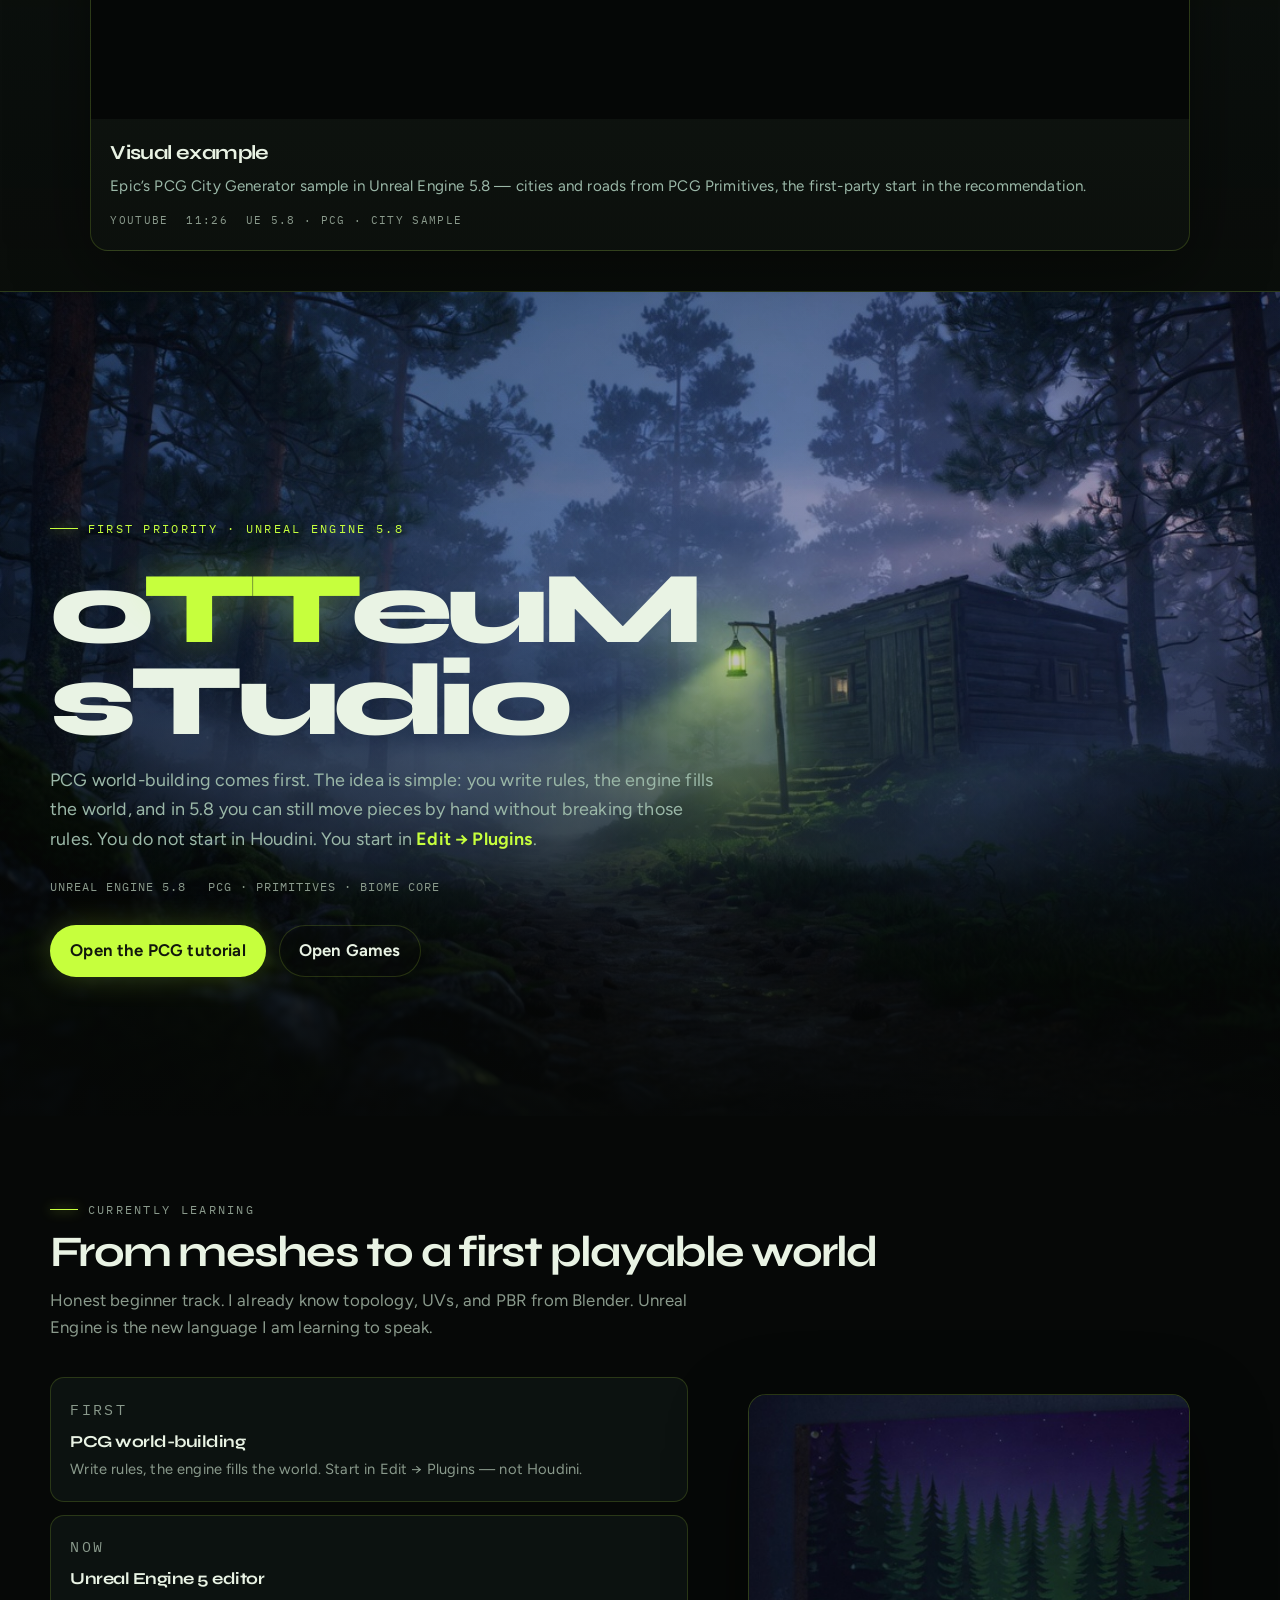
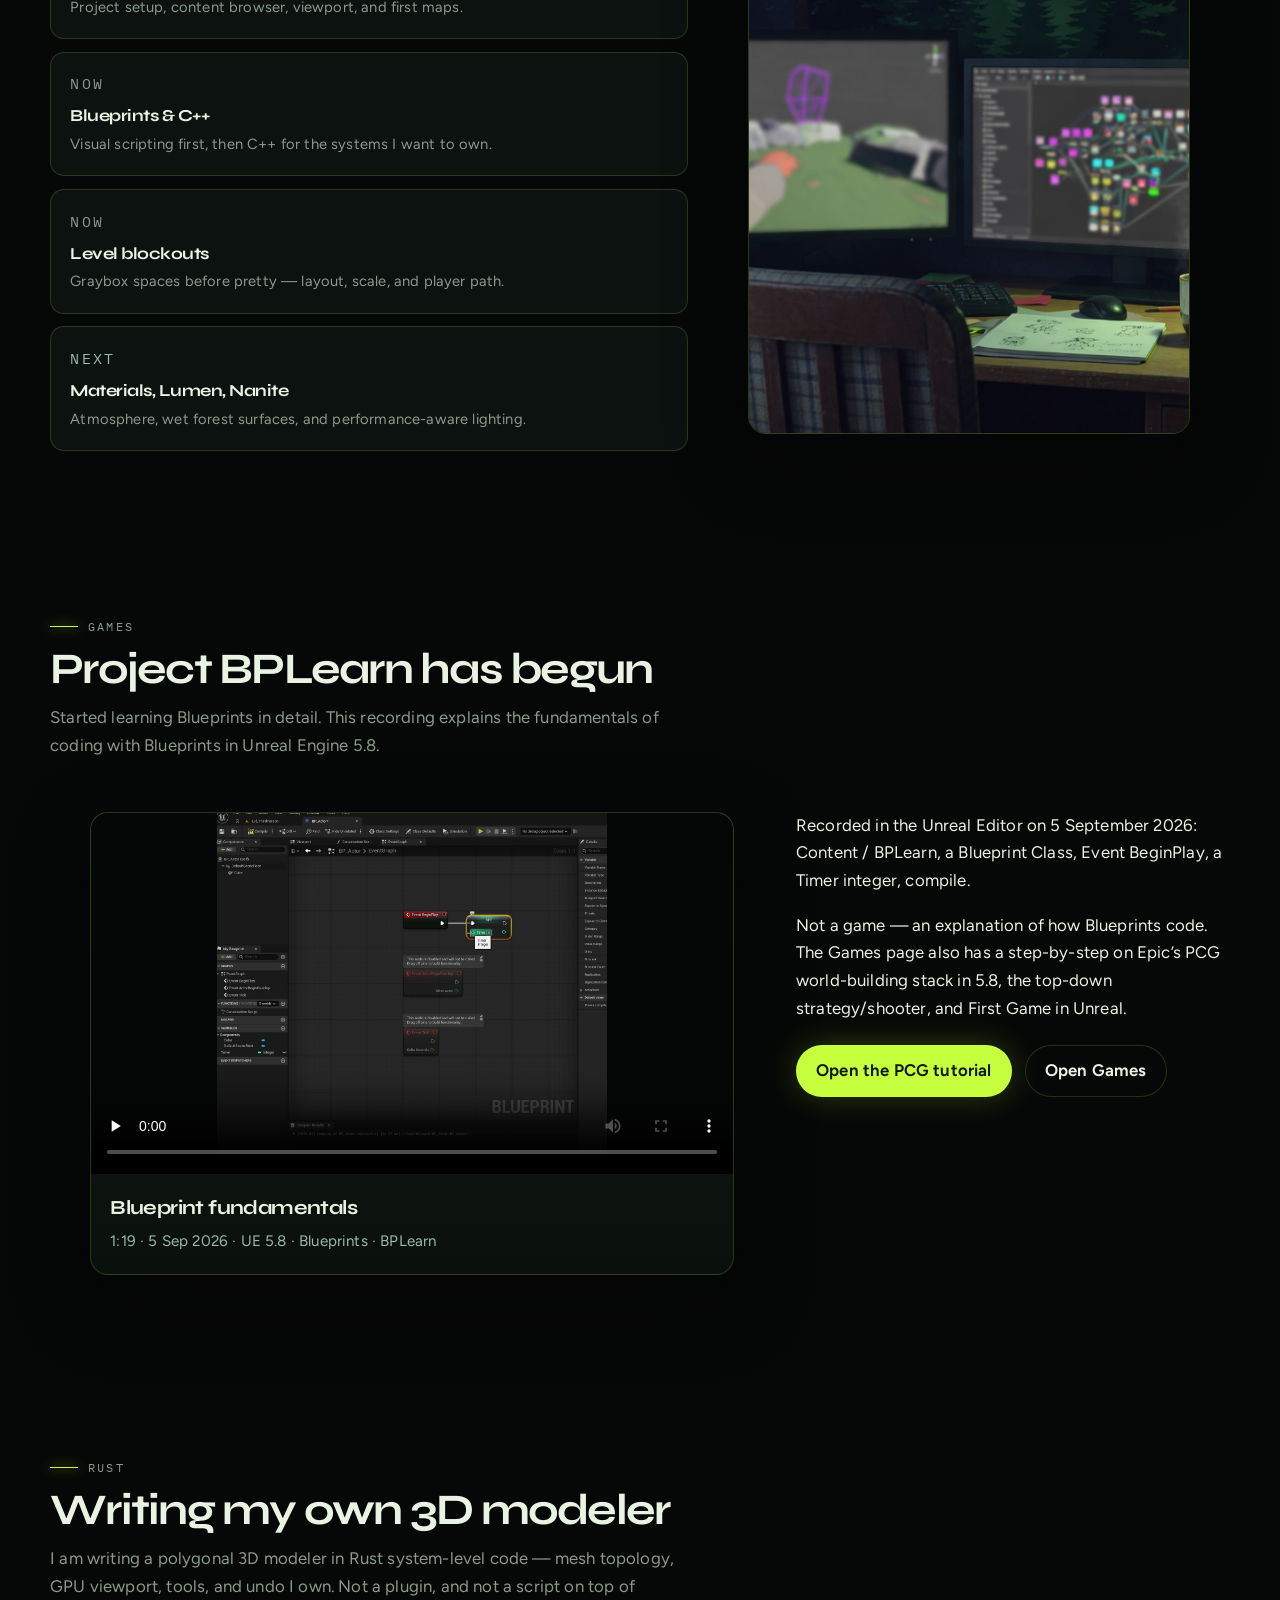
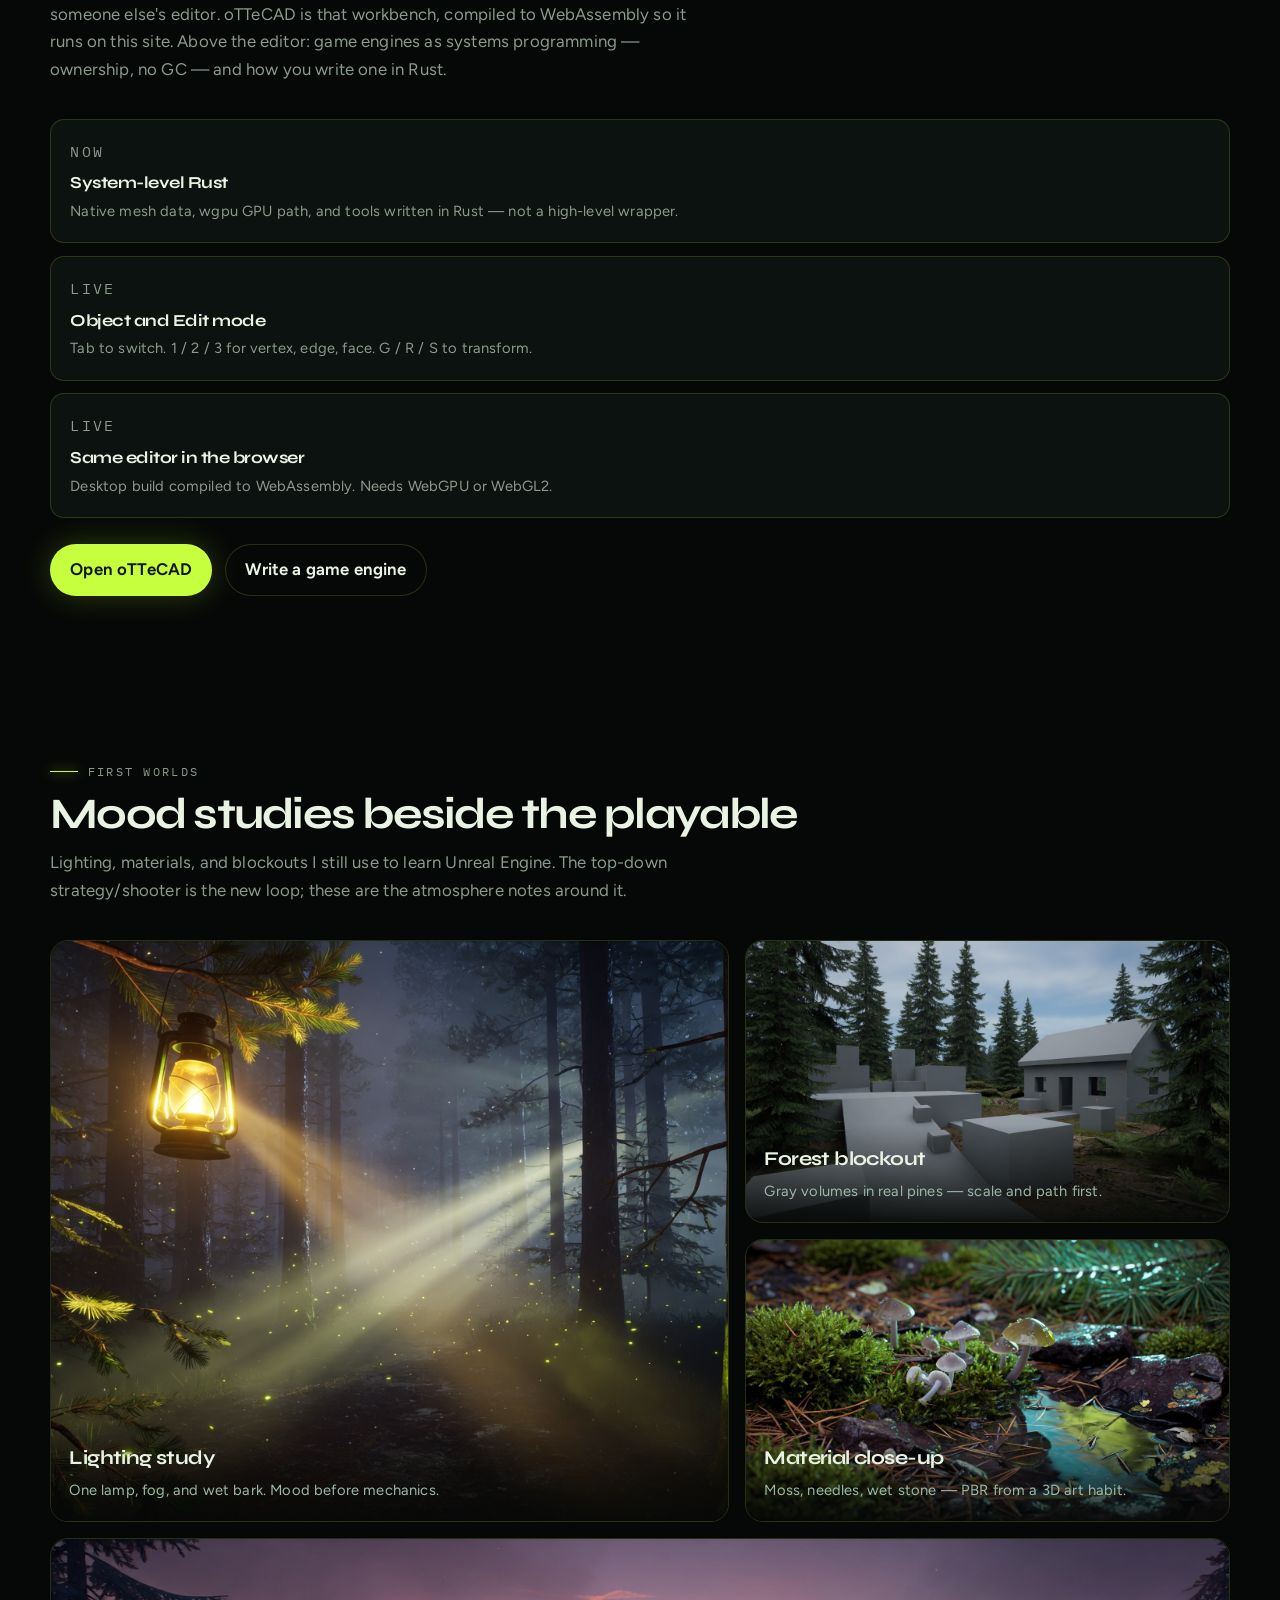
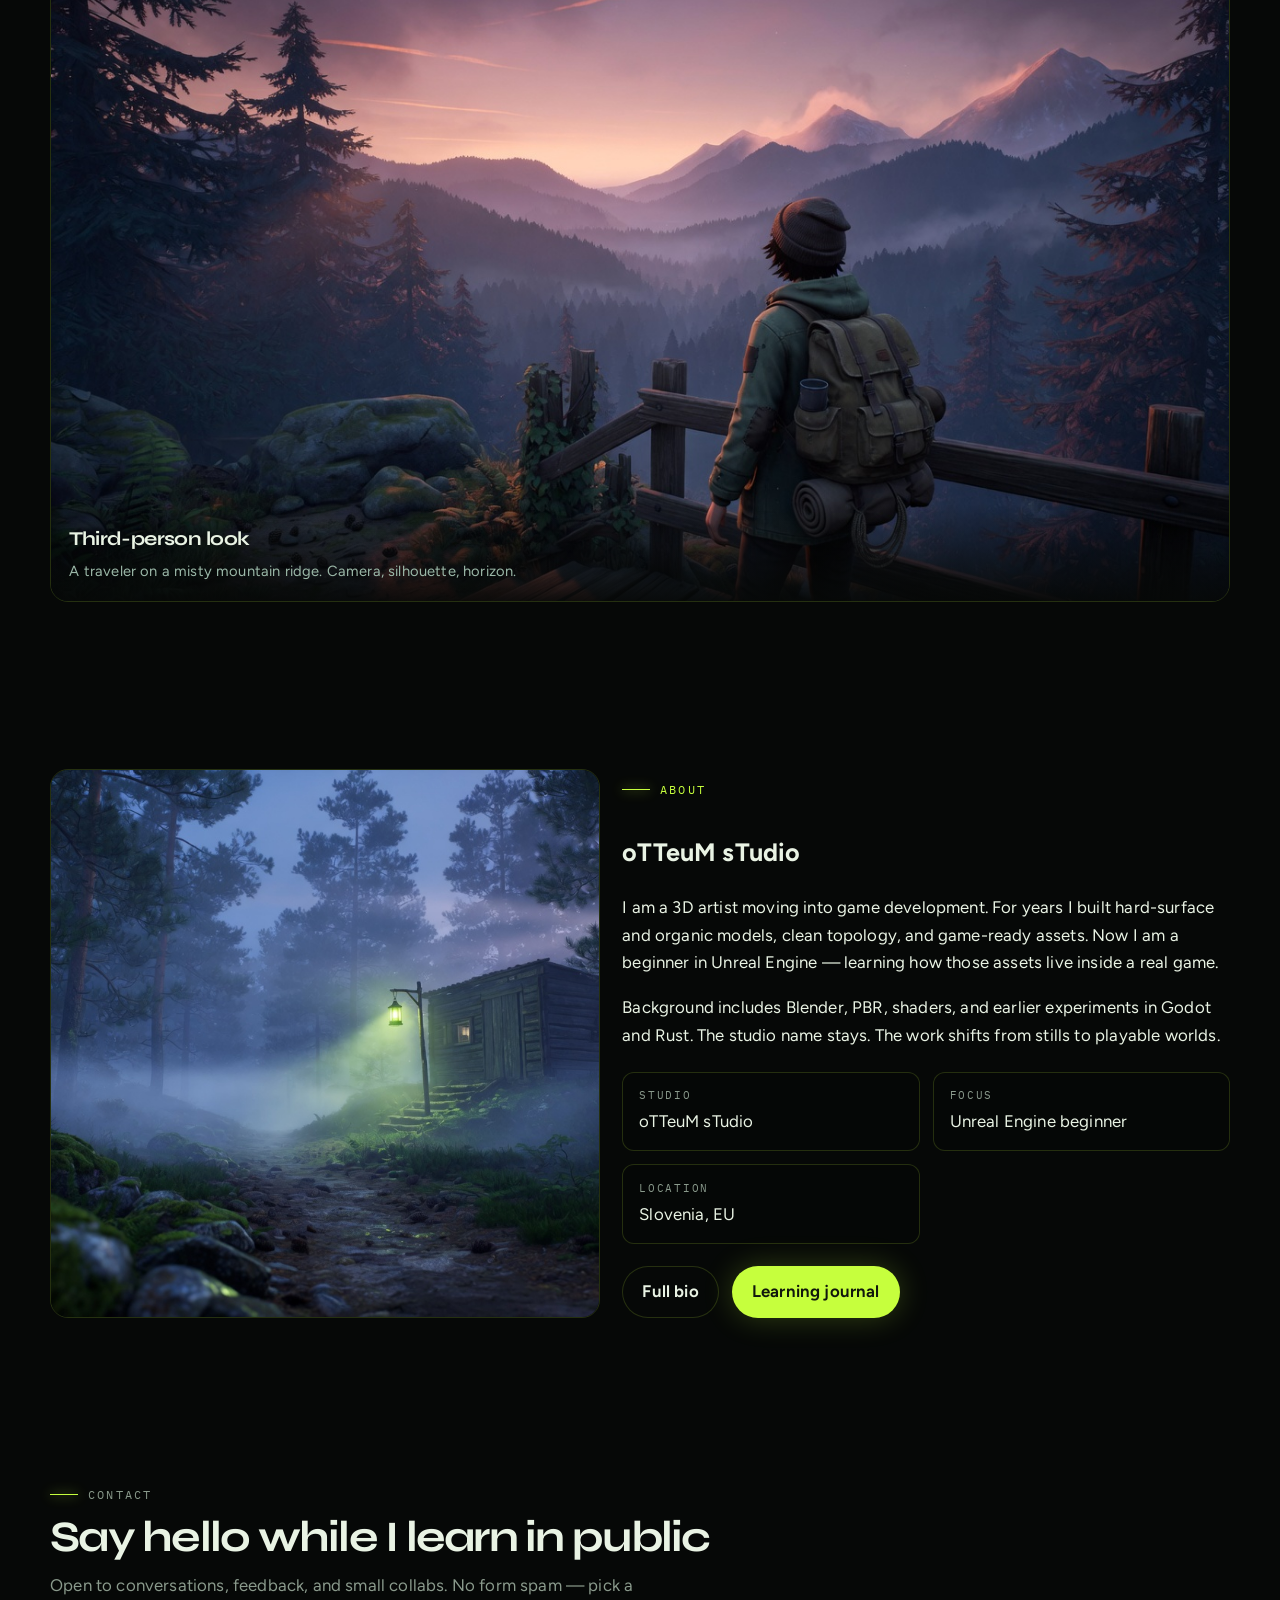
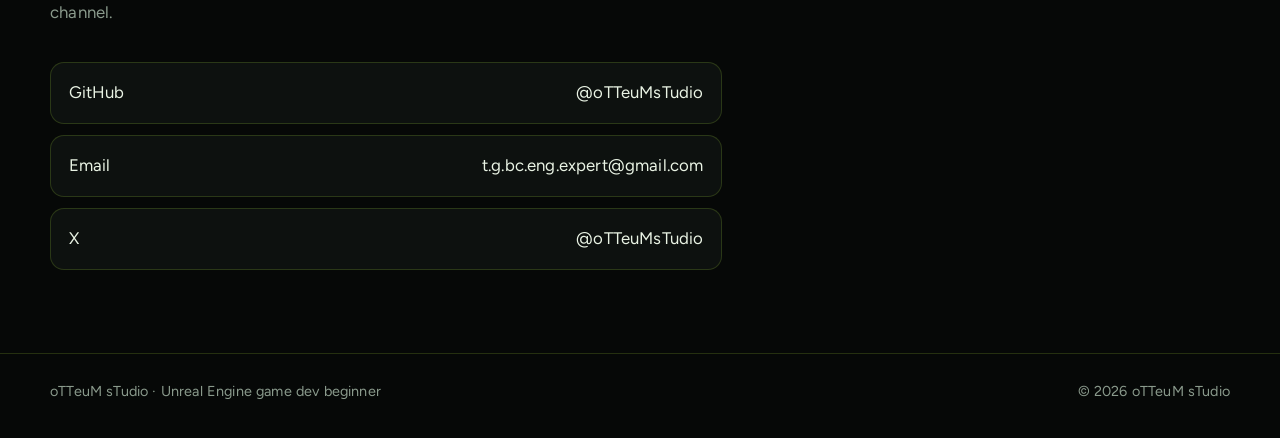
==== commit 7026c8ea: "Replace Renzora landing with a systems-programming engine guide" ====
--- a/index.html
+++ b/index.html
@@ -509,8 +509,8 @@
               mesh topology, GPU viewport, tools, and undo I own. Not a plugin,
               and not a script on top of someone else's editor. oTTeCAD is that
               workbench, compiled to WebAssembly so it runs on this site. Above
-              the editor: a Renzora-shaped engine page — Bevy 0.19, get the
-              editor, then how to build one.
+              the editor: game engines as systems programming — ownership, no
+              GC — and how you write one in Rust.
             </p>
           </div>
           <div class="path-list">
@@ -532,7 +532,7 @@
           </div>
           <div class="actions" style="margin-top: 1.6rem">
             <a class="btn btn-lime" href="rust/index.html">Open oTTeCAD</a>
-            <a class="btn btn-ghost" href="rust/index.html#engine">Renzora-style engine</a>
+            <a class="btn btn-ghost" href="rust/index.html#engine">Write a game engine</a>
           </div>
         </div>
       </section>
--- a/css/style.css
+++ b/css/style.css
@@ -1081,8 +1081,6 @@
   .clip-grid,
   .engine-systems,
   .engine-split,
-  .get-split,
-  .dl-grid,
   .stack-grid,
   .rec-grid,
   .mcp-explain .rec-grid,
@@ -1178,254 +1176,8 @@
   background: #08090d;
 }
 
-.engine-landing {
-  padding: 2.8rem 0 2.4rem;
-  background: #08090d;
-}
-
-.engine-landing h1 {
-  margin: 0.55rem 0 0.45rem;
-  font-family: var(--font-display);
-  font-size: clamp(2.6rem, 7vw, 5.4rem);
-  letter-spacing: -0.06em;
-  line-height: 0.92;
-  font-weight: 800;
-}
-
-.engine-sub {
-  margin: 0 0 0.85rem;
-  font-family: var(--font-mono);
-  font-size: 0.82rem;
-  letter-spacing: 0.16em;
-  text-transform: uppercase;
-  color: var(--lime);
-}
-
-.engine-landing .lede {
-  max-width: 40rem;
-}
-
-.engine-preview {
-  margin: 2rem 0 0;
-  border: 1px solid var(--line);
-  border-radius: 16px;
-  overflow: hidden;
-  background: #0c0e14;
-  box-shadow: var(--shadow);
-}
-
-.engine-preview img {
-  width: 100%;
-  height: auto;
-  display: block;
-}
-
-.engine-preview figcaption {
-  margin: 0;
-  padding: 0.85rem 1.1rem 1rem;
-  color: var(--mist);
-  font-size: 0.92rem;
-  border-top: 1px solid var(--line);
-}
-
-.engine-get {
-  padding: 0.6rem 0 3.2rem;
-  border-bottom: 1px solid var(--line);
-  background: #08090d;
-}
-
-.get-split {
-  display: grid;
-  grid-template-columns: 1.05fr 1fr;
-  gap: 1rem;
-  align-items: start;
-}
-
-.get-card {
-  padding: 1.2rem 1.25rem 1.3rem;
-  border: 1px solid var(--line);
-  border-radius: 16px;
-  background: var(--panel);
-}
-
-.get-card.recommended {
-  box-shadow: 0 0 0 1px var(--lime), 0 0 28px rgba(198, 255, 61, 0.12);
-}
-
-.get-card h3 {
-  margin: 0.15rem 0 0.45rem;
-  font-family: var(--font-display);
-  font-size: 1.35rem;
-  letter-spacing: -0.04em;
-}
-
-.get-card > p {
-  margin: 0;
-  color: var(--mist);
-  font-size: 0.95rem;
-}
-
-.get-flag {
-  margin: 0 0 0.55rem;
-  font-family: var(--font-mono);
-  font-size: 0.66rem;
-  letter-spacing: 0.14em;
-  text-transform: uppercase;
-  color: var(--lime);
-}
-
-.get-note {
-  margin: 0.75rem 0 0;
-  color: var(--muted);
-  font-size: 0.88rem;
-}
-
-.get-note strong {
-  color: var(--text);
-  font-weight: 650;
-}
-
-.get-note .ext,
-.get-else a {
-  color: var(--lime);
-  text-decoration: underline;
-  text-underline-offset: 0.18em;
-}
-
-.get-note code {
-  font-family: var(--font-mono);
-  font-size: 0.86em;
-  color: var(--lime);
-}
-
-.term {
-  margin: 0.9rem 0 0;
-  padding: 0.9rem 1rem;
-  overflow: auto;
-  max-width: 100%;
-  background: #0a0c10;
-  border: 1px solid var(--line);
-  border-radius: 12px;
-  font-family: var(--font-mono);
-  font-size: 0.78rem;
-  line-height: 1.7;
-  color: var(--text);
-  white-space: pre-wrap;
-  overflow-wrap: anywhere;
-}
-
-.term .prompt {
-  color: var(--lime);
-  margin-right: 0.4rem;
-}
-
-.term .cm {
-  color: var(--muted);
-}
-
-.channel {
-  display: inline-flex;
-  margin-bottom: 0.75rem;
-  padding: 0.16rem;
-  border: 1px solid var(--line);
-  border-radius: 999px;
-  background: #0a0c10;
-}
-
-.channel input {
-  position: absolute;
-  opacity: 0;
-  width: 1px;
-  height: 1px;
-}
-
-.channel label {
-  padding: 0.32rem 0.9rem;
-  border-radius: 999px;
-  font-size: 0.82rem;
-  font-weight: 600;
-  color: var(--mist);
-  cursor: pointer;
-}
-
-.channel input:focus-visible + label {
-  outline: 2px solid var(--lime);
-  outline-offset: 2px;
-}
-
-.channel input:checked + label {
-  background: var(--lime);
-  color: #11170c;
-}
-
-.dl-nightly {
-  display: none;
-}
-
-.get-card:has(#ch-nightly:checked) .dl-stable {
-  display: none;
-}
-
-.get-card:has(#ch-nightly:checked) .dl-nightly {
-  display: block;
-}
-
-.dl-grid {
-  display: grid;
-  grid-template-columns: 1fr 1fr;
-  gap: 0.55rem;
-}
-
-.dl-card {
-  display: flex;
-  align-items: center;
-  justify-content: space-between;
-  gap: 0.6rem;
-  min-height: 4.2rem;
-  padding: 0.7rem 0.85rem;
-  border: 1px solid var(--line);
-  border-radius: 12px;
-  background: #0c110d;
-}
-
-.dl-card strong {
-  display: block;
-  font-family: var(--font-display);
-  letter-spacing: -0.03em;
-}
-
-.dl-card span span {
-  display: block;
-  color: var(--muted);
-  font-size: 0.78rem;
-}
-
-.dl-go {
-  flex-shrink: 0;
-  font-size: 0.78rem;
-  font-weight: 650;
-  color: var(--lime);
-}
-
-.dl-card:hover {
-  border-color: rgba(198, 255, 61, 0.45);
-}
-
-.dl-card.is-off .dl-go,
-.dl-card.is-off {
-  color: var(--muted);
-}
-
-.get-else {
-  margin: 1.2rem 0 0;
-  color: var(--muted);
-  font-size: 0.9rem;
-}
-
 #engine,
-#install,
-#downloads,
-#build,
+#write,
 #editor {
   scroll-margin-top: var(--nav-h);
 }
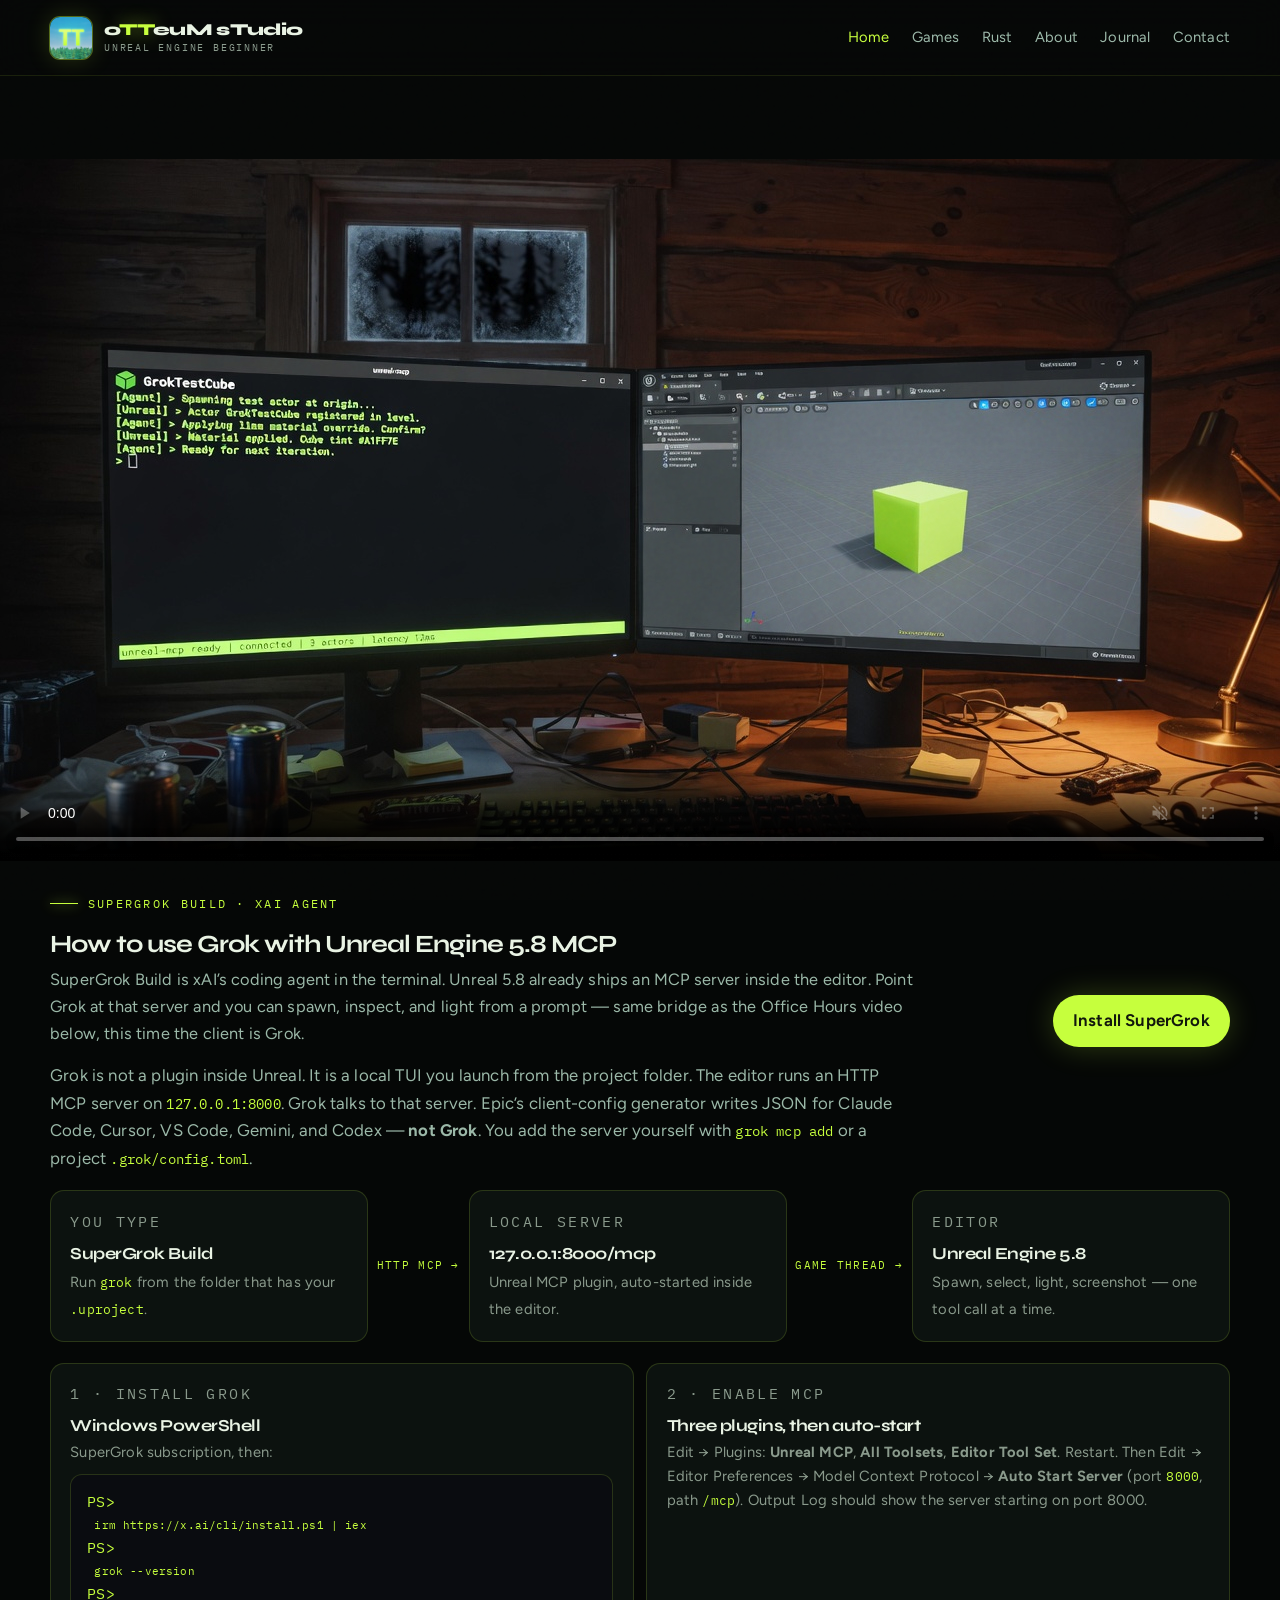
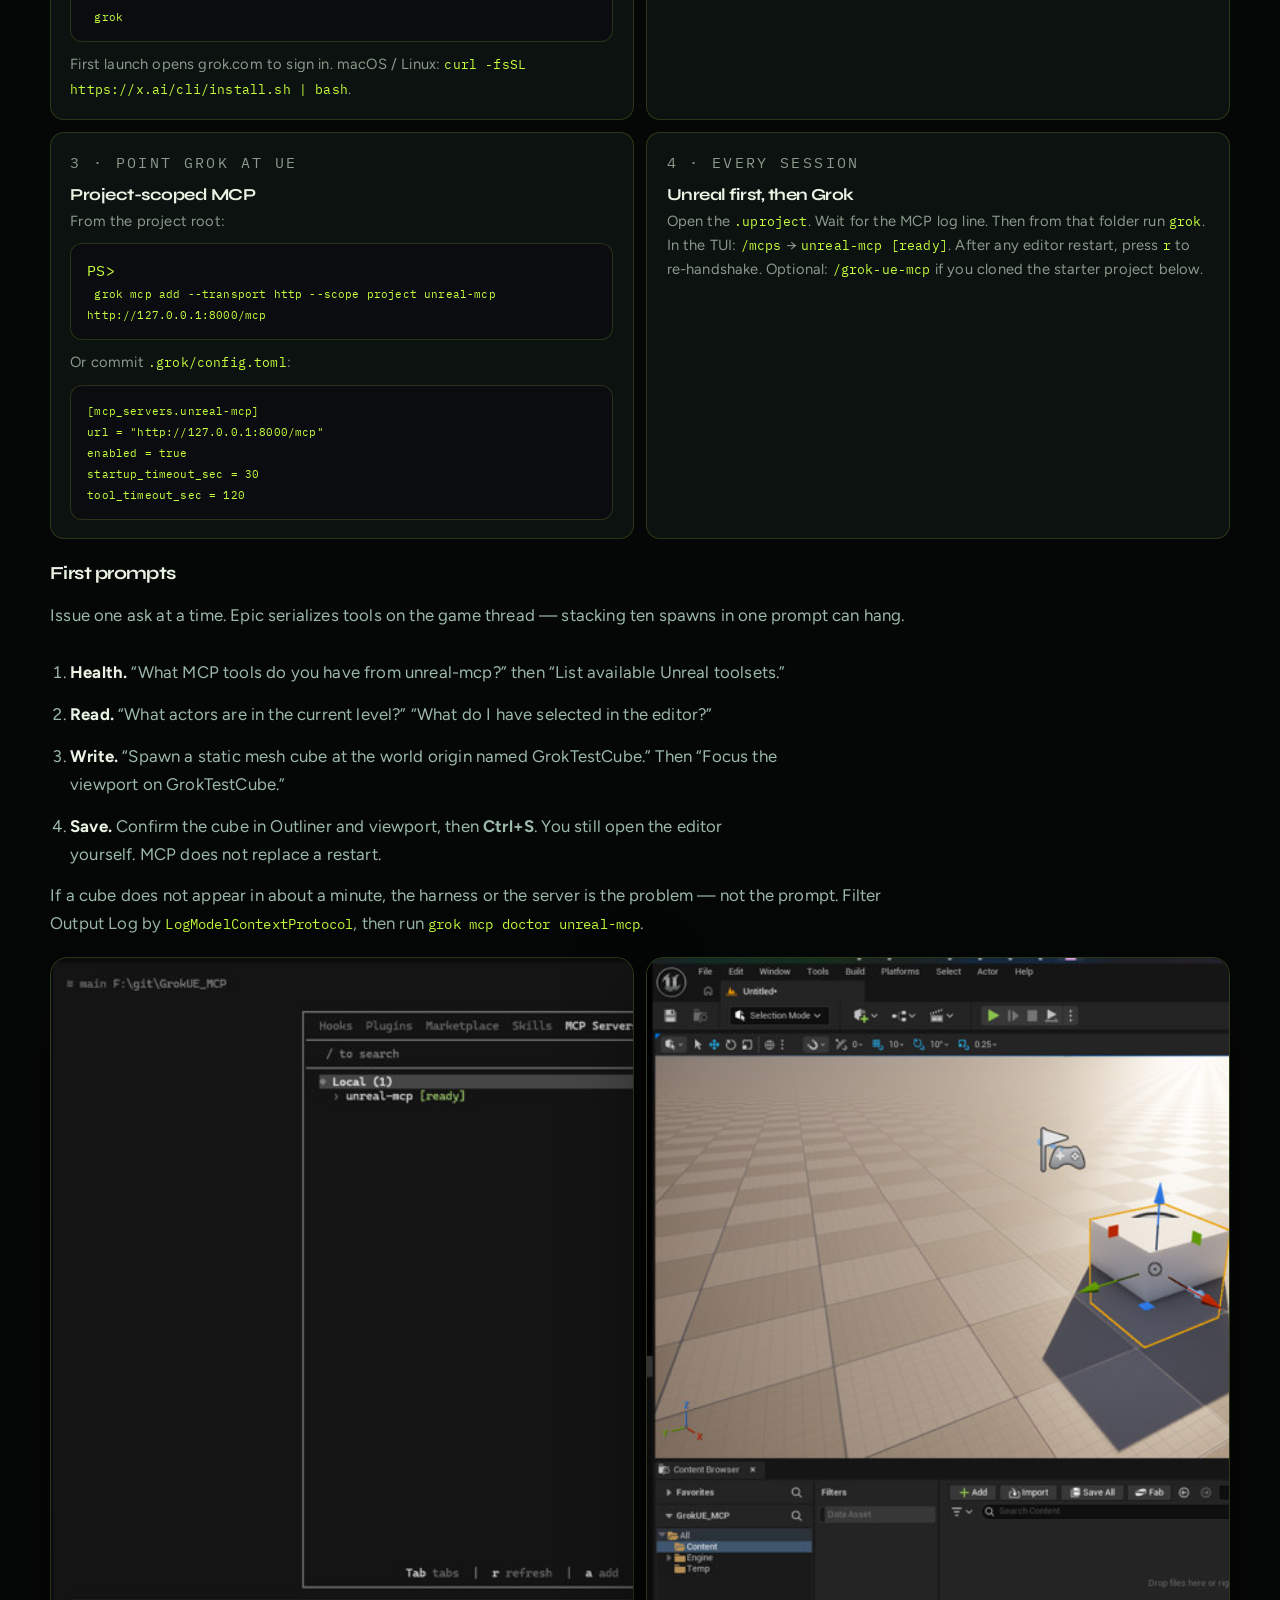
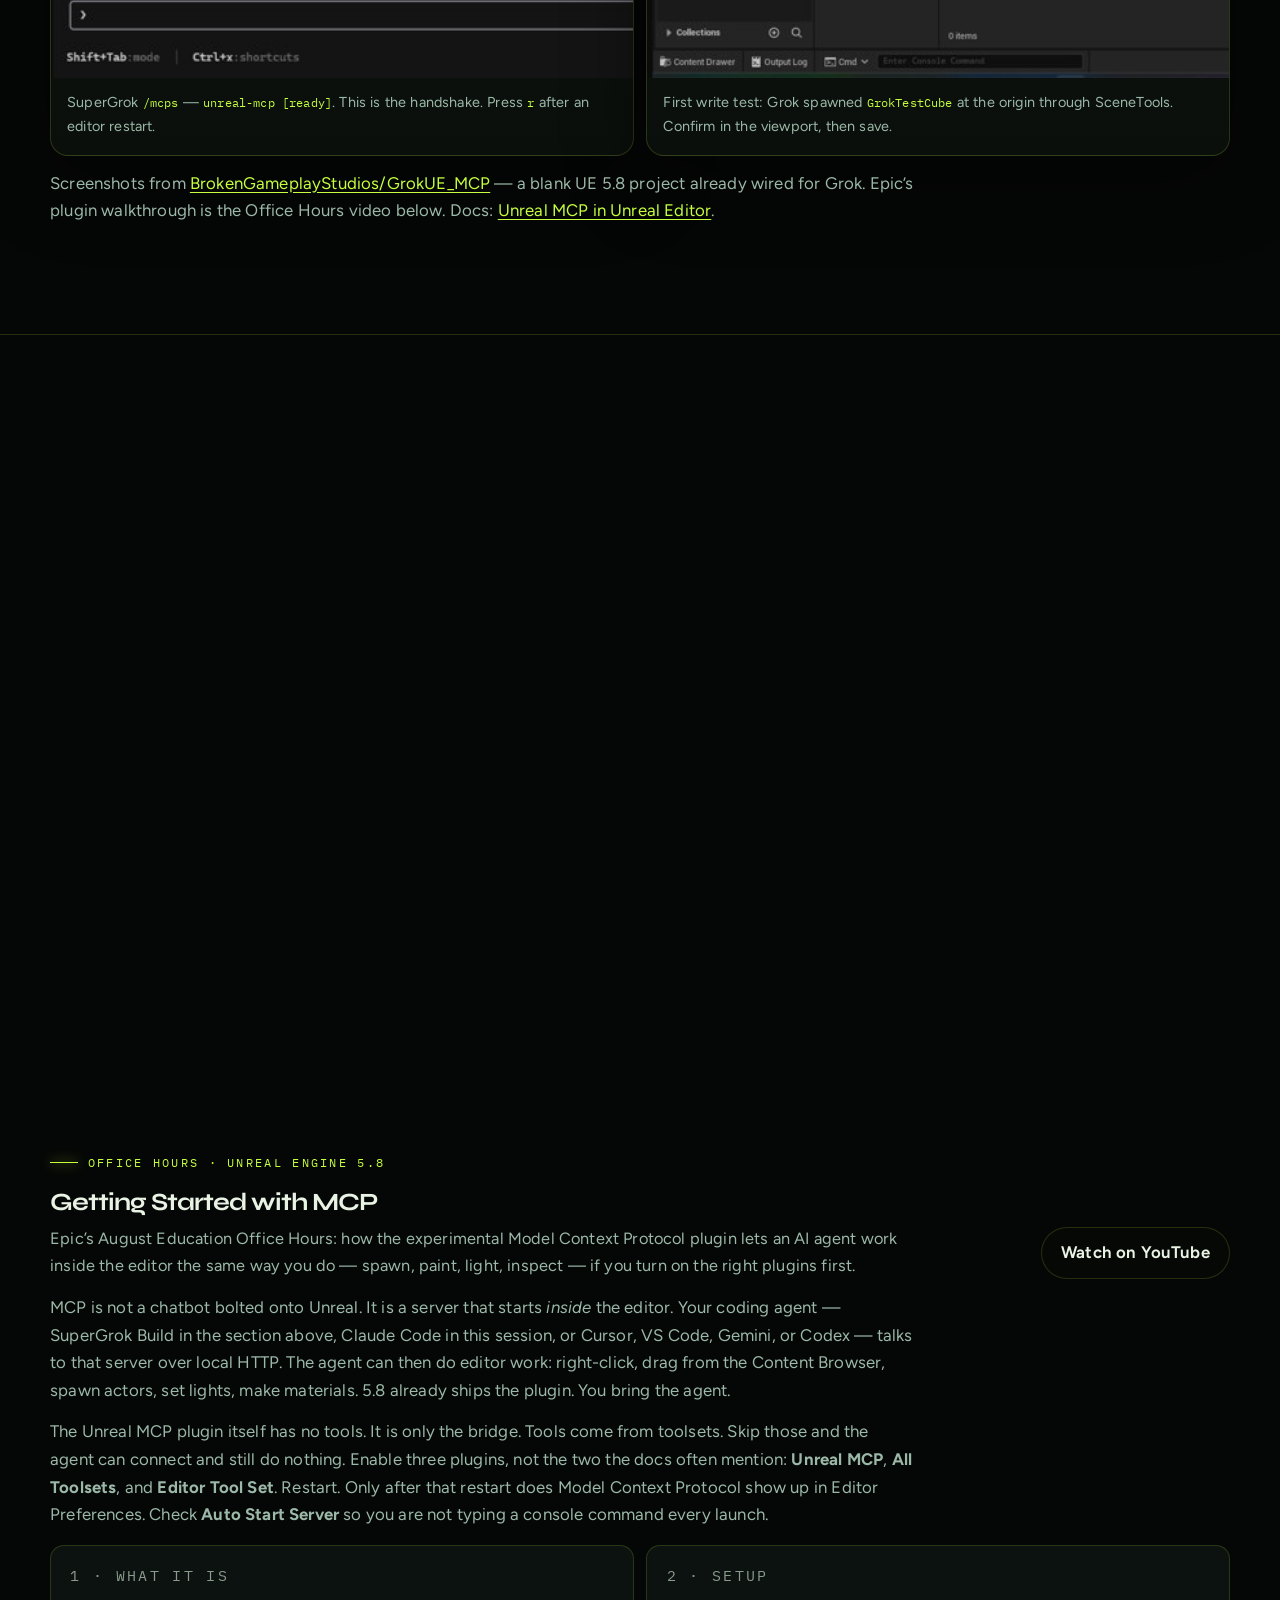
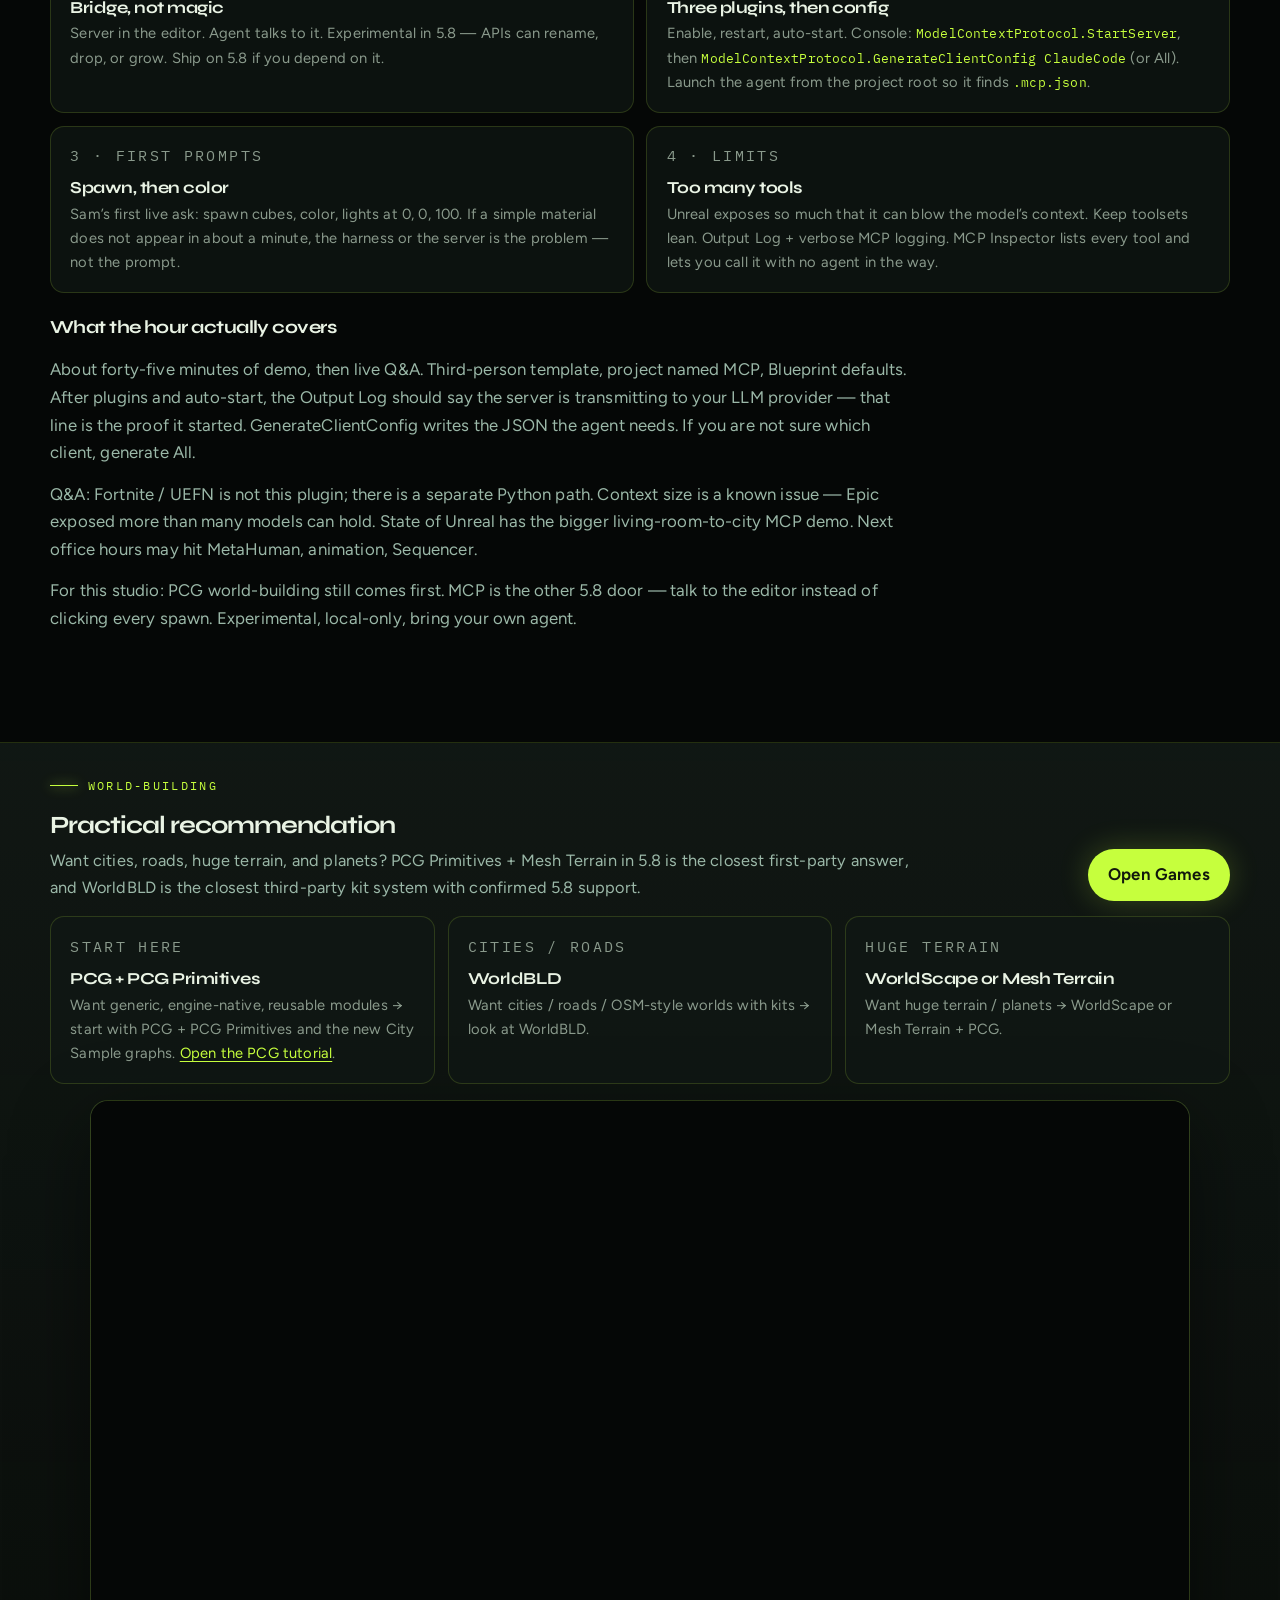
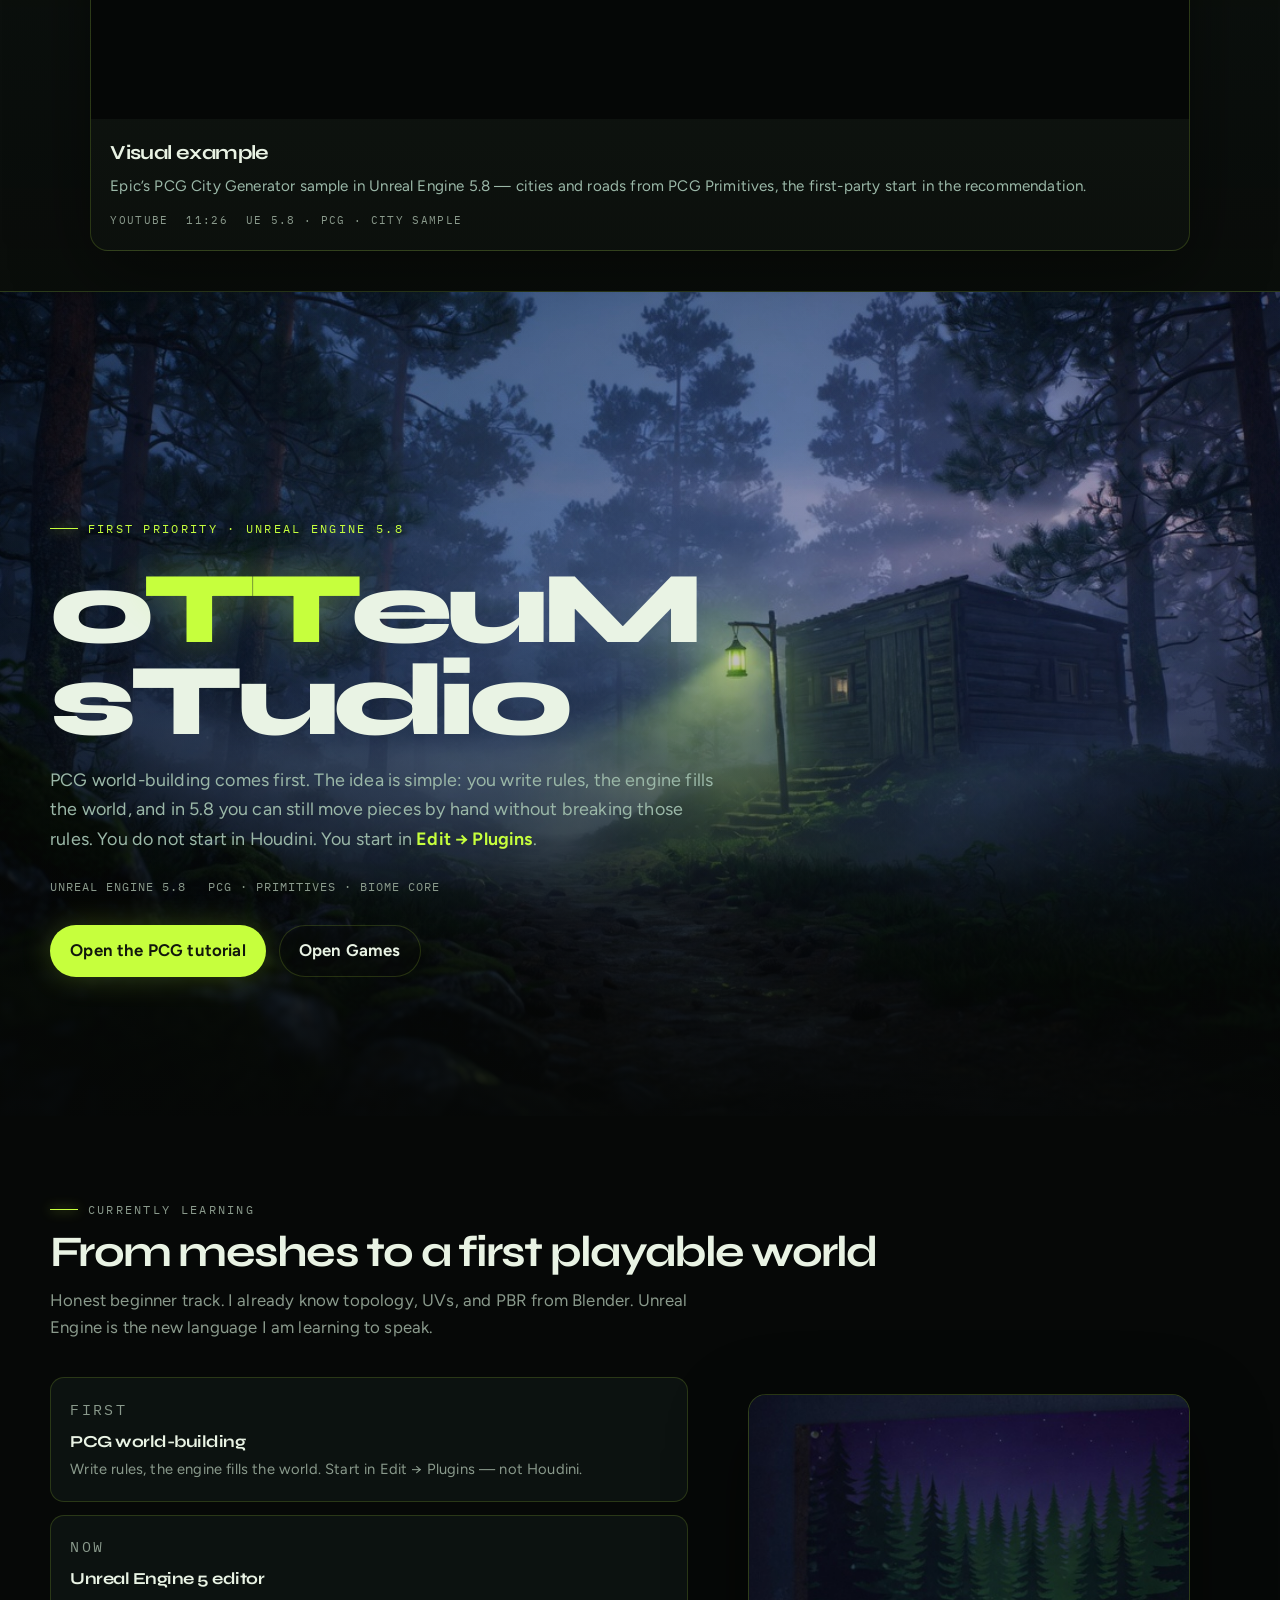
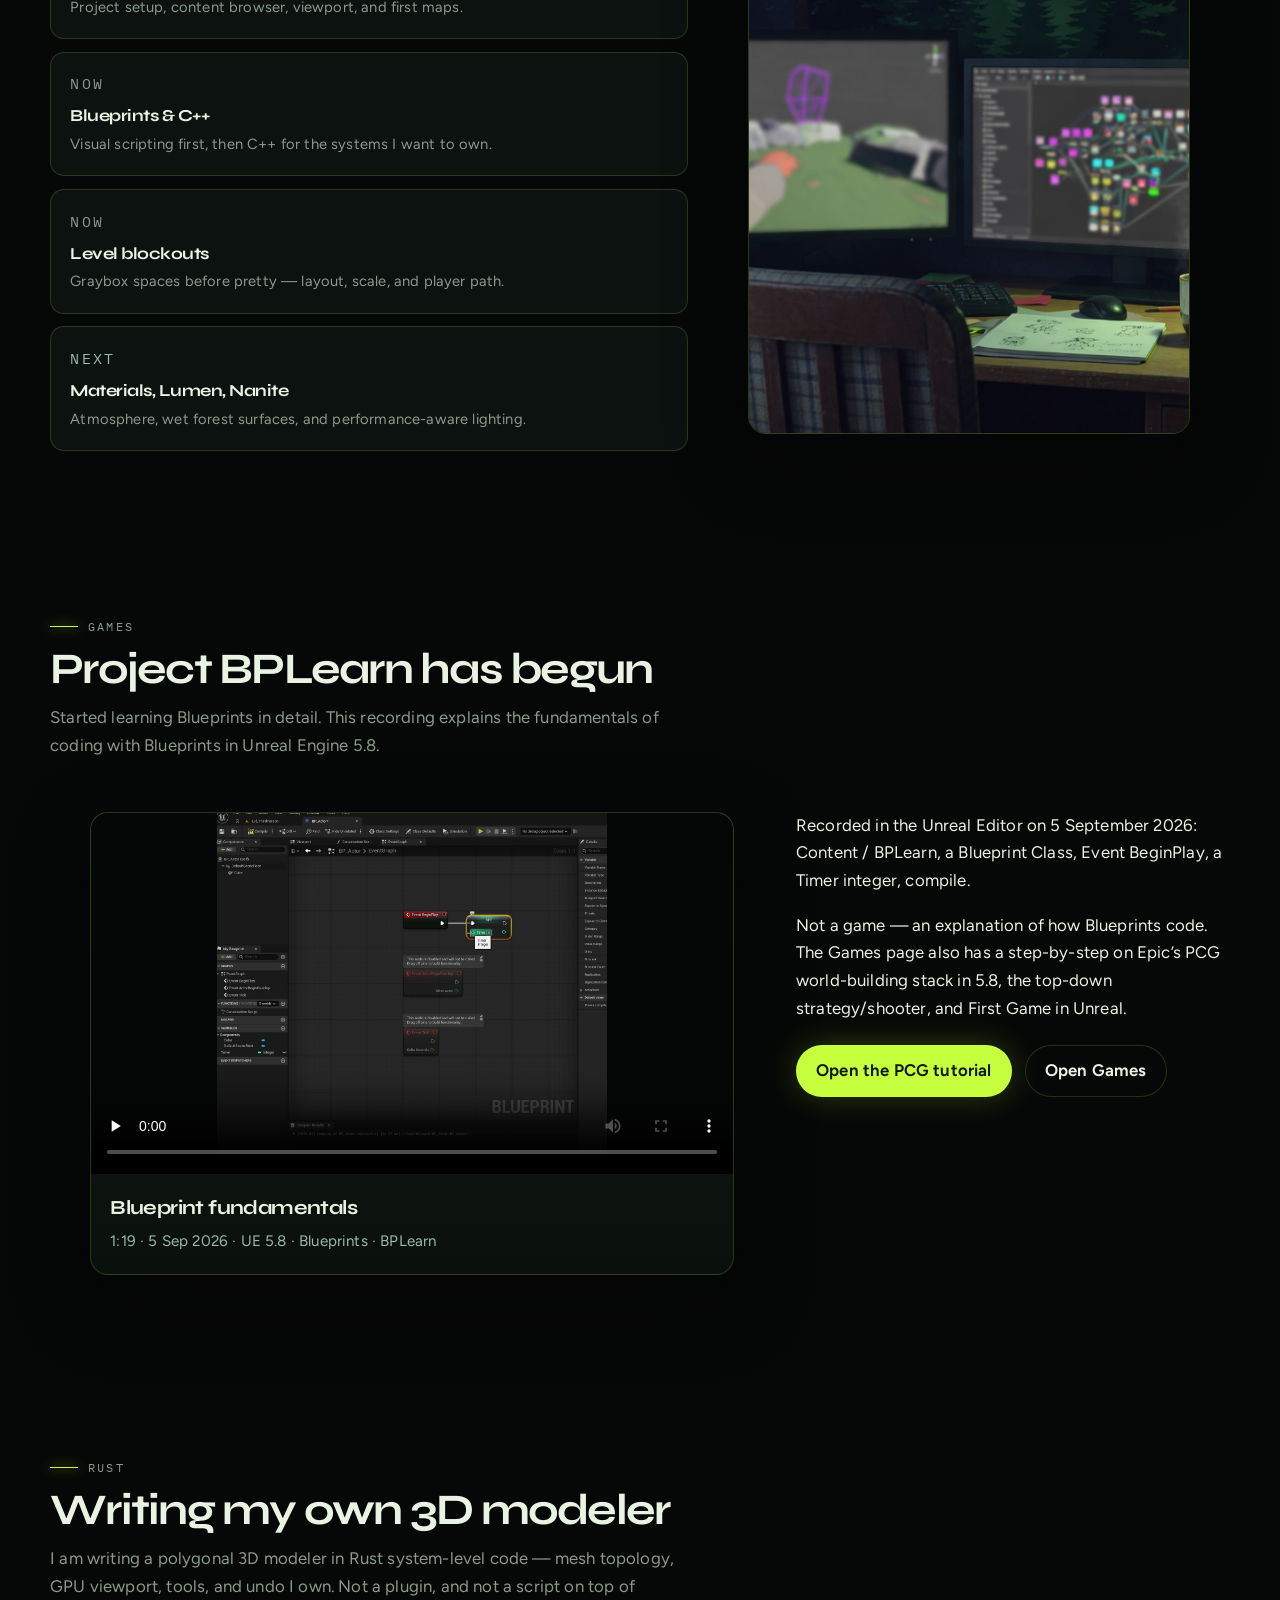
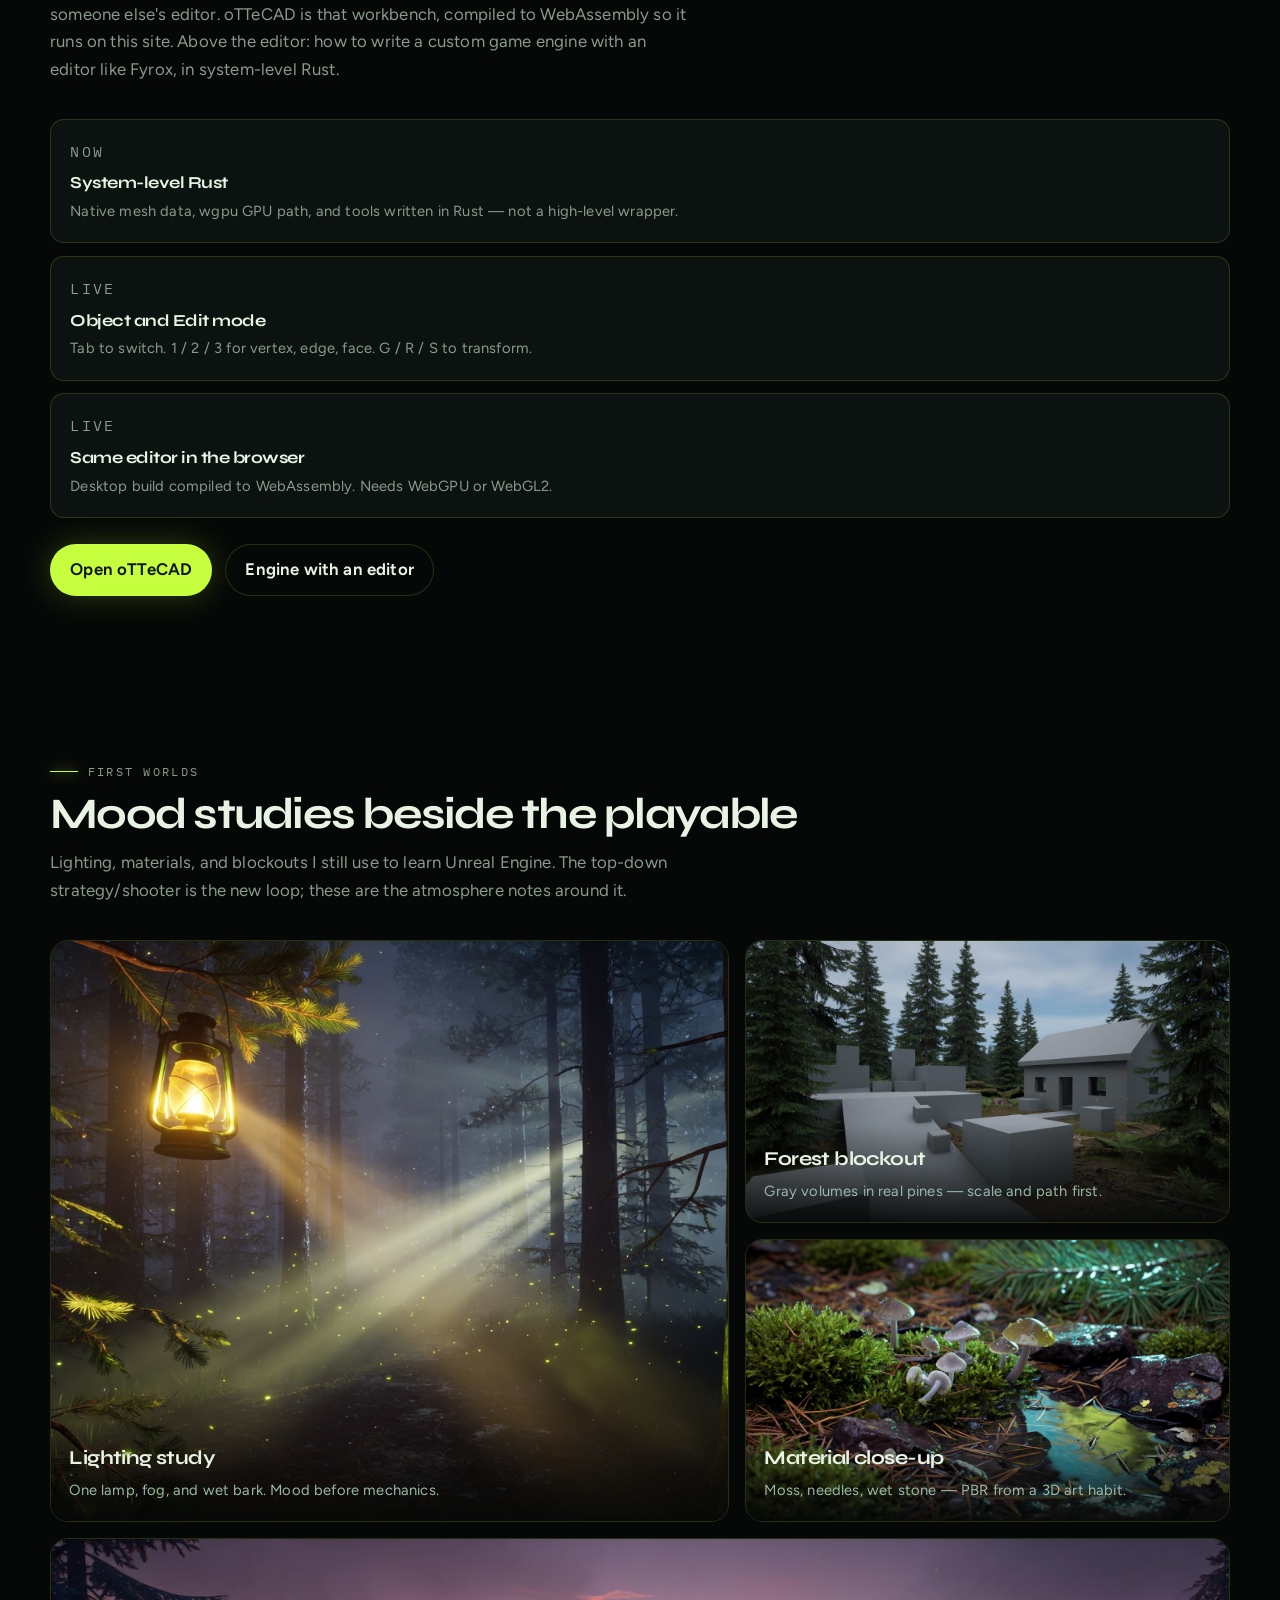
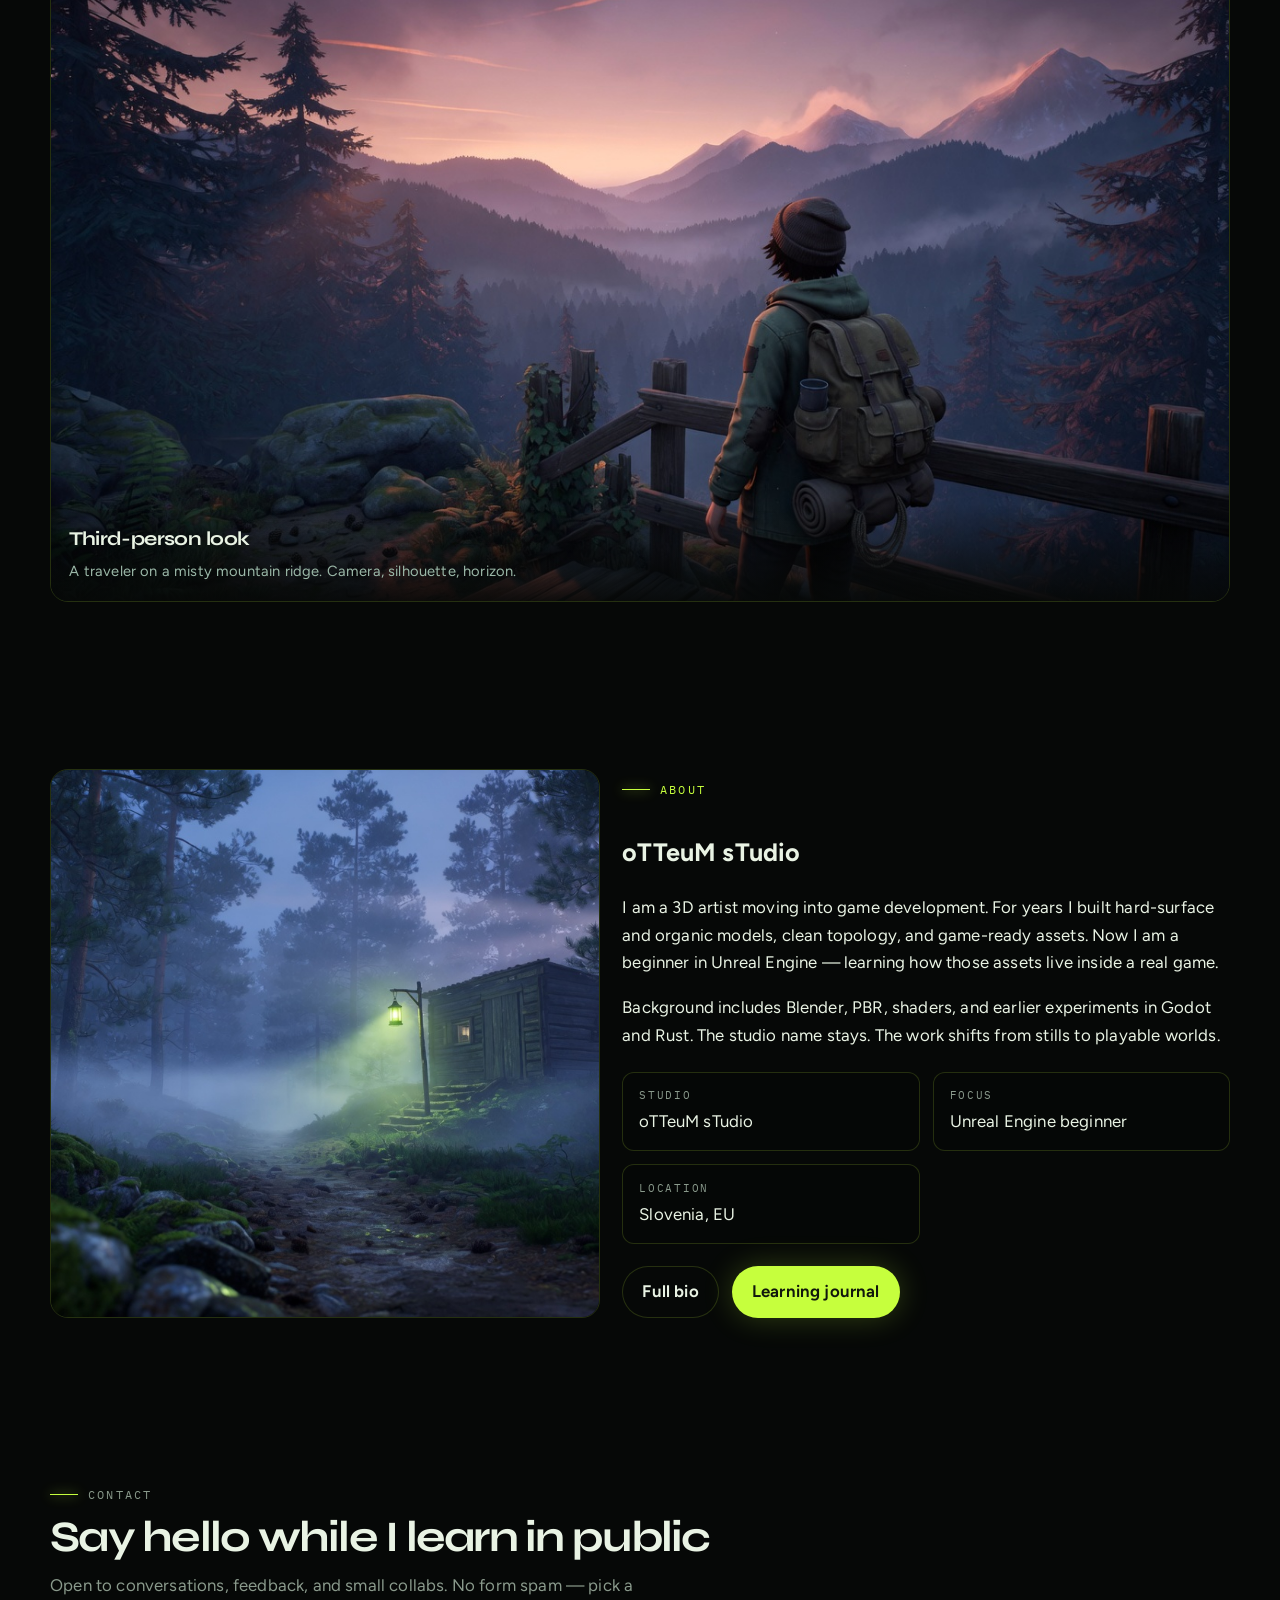
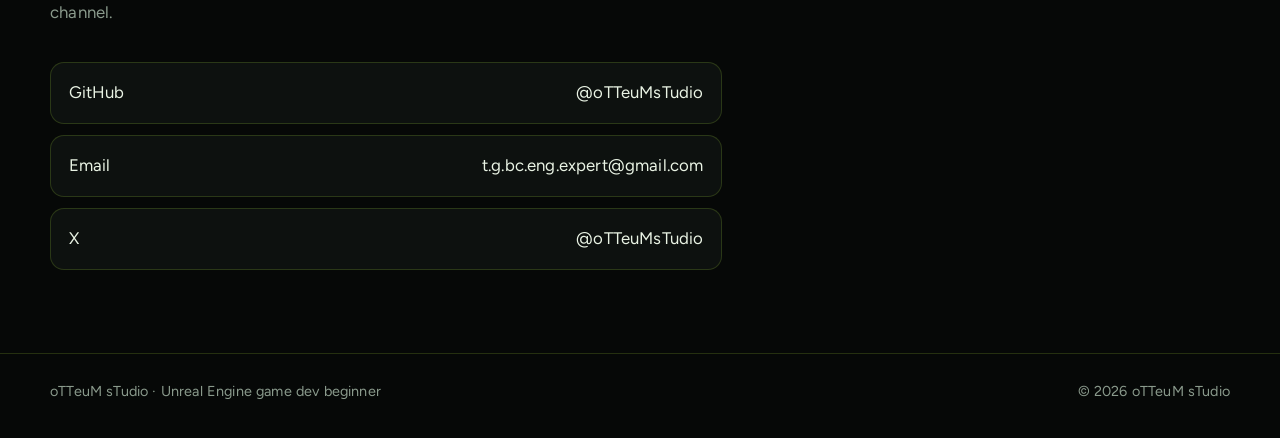
==== commit 38f2178d: "Add Fyrox-style custom engine-with-editor guide on the Rust page" ====
--- a/index.html
+++ b/index.html
@@ -509,8 +509,8 @@
               mesh topology, GPU viewport, tools, and undo I own. Not a plugin,
               and not a script on top of someone else's editor. oTTeCAD is that
               workbench, compiled to WebAssembly so it runs on this site. Above
-              the editor: game engines as systems programming — ownership, no
-              GC — and how you write one in Rust.
+              the editor: how to write a custom game engine with an editor like
+              Fyrox, in system-level Rust.
             </p>
           </div>
           <div class="path-list">
@@ -532,7 +532,7 @@
           </div>
           <div class="actions" style="margin-top: 1.6rem">
             <a class="btn btn-lime" href="rust/index.html">Open oTTeCAD</a>
-            <a class="btn btn-ghost" href="rust/index.html#engine">Write a game engine</a>
+            <a class="btn btn-ghost" href="rust/index.html#engine">Engine with an editor</a>
           </div>
         </div>
       </section>
--- a/css/style.css
+++ b/css/style.css
@@ -1176,6 +1176,35 @@
   background: #08090d;
 }
 
+.engine-preview {
+  margin: 1.5rem 0 1.8rem;
+  border: 1px solid var(--line);
+  border-radius: 16px;
+  overflow: hidden;
+  background: #0c0e14;
+  box-shadow: var(--shadow);
+}
+
+.engine-preview img {
+  width: 100%;
+  height: auto;
+  display: block;
+}
+
+.engine-preview figcaption {
+  margin: 0;
+  padding: 0.85rem 1.1rem 1rem;
+  color: var(--mist);
+  font-size: 0.92rem;
+  border-top: 1px solid var(--line);
+}
+
+.engine-preview figcaption a {
+  color: var(--lime);
+  text-decoration: underline;
+  text-underline-offset: 0.18em;
+}
+
 #engine,
 #write,
 #editor {
@@ -1184,10 +1213,11 @@
 
 .engine-guide .section-head h1 {
   margin: 0;
-  font-family: var(--font-display);
-  font-size: clamp(2.1rem, 5vw, 3.6rem);
+  max-width: 22ch;
+  font-family: var(--font-display);
+  font-size: clamp(1.85rem, 4.6vw, 3.35rem);
   letter-spacing: -0.05em;
-  line-height: 0.95;
+  line-height: 0.98;
 }
 
 .engine-guide .lede {
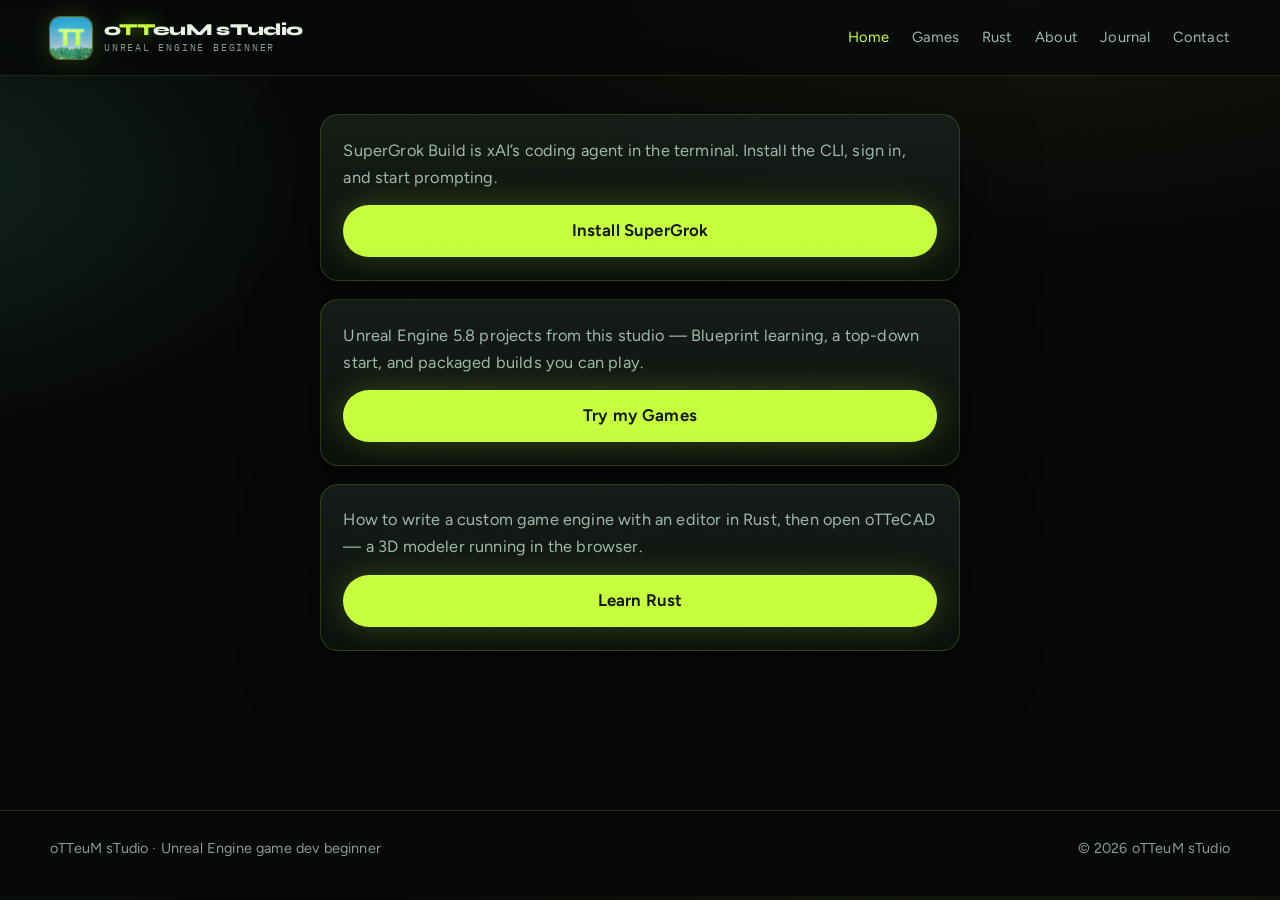
==== commit 4961bd10: "Replace the home page with three stacked CTAs Remove the SuperGrok/MCP tutorial, hero, studies, and " ====
--- a/index.html
+++ b/index.html
@@ -6,7 +6,7 @@
     <title>oTTeuM sTudio — Unreal Engine Game Dev Beginner</title>
     <meta
       name="description"
-      content="oTTeuM sTudio — Unreal Engine beginner. How to use SuperGrok Build (xAI) with Unreal Engine 5.8 MCP, then PCG world-building. You start in Edit → Plugins."
+      content="oTTeuM sTudio — install SuperGrok, try Unreal Engine games, and learn Rust."
     />
     <link rel="icon" href="images/logo.jpg" />
     <link rel="preconnect" href="https://fonts.googleapis.com" />
@@ -38,597 +38,40 @@
           <a href="rust/index.html">Rust</a>
           <a href="about.html">About</a>
           <a href="journal.html">Journal</a>
-          <a href="#contact">Contact</a>
+          <a href="https://github.com/oTTeuMsTudio" rel="noopener noreferrer">Contact</a>
         </nav>
       </div>
     </header>
 
     <main id="main">
-      <section id="supergrok" class="mcp-hero grok-hero" aria-labelledby="grok-heading">
-        <div class="mcp-hero-player">
-          <div class="yt-frame">
-            <video
-              autoplay
-              muted
-              loop
-              playsinline
-              controls
-              poster="images/grok-ue-mcp-desk.jpg"
-              title="SuperGrok Build on one monitor, Unreal Engine 5.8 on the other — spawn a cube over MCP"
-            >
-              <source src="images/grok-ue-mcp-desk.mp4" type="video/mp4" />
-            </video>
-          </div>
-        </div>
-        <div class="wrap">
-          <div class="rec-head rec-head-cta">
-            <div class="rec-head-copy">
-              <p class="kicker">SuperGrok Build · xAI agent</p>
-              <h2 id="grok-heading">How to use Grok with Unreal Engine 5.8 MCP</h2>
-              <p class="lede rec-lede">
-                SuperGrok Build is xAI’s coding agent in the terminal. Unreal
-                5.8 already ships an MCP server inside the editor. Point Grok
-                at that server and you can spawn, inspect, and light from a
-                prompt — same bridge as the Office Hours video below, this
-                time the client is Grok.
-              </p>
-            </div>
+      <section class="home-gate" aria-label="Start here">
+        <div class="wrap home-gate-inner">
+          <article class="panel home-cta">
+            <p class="lede">
+              SuperGrok Build is xAI’s coding agent in the terminal. Install the
+              CLI, sign in, and start prompting.
+            </p>
             <a
               class="btn btn-lime"
               href="https://x.ai/cli"
               rel="noopener noreferrer"
               >Install SuperGrok</a
             >
-          </div>
-          <div class="mcp-explain">
-            <p>
-              Grok is not a plugin inside Unreal. It is a local TUI you launch
-              from the project folder. The editor runs an HTTP MCP server on
-              <code>127.0.0.1:8000</code>. Grok talks to that server. Epic’s
-              client-config generator writes JSON for Claude Code, Cursor, VS
-              Code, Gemini, and Codex — <strong>not Grok</strong>. You add the
-              server yourself with <code>grok mcp add</code> or a project
-              <code>.grok/config.toml</code>.
+          </article>
+          <article class="panel home-cta">
+            <p class="lede">
+              Unreal Engine 5.8 projects from this studio — Blueprint learning,
+              a top-down start, and packaged builds you can play.
             </p>
-            <div class="grok-flow" aria-label="How SuperGrok talks to Unreal">
-              <article class="path-item">
-                <span class="status">You type</span>
-                <strong>SuperGrok Build</strong>
-                <span>Run <code>grok</code> from the folder that has your <code>.uproject</code>.</span>
-              </article>
-              <p class="grok-flow-arrow" aria-hidden="true">HTTP MCP →</p>
-              <article class="path-item">
-                <span class="status">Local server</span>
-                <strong>127.0.0.1:8000/mcp</strong>
-                <span>Unreal MCP plugin, auto-started inside the editor.</span>
-              </article>
-              <p class="grok-flow-arrow" aria-hidden="true">game thread →</p>
-              <article class="path-item">
-                <span class="status">Editor</span>
-                <strong>Unreal Engine 5.8</strong>
-                <span>Spawn, select, light, screenshot — one tool call at a time.</span>
-              </article>
-            </div>
-            <div class="rec-grid grok-steps">
-              <article class="path-item">
-                <span class="status">1 · Install Grok</span>
-                <strong>Windows PowerShell</strong>
-                <span>SuperGrok subscription, then:</span>
-                <pre class="term" tabindex="0"><code><span class="prompt">PS&gt;</span> irm https://x.ai/cli/install.ps1 | iex
-<span class="prompt">PS&gt;</span> grok --version
-<span class="prompt">PS&gt;</span> grok</code></pre>
-                <span>First launch opens grok.com to sign in. macOS / Linux: <code>curl -fsSL https://x.ai/cli/install.sh | bash</code>.</span>
-              </article>
-              <article class="path-item">
-                <span class="status">2 · Enable MCP</span>
-                <strong>Three plugins, then auto-start</strong>
-                <span>Edit → Plugins: <strong>Unreal MCP</strong>, <strong>All Toolsets</strong>, <strong>Editor Tool Set</strong>. Restart. Then Edit → Editor Preferences → Model Context Protocol → <strong>Auto Start Server</strong> (port <code>8000</code>, path <code>/mcp</code>). Output Log should show the server starting on port 8000.</span>
-              </article>
-              <article class="path-item">
-                <span class="status">3 · Point Grok at UE</span>
-                <strong>Project-scoped MCP</strong>
-                <span>From the project root:</span>
-                <pre class="term" tabindex="0"><code><span class="prompt">PS&gt;</span> grok mcp add --transport http --scope project unreal-mcp http://127.0.0.1:8000/mcp</code></pre>
-                <span>Or commit <code>.grok/config.toml</code>:</span>
-                <pre class="term" tabindex="0"><code>[mcp_servers.unreal-mcp]
-url = "http://127.0.0.1:8000/mcp"
-enabled = true
-startup_timeout_sec = 30
-tool_timeout_sec = 120</code></pre>
-              </article>
-              <article class="path-item">
-                <span class="status">4 · Every session</span>
-                <strong>Unreal first, then Grok</strong>
-                <span>Open the <code>.uproject</code>. Wait for the MCP log line. Then from that folder run <code>grok</code>. In the TUI: <code>/mcps</code> → <code>unreal-mcp [ready]</code>. After any editor restart, press <code>r</code> to re-handshake. Optional: <code>/grok-ue-mcp</code> if you cloned the starter project below.</span>
-              </article>
-            </div>
-            <h3>First prompts</h3>
-            <p>
-              Issue one ask at a time. Epic serializes tools on the game
-              thread — stacking ten spawns in one prompt can hang.
+            <a class="btn btn-lime" href="games/index.html">Try my Games</a>
+          </article>
+          <article class="panel home-cta">
+            <p class="lede">
+              How to write a custom game engine with an editor in Rust, then
+              open oTTeCAD — a 3D modeler running in the browser.
             </p>
-            <ol class="guide-steps grok-prompts">
-              <li>
-                <strong>Health.</strong> “What MCP tools do you have from
-                unreal-mcp?” then “List available Unreal toolsets.”
-              </li>
-              <li>
-                <strong>Read.</strong> “What actors are in the current level?”
-                “What do I have selected in the editor?”
-              </li>
-              <li>
-                <strong>Write.</strong> “Spawn a static mesh cube at the world
-                origin named GrokTestCube.” Then “Focus the viewport on
-                GrokTestCube.”
-              </li>
-              <li>
-                <strong>Save.</strong> Confirm the cube in Outliner and
-                viewport, then <strong>Ctrl+S</strong>. You still open the
-                editor yourself. MCP does not replace a restart.
-              </li>
-            </ol>
-            <p>
-              If a cube does not appear in about a minute, the harness or the
-              server is the problem — not the prompt. Filter Output Log by
-              <code>LogModelContextProtocol</code>, then run
-              <code>grok mcp doctor unreal-mcp</code>.
-            </p>
-            <div class="grok-shots">
-              <figure class="panel">
-                <img
-                  src="images/grok-ue-mcp-ready.jpg"
-                  alt="Grok TUI /mcps modal showing local unreal-mcp marked ready"
-                  width="1280"
-                  height="720"
-                />
-                <figcaption>
-                  SuperGrok <code>/mcps</code> — <code>unreal-mcp [ready]</code>.
-                  This is the handshake. Press <code>r</code> after an editor
-                  restart.
-                </figcaption>
-              </figure>
-              <figure class="panel">
-                <img
-                  src="images/grok-ue-mcp-cube.jpg"
-                  alt="Unreal Editor 5.8 viewport with GrokTestCube selected at the origin"
-                  width="1280"
-                  height="720"
-                />
-                <figcaption>
-                  First write test: Grok spawned <code>GrokTestCube</code> at
-                  the origin through SceneTools. Confirm in the viewport, then
-                  save.
-                </figcaption>
-              </figure>
-            </div>
-            <p class="grok-credit">
-              Screenshots from
-              <a
-                class="ext"
-                href="https://github.com/BrokenGameplayStudios/GrokUE_MCP"
-                rel="noopener noreferrer"
-                >BrokenGameplayStudios/GrokUE_MCP</a
-              >
-              — a blank UE 5.8 project already wired for Grok. Epic’s plugin
-              walkthrough is the Office Hours video below. Docs:
-              <a
-                class="ext"
-                href="https://dev.epicgames.com/documentation/unreal-engine/unreal-mcp-in-unreal-editor"
-                rel="noopener noreferrer"
-                >Unreal MCP in Unreal Editor</a
-              >.
-            </p>
-          </div>
-        </div>
-      </section>
-
-      <section id="mcp-hours" class="mcp-hero" aria-labelledby="mcp-heading">
-        <div class="mcp-hero-player">
-          <div class="yt-frame">
-            <iframe
-              src="https://www.youtube-nocookie.com/embed/k0tgmrBuIJc"
-              title="Getting Started with MCP in Unreal Engine 5.8"
-              allow="accelerometer; autoplay; clipboard-write; encrypted-media; gyroscope; picture-in-picture; web-share"
-              referrerpolicy="strict-origin-when-cross-origin"
-              allowfullscreen
-            ></iframe>
-          </div>
-        </div>
-        <div class="wrap">
-          <div class="rec-head rec-head-cta">
-            <div class="rec-head-copy">
-              <p class="kicker">Office Hours · Unreal Engine 5.8</p>
-              <h2 id="mcp-heading">Getting Started with MCP</h2>
-              <p class="lede rec-lede">
-                Epic’s August Education Office Hours: how the experimental
-                Model Context Protocol plugin lets an AI agent work inside the
-                editor the same way you do — spawn, paint, light, inspect —
-                if you turn on the right plugins first.
-              </p>
-            </div>
-            <a
-              class="btn btn-ghost"
-              href="https://www.youtube.com/watch?v=k0tgmrBuIJc"
-              rel="noopener noreferrer"
-              >Watch on YouTube</a
-            >
-          </div>
-          <div class="mcp-explain">
-            <p>
-              MCP is not a chatbot bolted onto Unreal. It is a server that
-              starts <em>inside</em> the editor. Your coding agent —
-              SuperGrok Build in the section above, Claude Code in this
-              session, or Cursor, VS Code, Gemini, or Codex — talks to that
-              server over local HTTP. The agent can then do editor work:
-              right-click, drag from the Content Browser, spawn actors, set
-              lights, make materials. 5.8 already ships the plugin. You
-              bring the agent.
-            </p>
-            <p>
-              The Unreal MCP plugin itself has no tools. It is only the
-              bridge. Tools come from toolsets. Skip those and the agent
-              can connect and still do nothing. Enable three plugins, not
-              the two the docs often mention: <strong>Unreal MCP</strong>,
-              <strong>All Toolsets</strong>, and
-              <strong>Editor Tool Set</strong>. Restart. Only after that
-              restart does Model Context Protocol show up in Editor
-              Preferences. Check <strong>Auto Start Server</strong> so you
-              are not typing a console command every launch.
-            </p>
-            <div class="rec-grid">
-              <article class="path-item">
-                <span class="status">1 · What it is</span>
-                <strong>Bridge, not magic</strong>
-                <span>Server in the editor. Agent talks to it. Experimental in 5.8 — APIs can rename, drop, or grow. Ship on 5.8 if you depend on it.</span>
-              </article>
-              <article class="path-item">
-                <span class="status">2 · Setup</span>
-                <strong>Three plugins, then config</strong>
-                <span>Enable, restart, auto-start. Console: <code>ModelContextProtocol.StartServer</code>, then <code>ModelContextProtocol.GenerateClientConfig ClaudeCode</code> (or All). Launch the agent from the project root so it finds <code>.mcp.json</code>.</span>
-              </article>
-              <article class="path-item">
-                <span class="status">3 · First prompts</span>
-                <strong>Spawn, then color</strong>
-                <span>Sam’s first live ask: spawn cubes, color, lights at 0, 0, 100. If a simple material does not appear in about a minute, the harness or the server is the problem — not the prompt.</span>
-              </article>
-              <article class="path-item">
-                <span class="status">4 · Limits</span>
-                <strong>Too many tools</strong>
-                <span>Unreal exposes so much that it can blow the model’s context. Keep toolsets lean. Output Log + verbose MCP logging. MCP Inspector lists every tool and lets you call it with no agent in the way.</span>
-              </article>
-            </div>
-            <h3>What the hour actually covers</h3>
-            <p>
-              About forty-five minutes of demo, then live Q&amp;A. Third-person
-              template, project named MCP, Blueprint defaults. After plugins
-              and auto-start, the Output Log should say the server is
-              transmitting to your LLM provider — that line is the proof it
-              started. GenerateClientConfig writes the JSON the agent needs.
-              If you are not sure which client, generate All.
-            </p>
-            <p>
-              Q&amp;A: Fortnite / UEFN is not this plugin; there is a separate
-              Python path. Context size is a known issue — Epic exposed more
-              than many models can hold. State of Unreal has the bigger
-              living-room-to-city MCP demo. Next office hours may hit
-              MetaHuman, animation, Sequencer.
-            </p>
-            <p>
-              For this studio: PCG world-building still comes first. MCP is
-              the other 5.8 door — talk to the editor instead of clicking
-              every spawn. Experimental, local-only, bring your own agent.
-            </p>
-          </div>
-        </div>
-      </section>
-
-      <section id="recommendation" class="rec-strip" aria-labelledby="rec-heading">
-        <div class="wrap">
-          <div class="rec-head rec-head-cta">
-            <div class="rec-head-copy">
-              <p class="kicker">World-building</p>
-              <h2 id="rec-heading">Practical recommendation</h2>
-              <p class="lede rec-lede">
-                Want cities, roads, huge terrain, and planets? PCG Primitives +
-                Mesh Terrain in 5.8 is the closest first-party answer, and
-                WorldBLD is the closest third-party kit system with confirmed
-                5.8 support.
-              </p>
-            </div>
-            <a class="btn btn-lime" href="games/index.html">Open Games</a>
-          </div>
-          <div class="rec-grid">
-            <article class="path-item">
-              <span class="status">Start here</span>
-              <strong>PCG + PCG Primitives</strong>
-              <span>Want generic, engine-native, reusable modules → start with PCG + PCG Primitives and the new City Sample graphs. <a href="games/index.html#pcg">Open the PCG tutorial</a>.</span>
-            </article>
-            <article class="path-item">
-              <span class="status">Cities / roads</span>
-              <strong>WorldBLD</strong>
-              <span>Want cities / roads / OSM-style worlds with kits → look at WorldBLD.</span>
-            </article>
-            <article class="path-item">
-              <span class="status">Huge terrain</span>
-              <strong>WorldScape or Mesh Terrain</strong>
-              <span>Want huge terrain / planets → WorldScape or Mesh Terrain + PCG.</span>
-            </article>
-          </div>
-          <figure class="panel video-stage rec-example">
-            <div class="yt-frame">
-              <iframe
-                src="https://www.youtube-nocookie.com/embed/zR-_DXy6vFc"
-                title="Unreal Engine 5.8 PCG City Generator Sample Project"
-                allow="accelerometer; autoplay; clipboard-write; encrypted-media; gyroscope; picture-in-picture; web-share"
-                referrerpolicy="strict-origin-when-cross-origin"
-                allowfullscreen
-                loading="lazy"
-              ></iframe>
-            </div>
-            <figcaption class="video-caption">
-              <h3>Visual example</h3>
-              <p>
-                Epic’s PCG City Generator sample in Unreal Engine 5.8 — cities
-                and roads from PCG Primitives, the first-party start in the
-                recommendation.
-              </p>
-              <div class="clip-meta">
-                <span>YouTube</span>
-                <span>11:26</span>
-                <span>UE 5.8 · PCG · City Sample</span>
-              </div>
-            </figcaption>
-          </figure>
-        </div>
-      </section>
-
-      <section class="hero">
-        <div class="hero-media" aria-hidden="true">
-          <img src="images/hero.jpg" alt="" />
-        </div>
-        <div class="wrap hero-copy">
-          <p class="kicker">First priority · Unreal Engine 5.8</p>
-          <h1>o<span class="lime">TT</span>euM<br />sTudio</h1>
-          <p class="lede">
-            PCG world-building comes first. The idea is simple: you write rules,
-            the engine fills the world, and in 5.8 you can still move pieces by
-            hand without breaking those rules. You do not start in Houdini. You
-            start in <strong>Edit → Plugins</strong>.
-          </p>
-          <div class="hero-meta">
-            <span>Unreal Engine 5.8</span>
-            <span>PCG · Primitives · Biome Core</span>
-          </div>
-          <div class="actions">
-            <a class="btn btn-lime" href="games/index.html#pcg">Open the PCG tutorial</a>
-            <a class="btn btn-ghost" href="games/index.html">Open Games</a>
-          </div>
-        </div>
-      </section>
-
-      <section id="learn">
-        <div class="wrap">
-          <div class="section-head">
-            <p class="kicker">Currently learning</p>
-            <h2>From meshes to a first playable world</h2>
-            <p>
-              Honest beginner track. I already know topology, UVs, and PBR from Blender.
-              Unreal Engine is the new language I am learning to speak.
-            </p>
-          </div>
-          <div class="path-grid">
-            <div class="path-list">
-              <article class="path-item">
-                <span class="status">First</span>
-                <strong>PCG world-building</strong>
-                <span>Write rules, the engine fills the world. Start in Edit → Plugins — not Houdini.</span>
-              </article>
-              <article class="path-item">
-                <span class="status">Now</span>
-                <strong>Unreal Engine 5 editor</strong>
-                <span>Project setup, content browser, viewport, and first maps.</span>
-              </article>
-              <article class="path-item">
-                <span class="status">Now</span>
-                <strong>Blueprints &amp; C++</strong>
-                <span>Visual scripting first, then C++ for the systems I want to own.</span>
-              </article>
-              <article class="path-item">
-                <span class="status">Now</span>
-                <strong>Level blockouts</strong>
-                <span>Graybox spaces before pretty — layout, scale, and player path.</span>
-              </article>
-              <article class="path-item">
-                <span class="status later">Next</span>
-                <strong>Materials, Lumen, Nanite</strong>
-                <span>Atmosphere, wet forest surfaces, and performance-aware lighting.</span>
-              </article>
-            </div>
-            <figure class="panel desk-card">
-              <img src="images/studio-desk.jpg" alt="Night desk with two monitors showing a 3D viewport and a node graph" />
-              <figcaption>Late sessions. Forest worlds on one screen, graphs on the other.</figcaption>
-            </figure>
-          </div>
-        </div>
-      </section>
-
-      <section id="games">
-        <div class="wrap">
-          <div class="section-head">
-            <p class="kicker">Games</p>
-            <h2>Project BPLearn has begun</h2>
-            <p>
-              Started learning Blueprints in detail. This recording explains
-              the fundamentals of coding with Blueprints in Unreal Engine 5.8.
-            </p>
-          </div>
-          <div class="feature-play">
-            <figure class="panel video-stage">
-              <video
-                controls
-                playsinline
-                preload="none"
-                poster="games/bplearn-blueprints.jpg"
-                title="Project BPLearn has begun — fundamentals of coding with Blueprints in Unreal Engine 5.8"
-              >
-                <source src="games/bplearn-blueprints.mp4" type="video/mp4" />
-              </video>
-              <figcaption class="video-caption">
-                <h3>Blueprint fundamentals</h3>
-                <p>1:19 · 5 Sep 2026 · UE 5.8 · Blueprints · BPLearn</p>
-              </figcaption>
-            </figure>
-            <div>
-              <p>
-                Recorded in the Unreal Editor on 5 September 2026: Content /
-                BPLearn, a Blueprint Class, Event BeginPlay, a Timer integer,
-                compile.
-              </p>
-              <p>
-                Not a game — an explanation of how Blueprints code. The Games
-                page also has a step-by-step on Epic’s PCG world-building
-                stack in 5.8, the top-down strategy/shooter, and First Game
-                in Unreal.
-              </p>
-              <div class="actions" style="margin-top: 1.4rem">
-                <a class="btn btn-lime" href="games/index.html#pcg">Open the PCG tutorial</a>
-                <a class="btn btn-ghost" href="games/index.html">Open Games</a>
-              </div>
-            </div>
-          </div>
-        </div>
-      </section>
-
-      <section id="rust">
-        <div class="wrap">
-          <div class="section-head">
-            <p class="kicker">Rust</p>
-            <h2>Writing my own 3D modeler</h2>
-            <p>
-              I am writing a polygonal 3D modeler in Rust system-level code —
-              mesh topology, GPU viewport, tools, and undo I own. Not a plugin,
-              and not a script on top of someone else's editor. oTTeCAD is that
-              workbench, compiled to WebAssembly so it runs on this site. Above
-              the editor: how to write a custom game engine with an editor like
-              Fyrox, in system-level Rust.
-            </p>
-          </div>
-          <div class="path-list">
-            <article class="path-item">
-              <span class="status">Now</span>
-              <strong>System-level Rust</strong>
-              <span>Native mesh data, wgpu GPU path, and tools written in Rust — not a high-level wrapper.</span>
-            </article>
-            <article class="path-item">
-              <span class="status">Live</span>
-              <strong>Object and Edit mode</strong>
-              <span>Tab to switch. 1 / 2 / 3 for vertex, edge, face. G / R / S to transform.</span>
-            </article>
-            <article class="path-item">
-              <span class="status">Live</span>
-              <strong>Same editor in the browser</strong>
-              <span>Desktop build compiled to WebAssembly. Needs WebGPU or WebGL2.</span>
-            </article>
-          </div>
-          <div class="actions" style="margin-top: 1.6rem">
-            <a class="btn btn-lime" href="rust/index.html">Open oTTeCAD</a>
-            <a class="btn btn-ghost" href="rust/index.html#engine">Engine with an editor</a>
-          </div>
-        </div>
-      </section>
-
-      <section id="studies">
-        <div class="wrap">
-          <div class="section-head">
-            <p class="kicker">First worlds</p>
-            <h2>Mood studies beside the playable</h2>
-            <p>
-              Lighting, materials, and blockouts I still use to learn Unreal Engine.
-              The top-down strategy/shooter is the new loop; these are the atmosphere notes around it.
-            </p>
-          </div>
-          <div class="studies">
-            <article class="study tall">
-              <img src="images/study-lighting.jpg" alt="Lantern light cutting through fog in a pine forest" />
-              <div class="study-copy">
-                <h3>Lighting study</h3>
-                <p>One lamp, fog, and wet bark. Mood before mechanics.</p>
-              </div>
-            </article>
-            <article class="study">
-              <img src="images/study-blockout.jpg" alt="Graybox cabin and platforms in a pine forest" />
-              <div class="study-copy">
-                <h3>Forest blockout</h3>
-                <p>Gray volumes in real pines — scale and path first.</p>
-              </div>
-            </article>
-            <article class="study">
-              <img src="images/study-materials.jpg" alt="Close-up of moss, mushrooms, pine needles, and a forest puddle" />
-              <div class="study-copy">
-                <h3>Material close-up</h3>
-                <p>Moss, needles, wet stone — PBR from a 3D art habit.</p>
-              </div>
-            </article>
-            <article class="study wide">
-              <img src="images/study-character.jpg" alt="Traveler with a backpack looking over misty mountains at dusk" />
-              <div class="study-copy">
-                <h3>Third-person look</h3>
-                <p>A traveler on a misty mountain ridge. Camera, silhouette, horizon.</p>
-              </div>
-            </article>
-          </div>
-        </div>
-      </section>
-
-      <section id="about">
-        <div class="wrap about-band">
-          <img src="images/hero.jpg" alt="Misty pine path leading to a wooden cabin under a lime lantern" />
-          <div>
-            <p class="kicker">About</p>
-            <h2>oTTeuM sTudio</h2>
-            <p>
-              I am a 3D artist moving into game development. For years I built hard-surface
-              and organic models, clean topology, and game-ready assets. Now I am a beginner
-              in Unreal Engine — learning how those assets live inside a real game.
-            </p>
-            <p>
-              Background includes Blender, PBR, shaders, and earlier experiments in Godot and
-              Rust. The studio name stays. The work shifts from stills to playable worlds.
-            </p>
-            <dl class="facts">
-              <div class="fact">
-                <dt>Studio</dt>
-                <dd>oTTeuM sTudio</dd>
-              </div>
-              <div class="fact">
-                <dt>Focus</dt>
-                <dd>Unreal Engine beginner</dd>
-              </div>
-              <div class="fact">
-                <dt>Location</dt>
-                <dd>Slovenia, EU</dd>
-              </div>
-            </dl>
-            <div class="actions" style="margin-top: 1.4rem">
-              <a class="btn btn-ghost" href="about.html">Full bio</a>
-              <a class="btn btn-lime" href="journal.html">Learning journal</a>
-            </div>
-          </div>
-        </div>
-      </section>
-
-      <section id="contact">
-        <div class="wrap">
-          <div class="section-head">
-            <p class="kicker">Contact</p>
-            <h2>Say hello while I learn in public</h2>
-            <p>Open to conversations, feedback, and small collabs. No form spam — pick a channel.</p>
-          </div>
-          <div class="contact-links">
-            <a href="https://github.com/oTTeuMsTudio" rel="noopener noreferrer">GitHub <span>@oTTeuMsTudio</span></a>
-            <a href="mailto:t.g.bc.eng.expert@gmail.com">Email <span>t.g.bc.eng.expert@gmail.com</span></a>
-            <a href="https://x.com/oTTeuMsTudio" rel="noopener noreferrer">X <span>@oTTeuMsTudio</span></a>
-          </div>
+            <a class="btn btn-lime" href="rust/index.html">Learn Rust</a>
+          </article>
         </div>
       </section>
     </main>
--- a/css/style.css
+++ b/css/style.css
@@ -264,6 +264,37 @@
   font-weight: 650;
 }
 
+/* Home — three stacked CTAs */
+.home-gate {
+  min-height: calc(100vh - var(--nav-h) - 90px);
+  display: grid;
+  align-items: start;
+  padding: 2.4rem 0 3.2rem;
+}
+
+.home-gate-inner {
+  display: grid;
+  gap: 1.1rem;
+  width: min(40rem, calc(100vw - 2.4rem));
+}
+
+.home-cta {
+  display: grid;
+  gap: 0.9rem;
+  justify-items: stretch;
+  padding: 1.35rem 1.4rem 1.45rem;
+}
+
+.home-cta .lede {
+  margin: 0;
+  max-width: none;
+  font-size: 1.02rem;
+}
+
+.home-cta .btn {
+  width: 100%;
+}
+
 .hero-meta {
   display: flex;
   flex-wrap: wrap;
@@ -1177,26 +1208,30 @@
 }
 
 .engine-preview {
-  margin: 1.5rem 0 1.8rem;
-  border: 1px solid var(--line);
-  border-radius: 16px;
+  width: 100%;
+  margin: 1.6rem 0 2rem;
+  border: 0;
+  border-block: 1px solid var(--line);
+  border-radius: 0;
   overflow: hidden;
   background: #0c0e14;
-  box-shadow: var(--shadow);
 }
 
 .engine-preview img {
+  display: block;
   width: 100%;
   height: auto;
-  display: block;
+  aspect-ratio: 16 / 9;
+  object-fit: cover;
+  object-position: center top;
 }
 
 .engine-preview figcaption {
-  margin: 0;
-  padding: 0.85rem 1.1rem 1rem;
+  width: min(1180px, calc(100vw - 2.4rem));
+  margin: 0 auto;
+  padding: 0.85rem 0 1rem;
   color: var(--mist);
   font-size: 0.92rem;
-  border-top: 1px solid var(--line);
 }
 
 .engine-preview figcaption a {
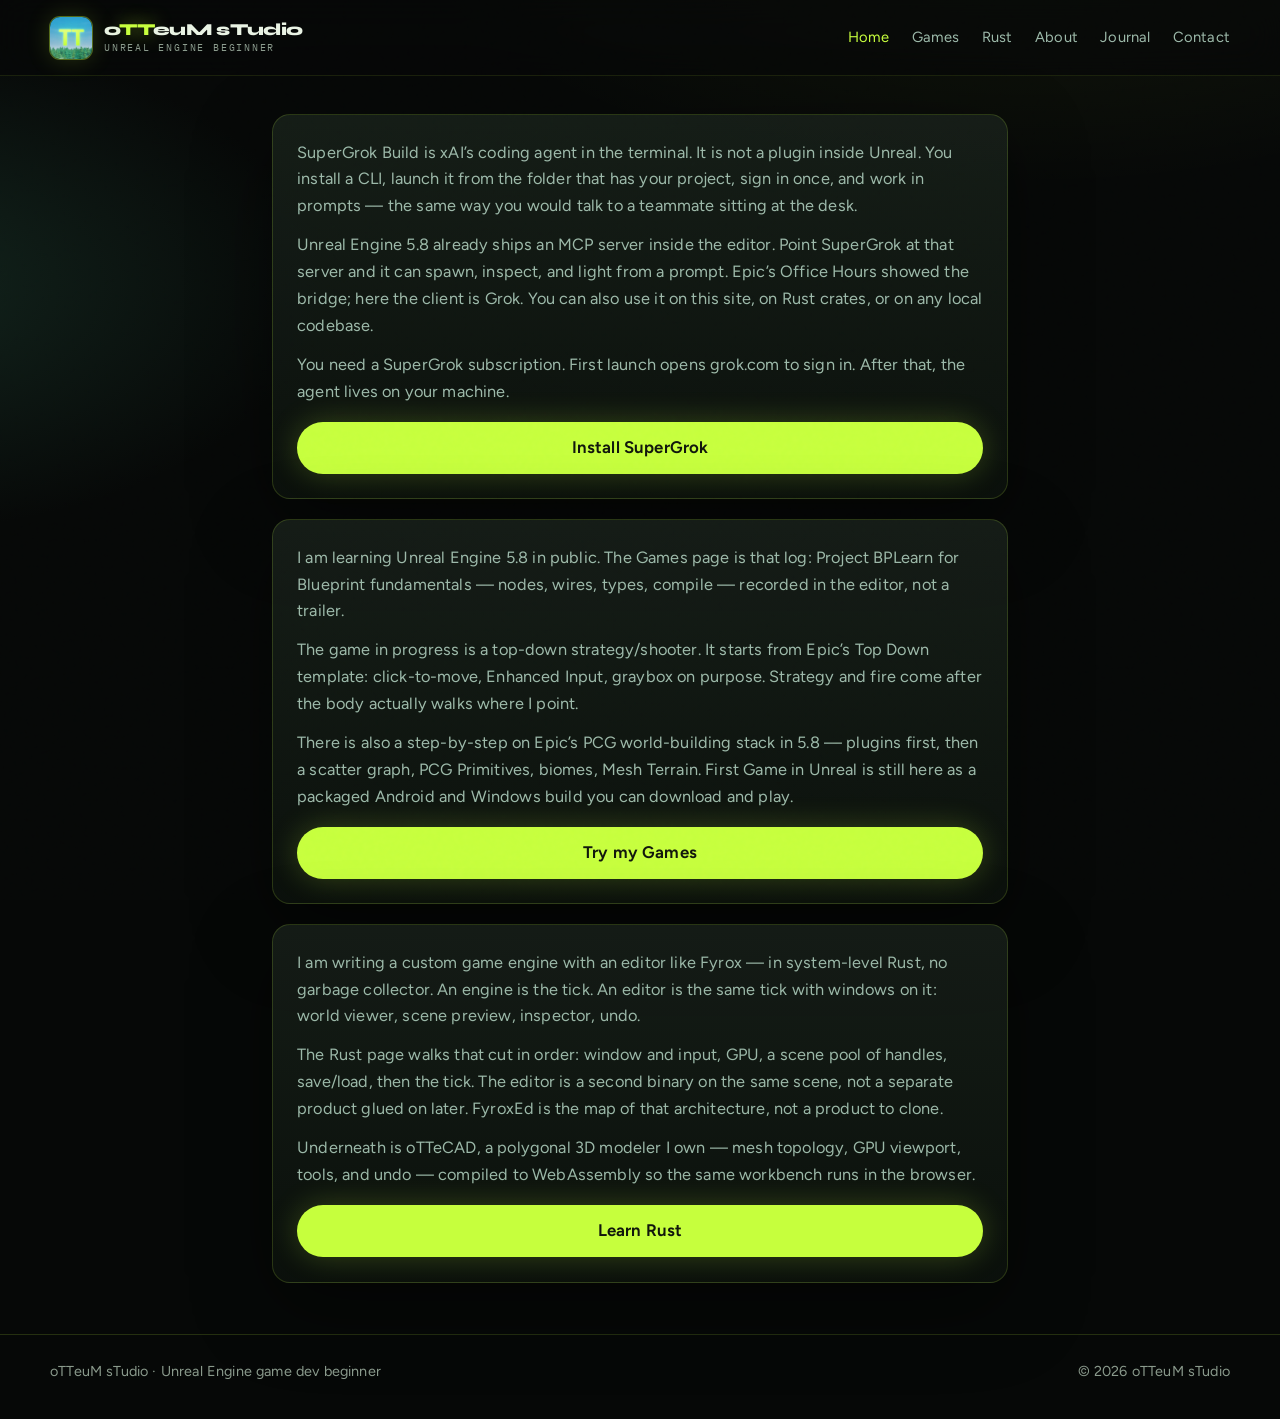
==== commit 77124574: "Lengthen the three home-page CTA explanations Put a few paragraphs of context above Install SuperGro" ====
--- a/index.html
+++ b/index.html
@@ -47,10 +47,25 @@
       <section class="home-gate" aria-label="Start here">
         <div class="wrap home-gate-inner">
           <article class="panel home-cta">
-            <p class="lede">
-              SuperGrok Build is xAI’s coding agent in the terminal. Install the
-              CLI, sign in, and start prompting.
-            </p>
+            <div class="home-cta-copy">
+              <p>
+                SuperGrok Build is xAI’s coding agent in the terminal. It is not
+                a plugin inside Unreal. You install a CLI, launch it from the
+                folder that has your project, sign in once, and work in prompts
+                — the same way you would talk to a teammate sitting at the desk.
+              </p>
+              <p>
+                Unreal Engine 5.8 already ships an MCP server inside the editor.
+                Point SuperGrok at that server and it can spawn, inspect, and
+                light from a prompt. Epic’s Office Hours showed the bridge;
+                here the client is Grok. You can also use it on this site, on
+                Rust crates, or on any local codebase.
+              </p>
+              <p>
+                You need a SuperGrok subscription. First launch opens grok.com
+                to sign in. After that, the agent lives on your machine.
+              </p>
+            </div>
             <a
               class="btn btn-lime"
               href="https://x.ai/cli"
@@ -59,17 +74,48 @@
             >
           </article>
           <article class="panel home-cta">
-            <p class="lede">
-              Unreal Engine 5.8 projects from this studio — Blueprint learning,
-              a top-down start, and packaged builds you can play.
-            </p>
+            <div class="home-cta-copy">
+              <p>
+                I am learning Unreal Engine 5.8 in public. The Games page is
+                that log: Project BPLearn for Blueprint fundamentals — nodes,
+                wires, types, compile — recorded in the editor, not a trailer.
+              </p>
+              <p>
+                The game in progress is a top-down strategy/shooter. It starts
+                from Epic’s Top Down template: click-to-move, Enhanced Input,
+                graybox on purpose. Strategy and fire come after the body
+                actually walks where I point.
+              </p>
+              <p>
+                There is also a step-by-step on Epic’s PCG world-building stack
+                in 5.8 — plugins first, then a scatter graph, PCG Primitives,
+                biomes, Mesh Terrain. First Game in Unreal is still here as a
+                packaged Android and Windows build you can download and play.
+              </p>
+            </div>
             <a class="btn btn-lime" href="games/index.html">Try my Games</a>
           </article>
           <article class="panel home-cta">
-            <p class="lede">
-              How to write a custom game engine with an editor in Rust, then
-              open oTTeCAD — a 3D modeler running in the browser.
-            </p>
+            <div class="home-cta-copy">
+              <p>
+                I am writing a custom game engine with an editor like Fyrox —
+                in system-level Rust, no garbage collector. An engine is the
+                tick. An editor is the same tick with windows on it: world
+                viewer, scene preview, inspector, undo.
+              </p>
+              <p>
+                The Rust page walks that cut in order: window and input, GPU,
+                a scene pool of handles, save/load, then the tick. The editor
+                is a second binary on the same scene, not a separate product
+                glued on later. FyroxEd is the map of that architecture, not a
+                product to clone.
+              </p>
+              <p>
+                Underneath is oTTeCAD, a polygonal 3D modeler I own — mesh
+                topology, GPU viewport, tools, and undo — compiled to
+                WebAssembly so the same workbench runs in the browser.
+              </p>
+            </div>
             <a class="btn btn-lime" href="rust/index.html">Learn Rust</a>
           </article>
         </div>
--- a/css/style.css
+++ b/css/style.css
@@ -274,20 +274,25 @@
 
 .home-gate-inner {
   display: grid;
-  gap: 1.1rem;
-  width: min(40rem, calc(100vw - 2.4rem));
+  gap: 1.25rem;
+  width: min(46rem, calc(100vw - 2.4rem));
 }
 
 .home-cta {
   display: grid;
-  gap: 0.9rem;
+  gap: 1.05rem;
   justify-items: stretch;
-  padding: 1.35rem 1.4rem 1.45rem;
-}
-
-.home-cta .lede {
-  margin: 0;
-  max-width: none;
+  padding: 1.45rem 1.5rem 1.55rem;
+}
+
+.home-cta-copy {
+  display: grid;
+  gap: 0.75rem;
+}
+
+.home-cta-copy p {
+  margin: 0;
+  color: var(--mist);
   font-size: 1.02rem;
 }
 
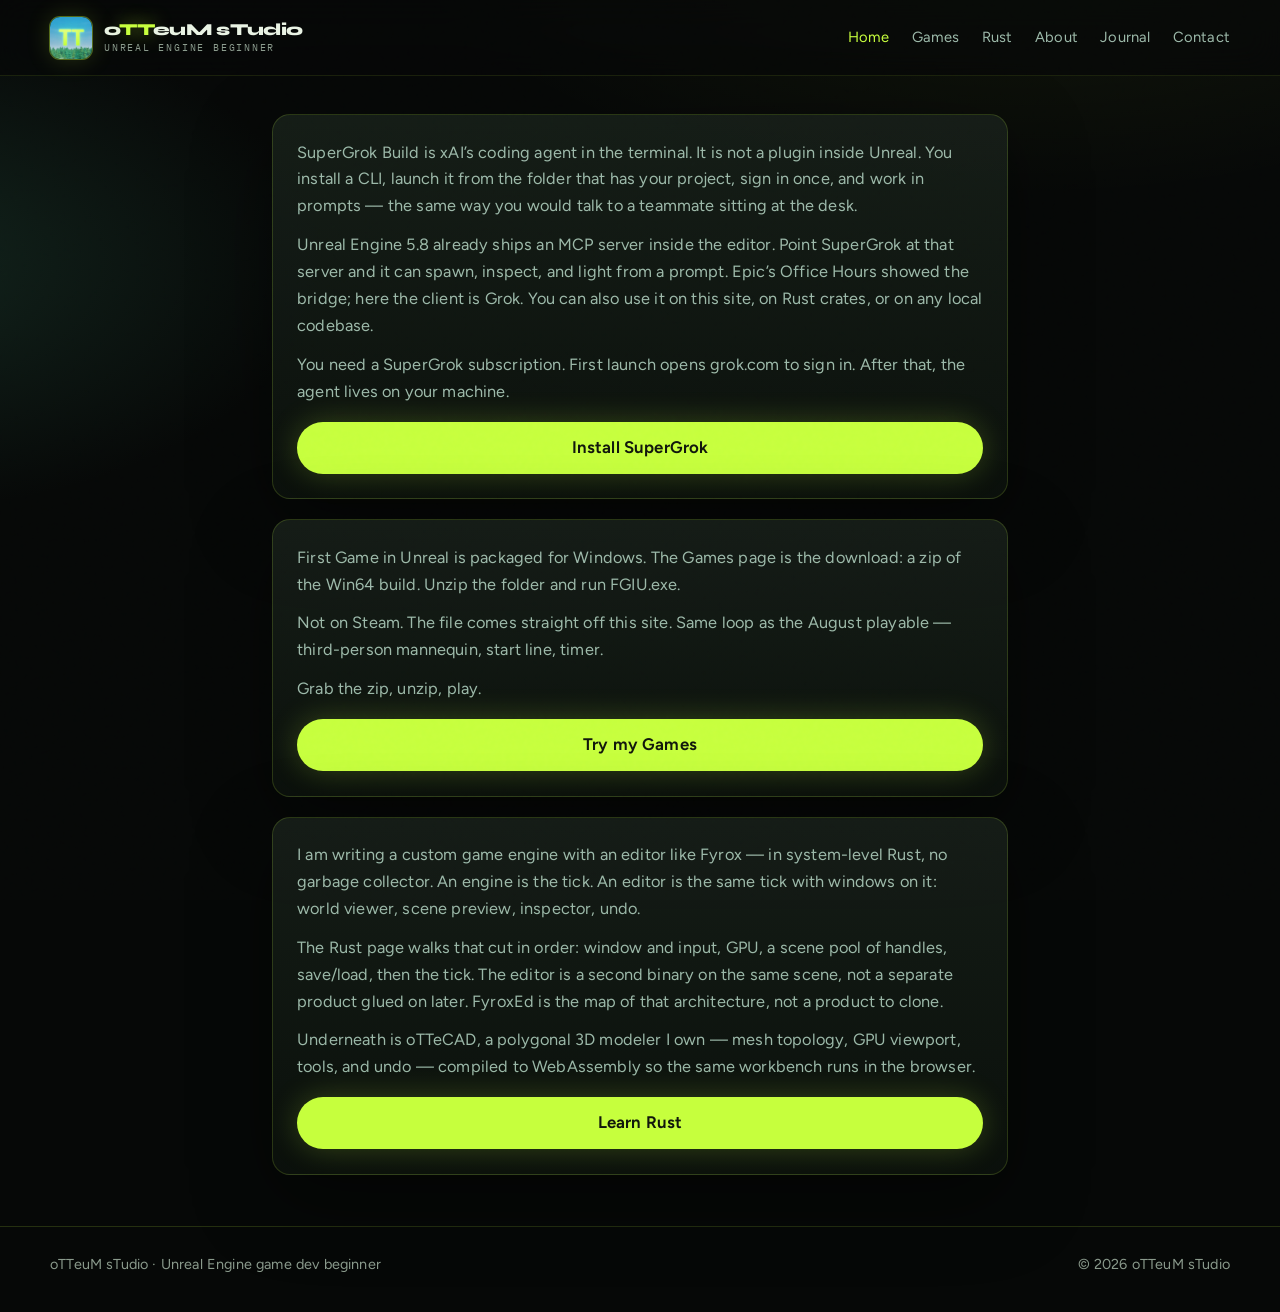
==== commit 538c7426: "Strip Games page to the Windows packaged download Remove the tutorials, recordings, and Android down" ====
--- a/index.html
+++ b/index.html
@@ -76,21 +76,17 @@
           <article class="panel home-cta">
             <div class="home-cta-copy">
               <p>
-                I am learning Unreal Engine 5.8 in public. The Games page is
-                that log: Project BPLearn for Blueprint fundamentals — nodes,
-                wires, types, compile — recorded in the editor, not a trailer.
+                First Game in Unreal is packaged for Windows. The Games page is
+                the download: a zip of the Win64 build. Unzip the folder and
+                run FGIU.exe.
               </p>
               <p>
-                The game in progress is a top-down strategy/shooter. It starts
-                from Epic’s Top Down template: click-to-move, Enhanced Input,
-                graybox on purpose. Strategy and fire come after the body
-                actually walks where I point.
+                Not on Steam. The file comes straight off this site. Same loop
+                as the August playable — third-person mannequin, start line,
+                timer.
               </p>
               <p>
-                There is also a step-by-step on Epic’s PCG world-building stack
-                in 5.8 — plugins first, then a scatter graph, PCG Primitives,
-                biomes, Mesh Terrain. First Game in Unreal is still here as a
-                packaged Android and Windows build you can download and play.
+                Grab the zip, unzip, play.
               </p>
             </div>
             <a class="btn btn-lime" href="games/index.html">Try my Games</a>
